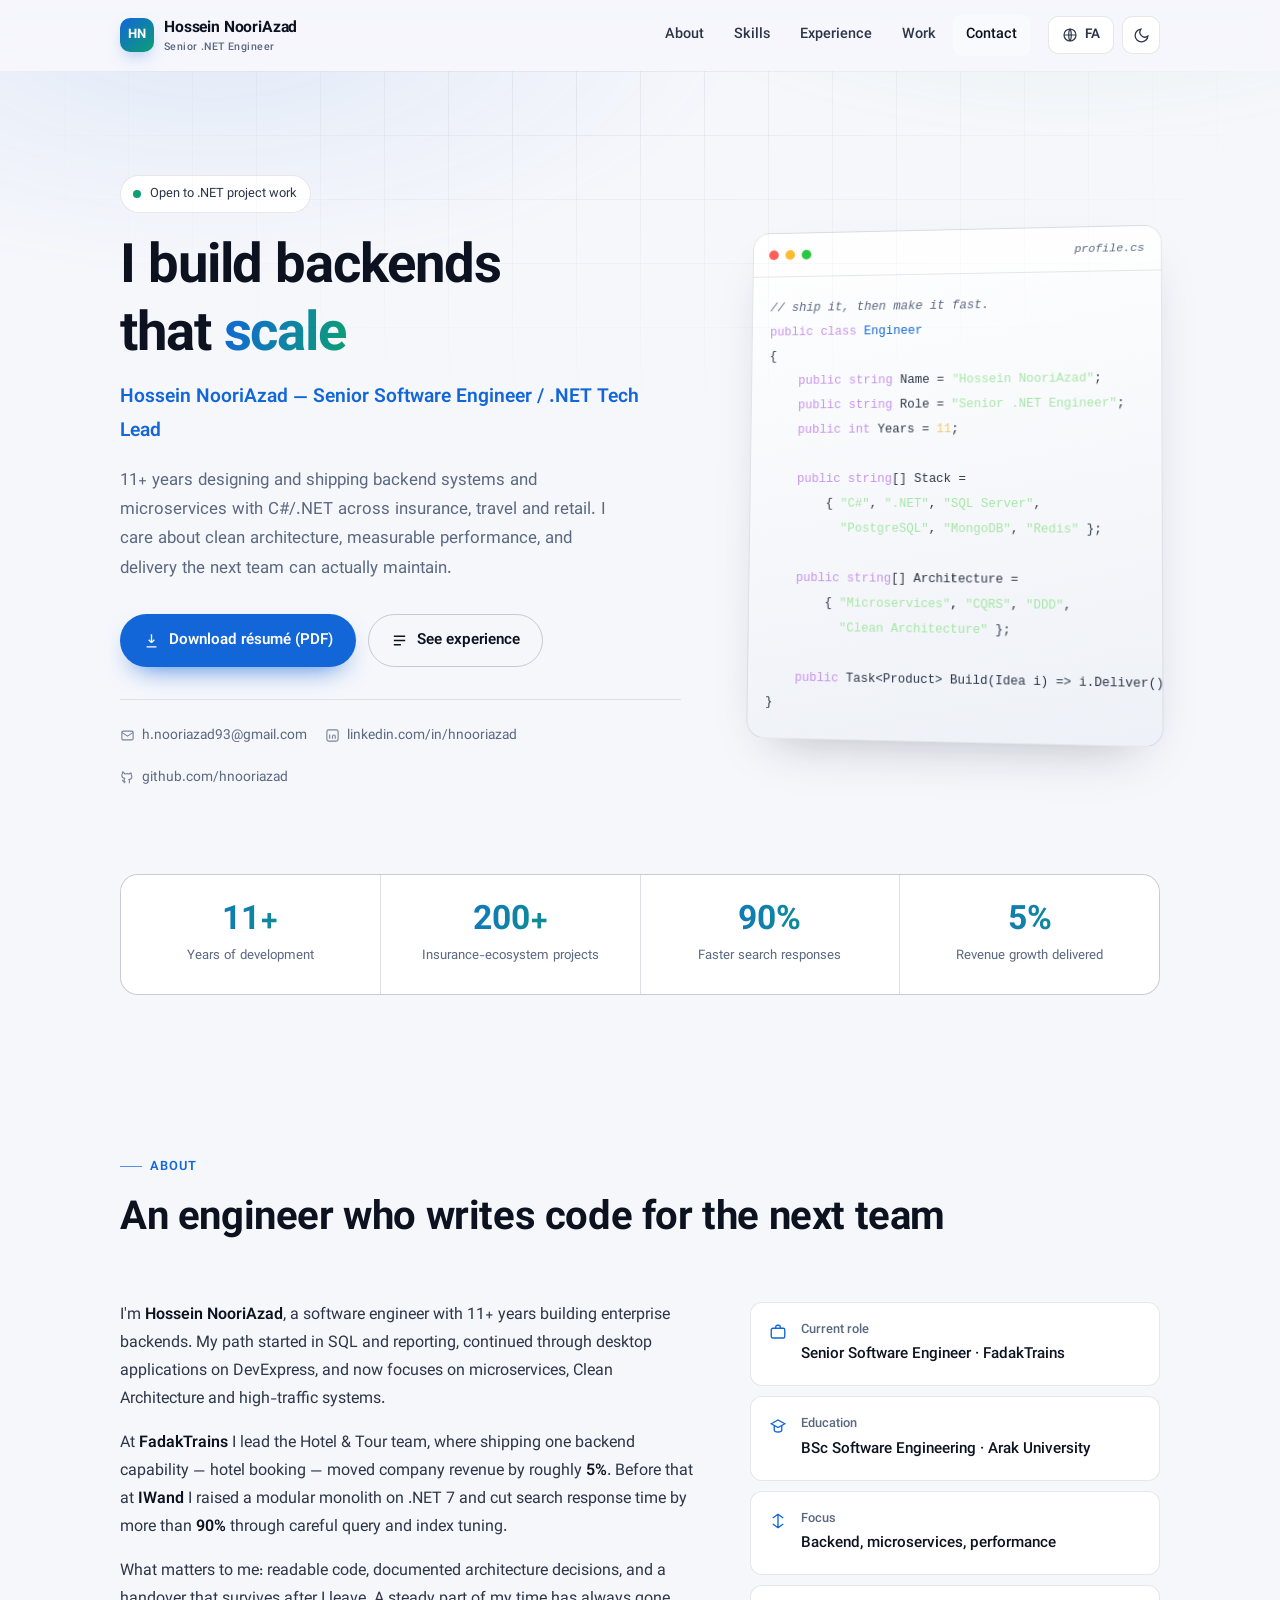
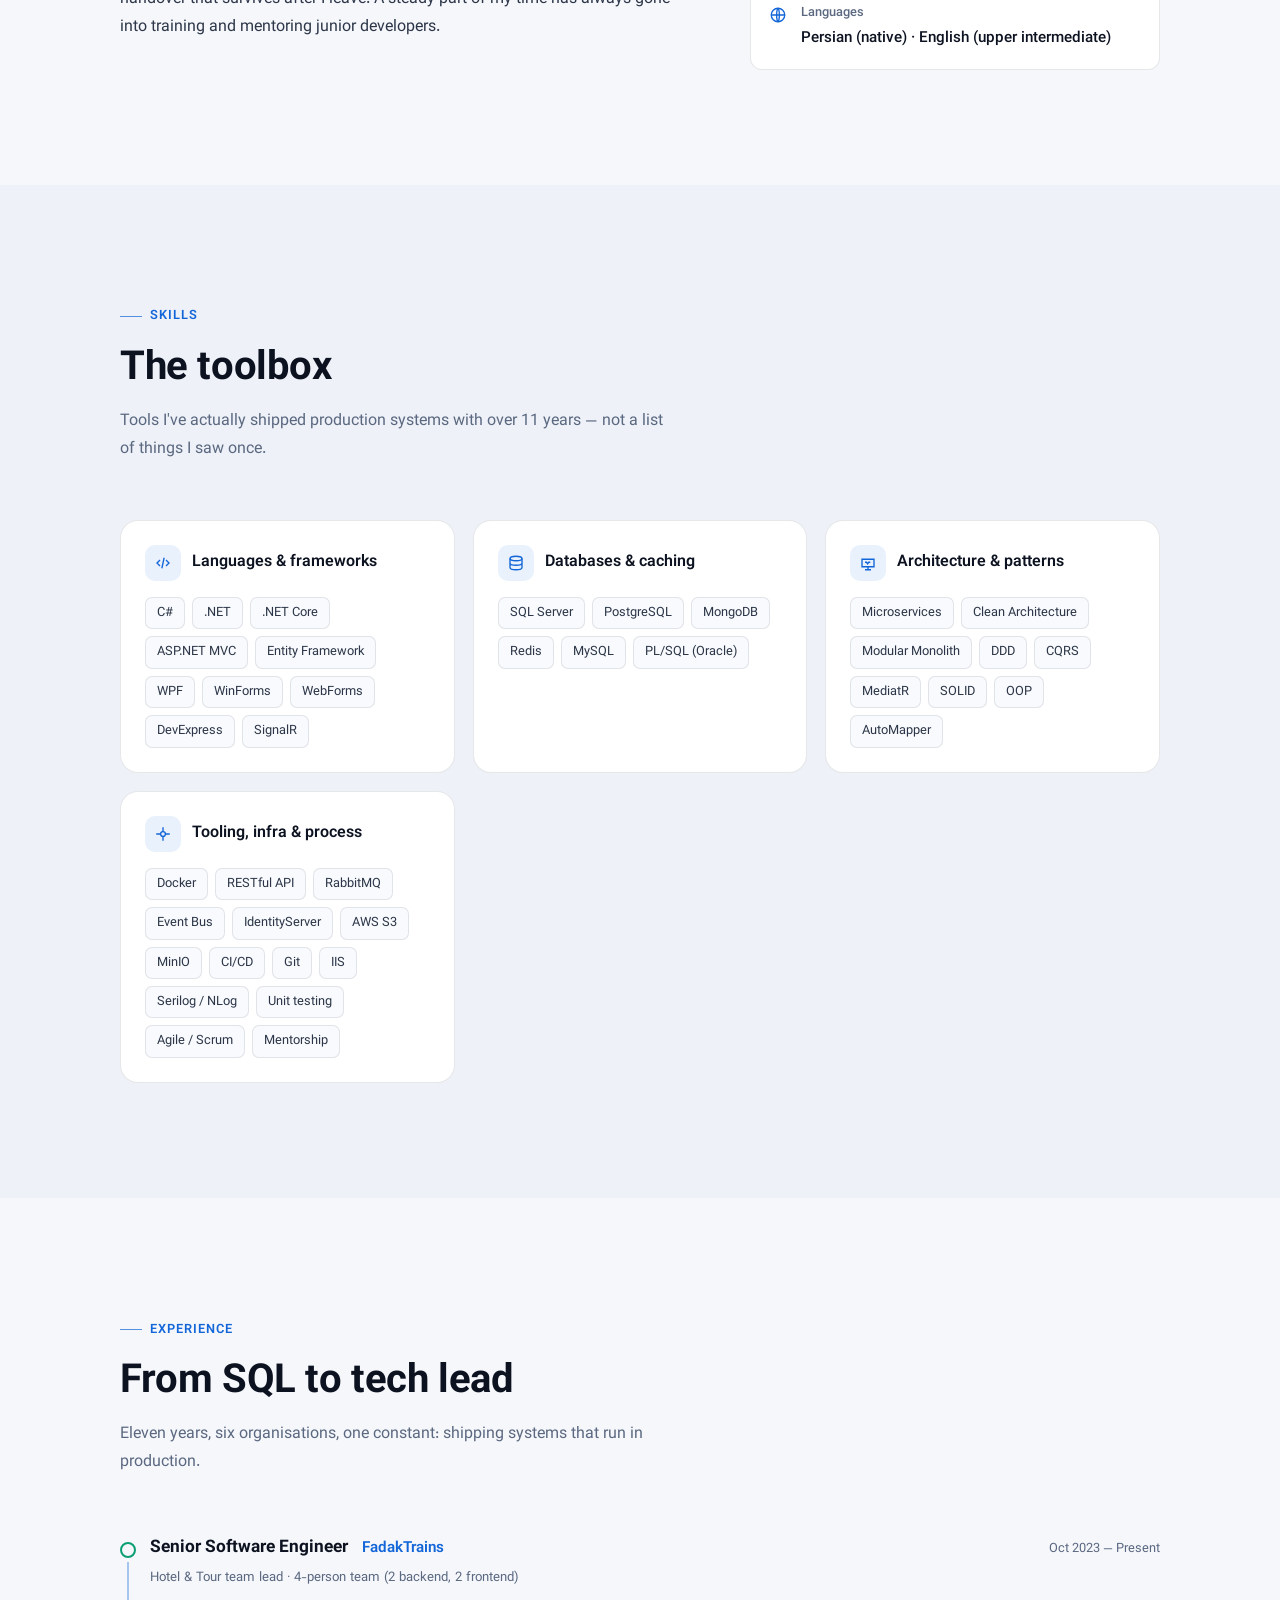
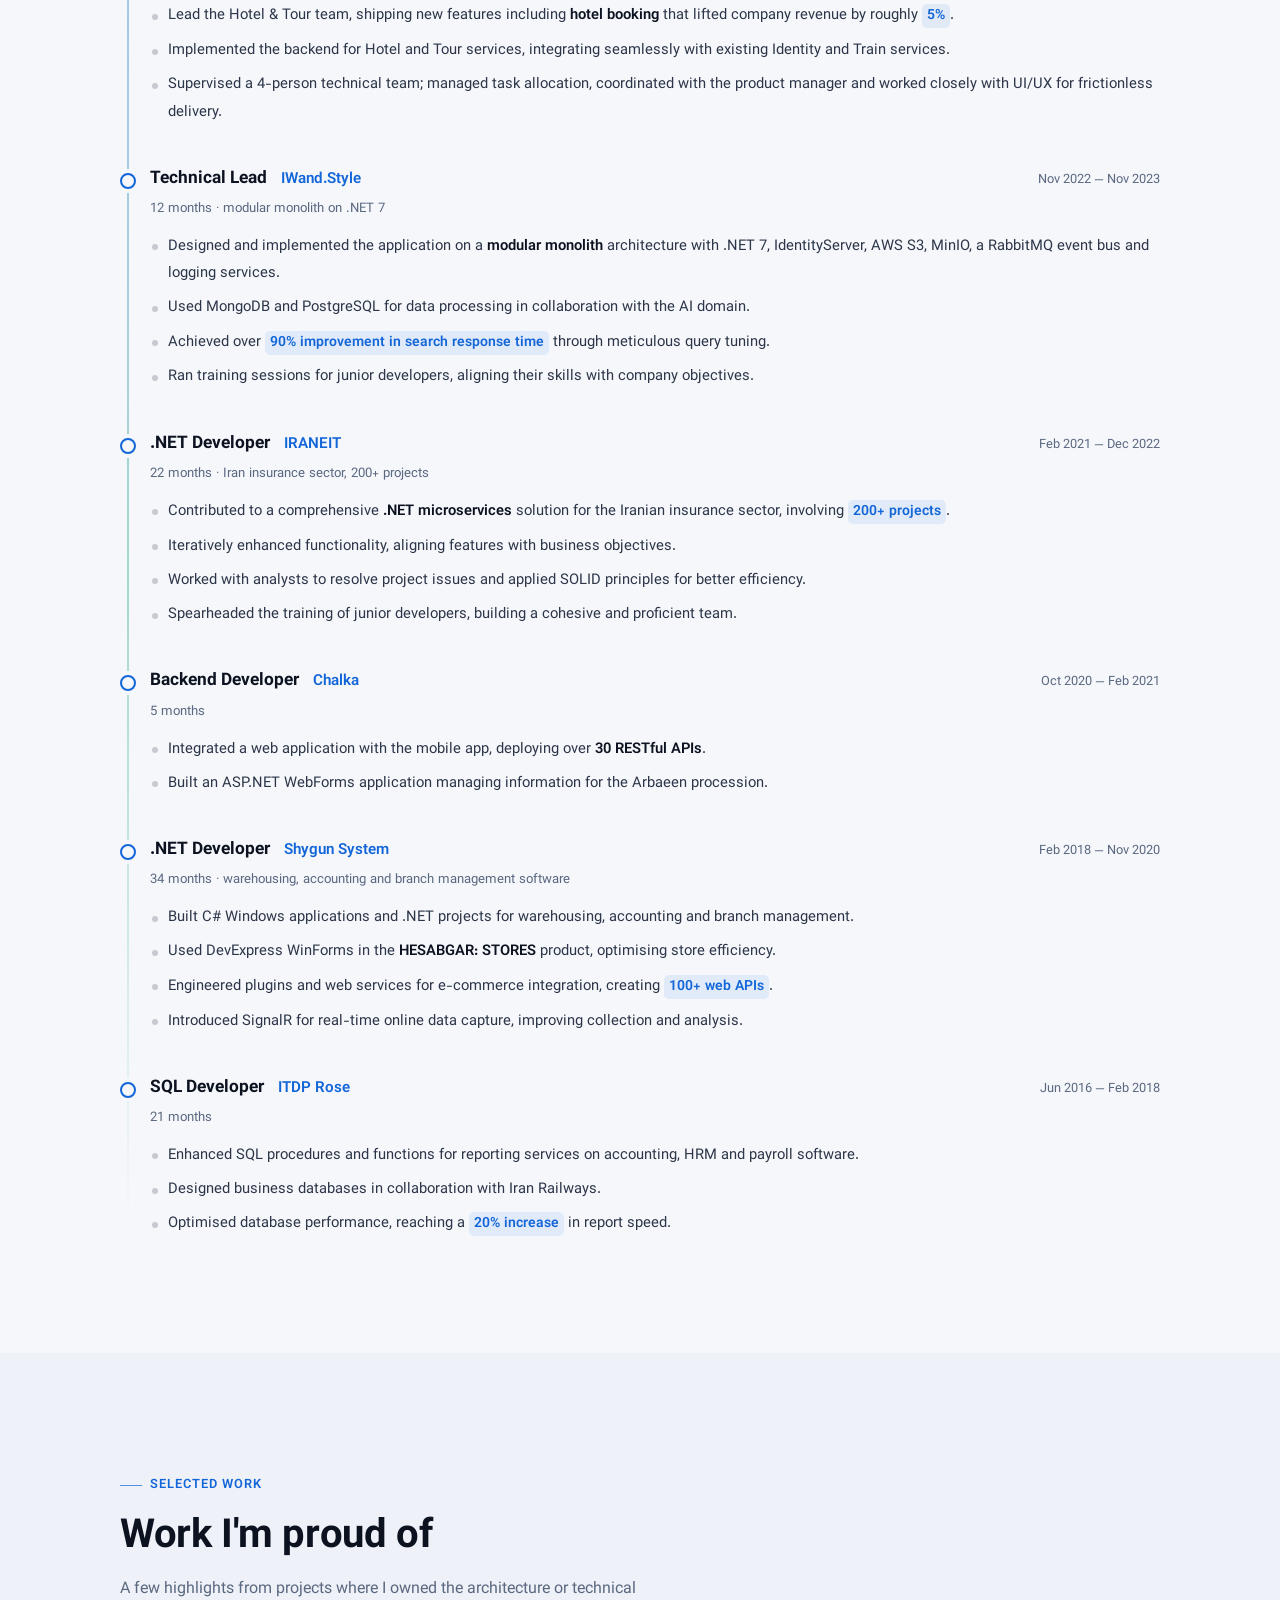
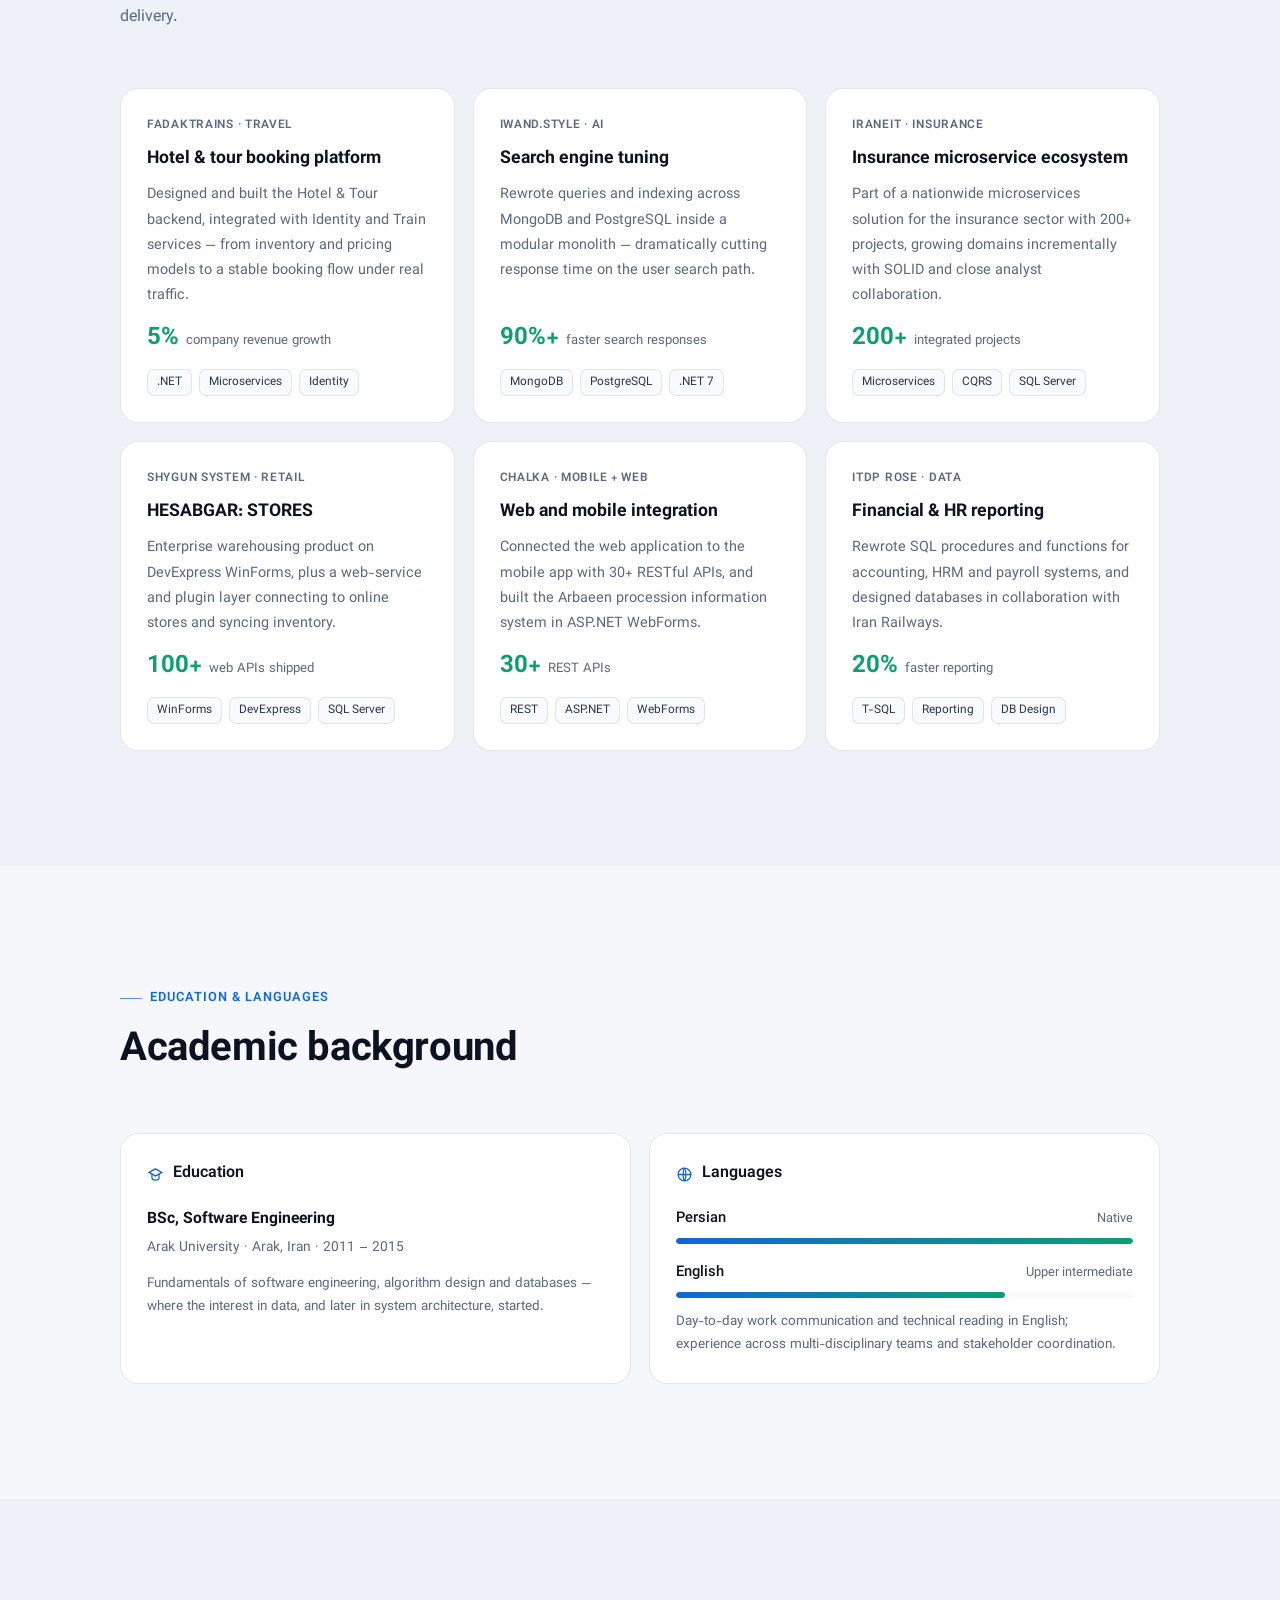
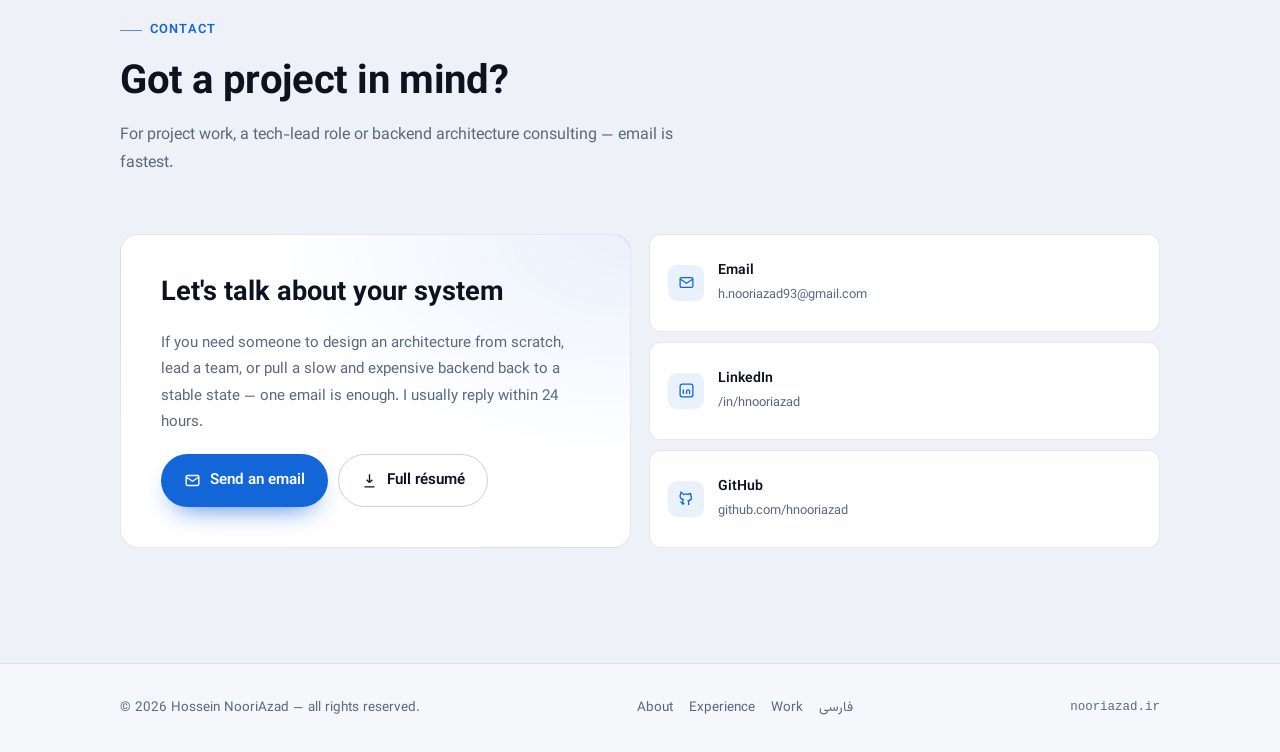
==== en/index.html @ 4d766d1a "Update data: 11+ years, 5% revenue growth, IRANEIT (was IranElT)" ====
<!DOCTYPE html>
<html lang="en" dir="ltr" data-theme="dark">
<head>
<meta charset="UTF-8">
<meta name="viewport" content="width=device-width, initial-scale=1">
<title>Hossein NooriAzad | Senior .NET Engineer &amp; Tech Lead</title>
<meta name="description" content="Portfolio of Hossein NooriAzad — senior software engineer and tech lead with 11+ years building scalable backends and microservices with C#/.NET, SQL Server, PostgreSQL, MongoDB and Redis.">
<meta name="author" content="Hossein NooriAzad">
<meta name="theme-color" content="#07090e">
<link rel="canonical" href="https://nooriazad.ir/en/">
<link rel="alternate" hreflang="fa" href="https://nooriazad.ir/">
<link rel="alternate" hreflang="en" href="https://nooriazad.ir/en/">
<link rel="alternate" hreflang="x-default" href="https://nooriazad.ir/">
<link rel="icon" href="../assets/img/favicon.svg" type="image/svg+xml">
<link rel="apple-touch-icon" href="../assets/img/favicon.svg">

<meta property="og:type" content="profile">
<meta property="og:locale" content="en_US">
<meta property="og:site_name" content="nooriazad.ir">
<meta property="og:title" content="Hossein NooriAzad | Senior .NET Engineer &amp; Tech Lead">
<meta property="og:description" content="11+ years building scalable backends and microservices with .NET. Clean architecture, real performance, dependable delivery.">
<meta property="og:url" content="https://nooriazad.ir/en/">
<meta property="og:image" content="https://nooriazad.ir/assets/img/og.png">
<meta name="twitter:card" content="summary_large_image">
<meta name="twitter:image" content="https://nooriazad.ir/assets/img/og.png">

<link rel="preload" href="../assets/fonts/Vazirmatn-Regular.woff2" as="font" type="font/woff2" crossorigin>
<link rel="preload" href="../assets/fonts/Vazirmatn-Bold.woff2" as="font" type="font/woff2" crossorigin>
<link rel="stylesheet" href="../assets/css/style.css">

<script type="application/ld+json">
{
  "@context": "https://schema.org",
  "@type": "Person",
  "name": "Hossein NooriAzad",
  "jobTitle": "Senior Software Engineer / Tech Lead",
  "url": "https://nooriazad.ir/en/",
  "email": "mailto:h.nooriazad93@gmail.com",
  "sameAs": ["https://www.linkedin.com/in/hnooriazad", "https://github.com/hnooriazad"],
  "knowsAbout": ["C#", ".NET", "ASP.NET Core", "Microservices", "SQL Server", "PostgreSQL", "MongoDB", "Redis", "RabbitMQ", "Docker", "Clean Architecture", "CQRS", "DDD"],
  "alumniOf": { "@type": "CollegeOrUniversity", "name": "Arak University" }
}
</script>
</head>
<body>

<header class="header" id="top">
  <div class="container header__inner">
    <a class="brand" href="#top" aria-label="Hossein NooriAzad — home">
      <span class="brand__mark">HN</span>
      <span class="brand__text">Hossein NooriAzad<small>Senior .NET Engineer</small></span>
    </a>

    <nav class="nav" aria-label="Main navigation">
      <a href="#about">About</a>
      <a href="#skills">Skills</a>
      <a href="#experience">Experience</a>
      <a href="#work">Work</a>
      <a href="#contact">Contact</a>
    </nav>

    <div class="header__actions">
      <a class="lang-btn" href="../" hreflang="fa" lang="fa" title="نسخهٔ فارسی">
        <svg viewBox="0 0 24 24" width="16" height="16" fill="none" stroke="currentColor" stroke-width="1.8"><circle cx="12" cy="12" r="9"/><path d="M3 12h18M12 3c2.5 2.7 2.5 15.3 0 18M12 3c-2.5 2.7-2.5 15.3 0 18"/></svg>
        <span>FA</span>
      </a>
      <button class="icon-btn" id="themeToggle" type="button" aria-label="Toggle theme" title="Light / dark">
        <svg viewBox="0 0 24 24" width="17" height="17" fill="none" stroke="currentColor" stroke-width="1.8"><path d="M21 12.8A9 9 0 1 1 11.2 3a7 7 0 0 0 9.8 9.8Z"/></svg>
      </button>
      <button class="icon-btn menu-btn" id="menuBtn" type="button" aria-label="Menu" aria-expanded="false">
        <svg viewBox="0 0 24 24" width="18" height="18" fill="none" stroke="currentColor" stroke-width="2"><path d="M4 7h16M4 12h16M4 17h16"/></svg>
      </button>
    </div>
  </div>
</header>

<div class="drawer" id="drawer" role="dialog" aria-modal="true" aria-label="Mobile menu">
  <div class="drawer__scrim" data-close></div>
  <div class="drawer__panel">
    <button class="icon-btn drawer__close" type="button" data-close aria-label="Close">
      <svg viewBox="0 0 24 24" width="17" height="17" fill="none" stroke="currentColor" stroke-width="2"><path d="M6 6l12 12M18 6 6 18"/></svg>
    </button>
    <a href="#about" data-close>About</a>
    <a href="#skills" data-close>Skills</a>
    <a href="#experience" data-close>Experience</a>
    <a href="#work" data-close>Work</a>
    <a href="#contact" data-close>Contact</a>
    <a href="../" hreflang="fa" lang="fa">فارسی</a>
  </div>
</div>

<section class="hero">
  <div class="container hero__grid">
    <div>
      <span class="badge-live"><span class="dot-live"></span> Open to .NET project work</span>
      <h1>I build backends<br>that <span class="grad">scale</span></h1>
      <p class="hero__role">Hossein NooriAzad — Senior Software Engineer / .NET Tech Lead</p>
      <p class="hero__lead">
        11+ years designing and shipping backend systems and microservices with C#/.NET across
        insurance, travel and retail. I care about clean architecture, measurable performance,
        and delivery the next team can actually maintain.
      </p>
      <div class="hero__cta">
        <a class="btn btn--primary" href="../assets/Hossein-NooriAzad-Resume.pdf" download>
          <svg viewBox="0 0 24 24" fill="none" stroke="currentColor" stroke-width="1.9"><path d="M12 3v12m0 0 4-4m-4 4-4-4M5 21h14"/></svg>
          Download résumé (PDF)
        </a>
        <a class="btn btn--ghost" href="#experience">
          <svg viewBox="0 0 24 24" fill="none" stroke="currentColor" stroke-width="1.9"><path d="M4 6h16M4 12h16M4 18h10"/></svg>
          See experience
        </a>
      </div>
      <div class="hero__meta">
        <a href="mailto:h.nooriazad93@gmail.com">
          <svg viewBox="0 0 24 24" fill="none" stroke="currentColor" stroke-width="1.8"><rect x="3" y="5" width="18" height="14" rx="2"/><path d="m3 7 9 6 9-6"/></svg>
          h.nooriazad93@gmail.com
        </a>
        <a href="https://www.linkedin.com/in/hnooriazad" target="_blank" rel="noopener">
          <svg viewBox="0 0 24 24" fill="none" stroke="currentColor" stroke-width="1.8"><rect x="3" y="3" width="18" height="18" rx="3"/><path d="M7.5 10.5V17M7.5 7.6v.1M12 17v-3.6a2.2 2.2 0 0 1 4.4 0V17"/></svg>
          linkedin.com/in/hnooriazad
        </a>
        <a href="https://github.com/hnooriazad" target="_blank" rel="noopener">
          <svg viewBox="0 0 24 24" fill="none" stroke="currentColor" stroke-width="1.8"><path d="M9 19c-4 1.2-4-2.2-5.5-2.8M15 21v-3.6c0-1 .1-1.4-.5-2 2.3-.3 4.5-1.1 4.5-5a3.9 3.9 0 0 0-1.1-2.7 3.6 3.6 0 0 0-.1-2.7s-1.1-.3-3.6 1.3a12.4 12.4 0 0 0-6.5 0C5.2 2.7 4.1 3 4.1 3a3.6 3.6 0 0 0-.1 2.7A3.9 3.9 0 0 0 2.9 8.4c0 3.8 2.1 4.6 4.4 4.9-.5.6-.6 1.3-.5 2V21"/></svg>
          github.com/hnooriazad
        </a>
      </div>
    </div>

    <div class="codecard" aria-hidden="true">
      <div class="codecard__bar"><span></span><span></span><span></span><em class="codecard__name">profile.cs</em></div>
<pre><span class="c">// ship it, then make it fast.</span>
<span class="k">public class</span> <span class="p">Engineer</span>
{
    <span class="k">public string</span> Name = <span class="s">"Hossein NooriAzad"</span>;
    <span class="k">public string</span> Role = <span class="s">"Senior .NET Engineer"</span>;
    <span class="k">public int</span> Years = <span class="n">11</span>;

    <span class="k">public string</span>[] Stack =
        { <span class="s">"C#"</span>, <span class="s">".NET"</span>, <span class="s">"SQL Server"</span>,
          <span class="s">"PostgreSQL"</span>, <span class="s">"MongoDB"</span>, <span class="s">"Redis"</span> };

    <span class="k">public string</span>[] Architecture =
        { <span class="s">"Microservices"</span>, <span class="s">"CQRS"</span>, <span class="s">"DDD"</span>,
          <span class="s">"Clean Architecture"</span> };

    <span class="k">public</span> Task&lt;Product&gt; Build(Idea i) =&gt; i.Deliver();
}</pre>
    </div>
  </div>
</section>

<div class="container" style="padding-bottom: clamp(20px,4vw,40px)">
  <div class="stats reveal">
    <div class="stat"><div class="stat__num">11+</div><div class="stat__label">Years of development</div></div>
    <div class="stat"><div class="stat__num">200+</div><div class="stat__label">Insurance-ecosystem projects</div></div>
    <div class="stat"><div class="stat__num">90%</div><div class="stat__label">Faster search responses</div></div>
    <div class="stat"><div class="stat__num">5%</div><div class="stat__label">Revenue growth delivered</div></div>
  </div>
</div>

<section class="section" id="about">
  <div class="container">
    <div class="head reveal">
      <span class="eyebrow">About</span>
      <h2 class="section-title">An engineer who writes code for the next team</h2>
    </div>

    <div class="about">
      <div class="reveal">
        <p>
          I'm <strong>Hossein NooriAzad</strong>, a software engineer with 11+ years building
          enterprise backends. My path started in SQL and reporting, continued through desktop
          applications on DevExpress, and now focuses on microservices, Clean Architecture and
          high-traffic systems.
        </p>
        <p>
          At <strong>FadakTrains</strong> I lead the Hotel &amp; Tour team, where shipping one
          backend capability — hotel booking — moved company revenue by roughly
          <strong>5%</strong>. Before that at <strong>IWand</strong> I raised a modular monolith
          on .NET 7 and cut search response time by more than <strong>90%</strong> through careful
          query and index tuning.
        </p>
        <p>
          What matters to me: readable code, documented architecture decisions, and a handover
          that survives after I leave. A steady part of my time has always gone into training and
          mentoring junior developers.
        </p>
      </div>

      <div class="factlist reveal">
        <div class="fact">
          <svg viewBox="0 0 24 24" fill="none" stroke="currentColor" stroke-width="1.8"><rect x="3" y="7" width="18" height="13" rx="2"/><path d="M9 7V5a2 2 0 0 1 2-2h2a2 2 0 0 1 2 2v2"/></svg>
          <div><b>Current role</b><span>Senior Software Engineer · FadakTrains</span></div>
        </div>
        <div class="fact">
          <svg viewBox="0 0 24 24" fill="none" stroke="currentColor" stroke-width="1.8"><path d="M3 9l9-5 9 5-9 5-9-5Z"/><path d="M7 11.5V17c0 1.5 2.2 3 5 3s5-1.5 5-3v-5.5"/></svg>
          <div><b>Education</b><span>BSc Software Engineering · Arak University</span></div>
        </div>
        <div class="fact">
          <svg viewBox="0 0 24 24" fill="none" stroke="currentColor" stroke-width="1.8"><path d="M12 3v18M5 8l7-5 7 5M5 16l7 5 7-5"/></svg>
          <div><b>Focus</b><span>Backend, microservices, performance</span></div>
        </div>
        <div class="fact">
          <svg viewBox="0 0 24 24" fill="none" stroke="currentColor" stroke-width="1.8"><circle cx="12" cy="12" r="9"/><path d="M3 12h18M12 3c2.4 2.6 2.4 15.4 0 18M12 3c-2.4 2.6-2.4 15.4 0 18"/></svg>
          <div><b>Languages</b><span>Persian (native) · English (upper intermediate)</span></div>
        </div>
      </div>
    </div>
  </div>
</section>

<section class="section section--alt" id="skills">
  <div class="container">
    <div class="head reveal">
      <span class="eyebrow">Skills</span>
      <h2 class="section-title">The toolbox</h2>
      <p class="section-sub">Tools I've actually shipped production systems with over 11 years — not a list of things I saw once.</p>
    </div>

    <div class="skills">
      <article class="skillcard reveal">
        <div class="skillcard__head">
          <span class="skillcard__icon"><svg viewBox="0 0 24 24" fill="none" stroke="currentColor" stroke-width="1.8"><path d="m8 8-4 4 4 4M16 8l4 4-4 4M13.5 5l-3 14"/></svg></span>
          <h3>Languages &amp; frameworks</h3>
        </div>
        <div class="pills">
          <span class="pill">C#</span><span class="pill">.NET</span><span class="pill">.NET Core</span>
          <span class="pill">ASP.NET MVC</span><span class="pill">Entity Framework</span>
          <span class="pill">WPF</span><span class="pill">WinForms</span><span class="pill">WebForms</span>
          <span class="pill">DevExpress</span><span class="pill">SignalR</span>
        </div>
      </article>

      <article class="skillcard reveal">
        <div class="skillcard__head">
          <span class="skillcard__icon"><svg viewBox="0 0 24 24" fill="none" stroke="currentColor" stroke-width="1.8"><ellipse cx="12" cy="6" rx="8" ry="3"/><path d="M4 6v6c0 1.7 3.6 3 8 3s8-1.3 8-3V6M4 12v6c0 1.7 3.6 3 8 3s8-1.3 8-3v-6"/></svg></span>
          <h3>Databases &amp; caching</h3>
        </div>
        <div class="pills">
          <span class="pill">SQL Server</span><span class="pill">PostgreSQL</span><span class="pill">MongoDB</span>
          <span class="pill">Redis</span><span class="pill">MySQL</span><span class="pill">PL/SQL (Oracle)</span>
        </div>
      </article>

      <article class="skillcard reveal">
        <div class="skillcard__head">
          <span class="skillcard__icon"><svg viewBox="0 0 24 24" fill="none" stroke="currentColor" stroke-width="1.8"><path d="M4 7h16v10H4z"/><path d="M8 21h8M12 17v4"/><path d="M8 11h2l1.5 2L13 11h2"/></svg></span>
          <h3>Architecture &amp; patterns</h3>
        </div>
        <div class="pills">
          <span class="pill">Microservices</span><span class="pill">Clean Architecture</span>
          <span class="pill">Modular Monolith</span><span class="pill">DDD</span>
          <span class="pill">CQRS</span><span class="pill">MediatR</span>
          <span class="pill">SOLID</span><span class="pill">OOP</span><span class="pill">AutoMapper</span>
        </div>
      </article>

      <article class="skillcard reveal">
        <div class="skillcard__head">
          <span class="skillcard__icon"><svg viewBox="0 0 24 24" fill="none" stroke="currentColor" stroke-width="1.8"><path d="M12 3v6m0 6v6M3 12h6m6 0h6"/><circle cx="12" cy="12" r="3.2"/></svg></span>
          <h3>Tooling, infra &amp; process</h3>
        </div>
        <div class="pills">
          <span class="pill">Docker</span><span class="pill">RESTful API</span><span class="pill">RabbitMQ</span>
          <span class="pill">Event Bus</span><span class="pill">IdentityServer</span>
          <span class="pill">AWS S3</span><span class="pill">MinIO</span><span class="pill">CI/CD</span>
          <span class="pill">Git</span><span class="pill">IIS</span><span class="pill">Serilog / NLog</span>
          <span class="pill">Unit testing</span><span class="pill">Agile / Scrum</span><span class="pill">Mentorship</span>
        </div>
      </article>
    </div>
  </div>
</section>

<section class="section" id="experience">
  <div class="container">
    <div class="head reveal">
      <span class="eyebrow">Experience</span>
      <h2 class="section-title">From SQL to tech lead</h2>
      <p class="section-sub">Eleven years, six organisations, one constant: shipping systems that run in production.</p>
    </div>

    <div class="timeline">
      <article class="job reveal">
        <div class="job__top">
          <h3 class="job__role">Senior Software Engineer</h3>
          <a class="job__company" href="https://fadaktrains.com" target="_blank" rel="noopener">FadakTrains</a>
          <span class="job__when">Oct 2023 — Present</span>
        </div>
        <div class="job__where">Hotel &amp; Tour team lead · 4-person team (2 backend, 2 frontend)</div>
        <ul>
          <li>Lead the Hotel &amp; Tour team, shipping new features including <b>hotel booking</b> that lifted company revenue by roughly <mark>5%</mark>.</li>
          <li>Implemented the backend for Hotel and Tour services, integrating seamlessly with existing Identity and Train services.</li>
          <li>Supervised a 4-person technical team; managed task allocation, coordinated with the product manager and worked closely with UI/UX for frictionless delivery.</li>
        </ul>
      </article>

      <article class="job reveal">
        <div class="job__top">
          <h3 class="job__role">Technical Lead</h3>
          <span class="job__company">IWand.Style</span>
          <span class="job__when">Nov 2022 — Nov 2023</span>
        </div>
        <div class="job__where">12 months · modular monolith on .NET 7</div>
        <ul>
          <li>Designed and implemented the application on a <b>modular monolith</b> architecture with .NET 7, IdentityServer, AWS S3, MinIO, a RabbitMQ event bus and logging services.</li>
          <li>Used MongoDB and PostgreSQL for data processing in collaboration with the AI domain.</li>
          <li>Achieved over <mark>90% improvement in search response time</mark> through meticulous query tuning.</li>
          <li>Ran training sessions for junior developers, aligning their skills with company objectives.</li>
        </ul>
      </article>

      <article class="job reveal">
        <div class="job__top">
          <h3 class="job__role">.NET Developer</h3>
          <span class="job__company">IRANEIT</span>
          <span class="job__when">Feb 2021 — Dec 2022</span>
        </div>
        <div class="job__where">22 months · Iran insurance sector, 200+ projects</div>
        <ul>
          <li>Contributed to a comprehensive <b>.NET microservices</b> solution for the Iranian insurance sector, involving <mark>200+ projects</mark>.</li>
          <li>Iteratively enhanced functionality, aligning features with business objectives.</li>
          <li>Worked with analysts to resolve project issues and applied SOLID principles for better efficiency.</li>
          <li>Spearheaded the training of junior developers, building a cohesive and proficient team.</li>
        </ul>
      </article>

      <article class="job reveal">
        <div class="job__top">
          <h3 class="job__role">Backend Developer</h3>
          <span class="job__company">Chalka</span>
          <span class="job__when">Oct 2020 — Feb 2021</span>
        </div>
        <div class="job__where">5 months</div>
        <ul>
          <li>Integrated a web application with the mobile app, deploying over <b>30 RESTful APIs</b>.</li>
          <li>Built an ASP.NET WebForms application managing information for the Arbaeen procession.</li>
        </ul>
      </article>

      <article class="job reveal">
        <div class="job__top">
          <h3 class="job__role">.NET Developer</h3>
          <span class="job__company">Shygun System</span>
          <span class="job__when">Feb 2018 — Nov 2020</span>
        </div>
        <div class="job__where">34 months · warehousing, accounting and branch management software</div>
        <ul>
          <li>Built C# Windows applications and .NET projects for warehousing, accounting and branch management.</li>
          <li>Used DevExpress WinForms in the <b>HESABGAR: STORES</b> product, optimising store efficiency.</li>
          <li>Engineered plugins and web services for e-commerce integration, creating <mark>100+ web APIs</mark>.</li>
          <li>Introduced SignalR for real-time online data capture, improving collection and analysis.</li>
        </ul>
      </article>

      <article class="job reveal">
        <div class="job__top">
          <h3 class="job__role">SQL Developer</h3>
          <span class="job__company">ITDP Rose</span>
          <span class="job__when">Jun 2016 — Feb 2018</span>
        </div>
        <div class="job__where">21 months</div>
        <ul>
          <li>Enhanced SQL procedures and functions for reporting services on accounting, HRM and payroll software.</li>
          <li>Designed business databases in collaboration with Iran Railways.</li>
          <li>Optimised database performance, reaching a <mark>20% increase</mark> in report speed.</li>
        </ul>
      </article>
    </div>
  </div>
</section>

<section class="section section--alt" id="work">
  <div class="container">
    <div class="head reveal">
      <span class="eyebrow">Selected work</span>
      <h2 class="section-title">Work I'm proud of</h2>
      <p class="section-sub">A few highlights from projects where I owned the architecture or technical delivery.</p>
    </div>

    <div class="projects">
      <article class="project reveal">
        <div class="project__kicker">FadakTrains · Travel</div>
        <h3>Hotel &amp; tour booking platform</h3>
        <p>Designed and built the Hotel &amp; Tour backend, integrated with Identity and Train services — from inventory and pricing models to a stable booking flow under real traffic.</p>
        <div class="project__metric"><b>5%</b><span>company revenue growth</span></div>
        <div class="pills"><span class="pill">.NET</span><span class="pill">Microservices</span><span class="pill">Identity</span></div>
      </article>

      <article class="project reveal">
        <div class="project__kicker">IWand.Style · AI</div>
        <h3>Search engine tuning</h3>
        <p>Rewrote queries and indexing across MongoDB and PostgreSQL inside a modular monolith — dramatically cutting response time on the user search path.</p>
        <div class="project__metric"><b>90%+</b><span>faster search responses</span></div>
        <div class="pills"><span class="pill">MongoDB</span><span class="pill">PostgreSQL</span><span class="pill">.NET 7</span></div>
      </article>

      <article class="project reveal">
        <div class="project__kicker">IRANEIT · Insurance</div>
        <h3>Insurance microservice ecosystem</h3>
        <p>Part of a nationwide microservices solution for the insurance sector with 200+ projects, growing domains incrementally with SOLID and close analyst collaboration.</p>
        <div class="project__metric"><b>200+</b><span>integrated projects</span></div>
        <div class="pills"><span class="pill">Microservices</span><span class="pill">CQRS</span><span class="pill">SQL Server</span></div>
      </article>

      <article class="project reveal">
        <div class="project__kicker">Shygun System · Retail</div>
        <h3>HESABGAR: STORES</h3>
        <p>Enterprise warehousing product on DevExpress WinForms, plus a web-service and plugin layer connecting to online stores and syncing inventory.</p>
        <div class="project__metric"><b>100+</b><span>web APIs shipped</span></div>
        <div class="pills"><span class="pill">WinForms</span><span class="pill">DevExpress</span><span class="pill">SQL Server</span></div>
      </article>

      <article class="project reveal">
        <div class="project__kicker">Chalka · Mobile + web</div>
        <h3>Web and mobile integration</h3>
        <p>Connected the web application to the mobile app with 30+ RESTful APIs, and built the Arbaeen procession information system in ASP.NET WebForms.</p>
        <div class="project__metric"><b>30+</b><span>REST APIs</span></div>
        <div class="pills"><span class="pill">REST</span><span class="pill">ASP.NET</span><span class="pill">WebForms</span></div>
      </article>

      <article class="project reveal">
        <div class="project__kicker">ITDP Rose · Data</div>
        <h3>Financial &amp; HR reporting</h3>
        <p>Rewrote SQL procedures and functions for accounting, HRM and payroll systems, and designed databases in collaboration with Iran Railways.</p>
        <div class="project__metric"><b>20%</b><span>faster reporting</span></div>
        <div class="pills"><span class="pill">T-SQL</span><span class="pill">Reporting</span><span class="pill">DB Design</span></div>
      </article>
    </div>
  </div>
</section>

<section class="section" id="education">
  <div class="container">
    <div class="head reveal">
      <span class="eyebrow">Education &amp; languages</span>
      <h2 class="section-title">Academic background</h2>
    </div>

    <div class="split">
      <div class="panel reveal">
        <h3><svg viewBox="0 0 24 24" fill="none" stroke="currentColor" stroke-width="1.8"><path d="M3 9l9-5 9 5-9 5-9-5Z"/><path d="M7 11.5V17c0 1.5 2.2 3 5 3s5-1.5 5-3v-5.5"/></svg> Education</h3>
        <div class="edu__title">BSc, Software Engineering</div>
        <div class="edu__meta">Arak University · Arak, Iran · 2011 – 2015</div>
        <p class="edu__note">Fundamentals of software engineering, algorithm design and databases — where the interest in data, and later in system architecture, started.</p>
      </div>

      <div class="panel reveal">
        <h3><svg viewBox="0 0 24 24" fill="none" stroke="currentColor" stroke-width="1.8"><circle cx="12" cy="12" r="9"/><path d="M3 12h18M12 3c2.4 2.6 2.4 15.4 0 18M12 3c-2.4 2.6-2.4 15.4 0 18"/></svg> Languages</h3>
        <div class="lang-row">
          <div class="lang-item">
            <span>Persian</span><em>Native</em>
            <div class="bar"><i style="width:100%"></i></div>
          </div>
          <div class="lang-item">
            <span>English</span><em>Upper intermediate</em>
            <div class="bar"><i style="width:72%"></i></div>
          </div>
        </div>
        <p class="edu__note">Day-to-day work communication and technical reading in English; experience across multi-disciplinary teams and stakeholder coordination.</p>
      </div>
    </div>
  </div>
</section>

<section class="section section--alt" id="contact">
  <div class="container">
    <div class="head reveal">
      <span class="eyebrow">Contact</span>
      <h2 class="section-title">Got a project in mind?</h2>
      <p class="section-sub">For project work, a tech-lead role or backend architecture consulting — email is fastest.</p>
    </div>

    <div class="contact">
      <div class="contact__card reveal">
        <h3>Let's talk about your system</h3>
        <p>
          If you need someone to design an architecture from scratch, lead a team, or pull a slow
          and expensive backend back to a stable state — one email is enough. I usually reply
          within 24 hours.
        </p>
        <div style="display:flex;flex-wrap:wrap;gap:10px">
          <a class="btn btn--primary" href="mailto:h.nooriazad93@gmail.com?subject=Project%20collaboration">
            <svg viewBox="0 0 24 24" fill="none" stroke="currentColor" stroke-width="1.9"><rect x="3" y="5" width="18" height="14" rx="2"/><path d="m3 7 9 6 9-6"/></svg>
            Send an email
          </a>
          <a class="btn btn--ghost" href="../assets/Hossein-NooriAzad-Resume.pdf" download>
            <svg viewBox="0 0 24 24" fill="none" stroke="currentColor" stroke-width="1.9"><path d="M12 3v12m0 0 4-4m-4 4-4-4M5 21h14"/></svg>
            Full résumé
          </a>
        </div>
      </div>

      <div class="contactlinks reveal">
        <a class="clink" href="mailto:h.nooriazad93@gmail.com">
          <span class="clink__icon"><svg viewBox="0 0 24 24" fill="none" stroke="currentColor" stroke-width="1.8"><rect x="3" y="5" width="18" height="14" rx="2"/><path d="m3 7 9 6 9-6"/></svg></span>
          <span><b>Email</b><small>h.nooriazad93@gmail.com</small></span>
        </a>
        <a class="clink" href="https://www.linkedin.com/in/hnooriazad" target="_blank" rel="noopener">
          <span class="clink__icon"><svg viewBox="0 0 24 24" fill="none" stroke="currentColor" stroke-width="1.8"><rect x="3" y="3" width="18" height="18" rx="3"/><path d="M7.5 10.5V17M7.5 7.6v.1M12 17v-3.6a2.2 2.2 0 0 1 4.4 0V17"/></svg></span>
          <span><b>LinkedIn</b><small>/in/hnooriazad</small></span>
        </a>
        <a class="clink" href="https://github.com/hnooriazad" target="_blank" rel="noopener">
          <span class="clink__icon"><svg viewBox="0 0 24 24" fill="none" stroke="currentColor" stroke-width="1.8"><path d="M9 19c-4 1.2-4-2.2-5.5-2.8M15 21v-3.6c0-1 .1-1.4-.5-2 2.3-.3 4.5-1.1 4.5-5a3.9 3.9 0 0 0-1.1-2.7 3.6 3.6 0 0 0-.1-2.7s-1.1-.3-3.6 1.3a12.4 12.4 0 0 0-6.5 0C5.2 2.7 4.1 3 4.1 3a3.6 3.6 0 0 0-.1 2.7A3.9 3.9 0 0 0 2.9 8.4c0 3.8 2.1 4.6 4.4 4.9-.5.6-.6 1.3-.5 2V21"/></svg></span>
          <span><b>GitHub</b><small>github.com/hnooriazad</small></span>
        </a>
      </div>
    </div>
  </div>
</section>

<footer class="footer">
  <div class="container footer__inner">
    <div>© <span id="year">2026</span> Hossein NooriAzad — all rights reserved.</div>
    <div class="footer__links">
      <a href="#about">About</a>
      <a href="#experience">Experience</a>
      <a href="#work">Work</a>
      <a href="../" hreflang="fa" lang="fa">فارسی</a>
    </div>
    <div class="mono">nooriazad.ir</div>
  </div>
</footer>

<script src="../assets/js/main.js" defer></script>
</body>
</html>
---- assets/css/style.css ----
/* ==========================================================================
   nooriazad.ir — Hossein NooriAzad portfolio
   Author: Hermes  ·  RTL-first, bilingual (fa / en)
   ========================================================================== */

/* ---------- Fonts ---------- */
@font-face {
  font-family: 'Vazirmatn';
  src: url('../fonts/Vazirmatn-Regular.woff2') format('woff2');
  font-weight: 400; font-style: normal; font-display: swap;
}
@font-face {
  font-family: 'Vazirmatn';
  src: url('../fonts/Vazirmatn-Medium.woff2') format('woff2');
  font-weight: 500; font-style: normal; font-display: swap;
}
@font-face {
  font-family: 'Vazirmatn';
  src: url('../fonts/Vazirmatn-SemiBold.woff2') format('woff2');
  font-weight: 600; font-style: normal; font-display: swap;
}
@font-face {
  font-family: 'Vazirmatn';
  src: url('../fonts/Vazirmatn-Bold.woff2') format('woff2');
  font-weight: 700; font-style: normal; font-display: swap;
}

/* ---------- Tokens ---------- */
:root {
  --bg: #07090e;
  --bg-soft: #0b0f16;
  --card: #0f141d;
  --card-hi: #141a25;
  --border: rgba(255, 255, 255, .08);
  --border-hi: rgba(255, 255, 255, .16);
  --fg: #e9eef8;
  --fg-dim: #b9c3d4;
  --muted: #8b96ab;
  --accent: #5aa7ff;
  --accent-soft: rgba(90, 167, 255, .12);
  --accent-2: #57e2b0;
  --accent-2-soft: rgba(87, 226, 176, .12);
  --shadow: 0 24px 60px -30px rgba(0, 0, 0, .9);
  --radius: 18px;
  --radius-sm: 12px;
  --max: 1120px;
  --font: 'Vazirmatn', ui-sans-serif, system-ui, -apple-system, 'Segoe UI', Roboto, sans-serif;
  --mono: ui-monospace, 'Cascadia Code', 'SF Mono', Menlo, Consolas, monospace;
  color-scheme: dark;
}

html[data-theme='light'] {
  --bg: #f6f7fb;
  --bg-soft: #eef1f7;
  --card: #ffffff;
  --card-hi: #f8fafd;
  --border: rgba(13, 22, 40, .10);
  --border-hi: rgba(13, 22, 40, .20);
  --fg: #0c1220;
  --fg-dim: #2c3648;
  --muted: #5a6880;
  --accent: #1266d8;
  --accent-soft: rgba(18, 102, 216, .09);
  --accent-2: #0d9f74;
  --accent-2-soft: rgba(13, 159, 116, .10);
  --shadow: 0 22px 50px -28px rgba(16, 28, 51, .35);
  color-scheme: light;
}

/* ---------- Reset ---------- */
*, *::before, *::after { box-sizing: border-box; }
* { margin: 0; }

html { scroll-behavior: smooth; -webkit-text-size-adjust: 100%; }

body {
  font-family: var(--font);
  background: var(--bg);
  color: var(--fg);
  line-height: 1.75;
  font-size: 16px;
  overflow-x: hidden;
  -webkit-font-smoothing: antialiased;
}

img, svg { display: block; max-width: 100%; }
a { color: inherit; text-decoration: none; }
button { font: inherit; color: inherit; background: none; border: 0; cursor: pointer; }
ul, ol { list-style: none; padding: 0; }
::selection { background: var(--accent); color: #fff; }

:focus-visible {
  outline: 2px solid var(--accent);
  outline-offset: 3px;
  border-radius: 6px;
}

/* ---------- Layout helpers ---------- */
.container {
  width: 100%;
  max-width: var(--max);
  margin-inline: auto;
  padding-inline: clamp(20px, 5vw, 40px);
}

section[id] { scroll-margin-top: 90px; }

.section {
  padding-block: clamp(64px, 9vw, 116px);
  position: relative;
}
.section--alt { background: var(--bg-soft); }

.eyebrow {
  display: inline-flex;
  align-items: center;
  gap: 8px;
  font-size: .8rem;
  font-weight: 600;
  letter-spacing: .08em;
  color: var(--accent);
  text-transform: uppercase;
  margin-bottom: 14px;
}
.eyebrow::before {
  content: '';
  width: 22px; height: 1px;
  background: currentColor;
  opacity: .7;
}

.section-title {
  font-size: clamp(1.65rem, 3.4vw, 2.5rem);
  font-weight: 700;
  line-height: 1.35;
  letter-spacing: -.01em;
}

.section-sub {
  color: var(--muted);
  max-width: 62ch;
  margin-top: 12px;
  font-size: 1rem;
}

.head { margin-bottom: clamp(32px, 5vw, 56px); }

/* ---------- Buttons ---------- */
.btn {
  display: inline-flex;
  align-items: center;
  justify-content: center;
  gap: 9px;
  padding: 12px 22px;
  border-radius: 999px;
  font-size: .95rem;
  font-weight: 600;
  border: 1px solid transparent;
  transition: transform .18s ease, background .18s ease, border-color .18s ease, color .18s ease;
  white-space: nowrap;
}
.btn:hover { transform: translateY(-2px); }
.btn--primary {
  background: var(--accent);
  color: #fff;
  box-shadow: 0 12px 28px -14px var(--accent);
}
.btn--primary:hover { background: color-mix(in srgb, var(--accent) 88%, #fff); }
.btn--ghost {
  border-color: var(--border-hi);
  color: var(--fg);
  background: transparent;
}
.btn--ghost:hover { background: var(--card-hi); border-color: var(--accent); }
.btn svg { width: 17px; height: 17px; flex: none; }

/* ---------- Header ---------- */
.header {
  position: sticky;
  top: 0;
  z-index: 100;
  background: color-mix(in srgb, var(--bg) 78%, transparent);
  backdrop-filter: blur(14px) saturate(140%);
  -webkit-backdrop-filter: blur(14px) saturate(140%);
  border-bottom: 1px solid transparent;
  transition: border-color .25s ease, background .25s ease;
}
.header.is-stuck { border-bottom-color: var(--border); }

.header__inner {
  display: flex;
  align-items: center;
  gap: 18px;
  height: 70px;
}

.brand {
  display: inline-flex;
  align-items: center;
  gap: 10px;
  font-weight: 700;
  letter-spacing: -.01em;
  flex: none;
}
.brand__mark {
  width: 34px; height: 34px;
  border-radius: 10px;
  display: grid; place-items: center;
  font-size: .82rem;
  font-weight: 700;
  color: #fff;
  background: linear-gradient(140deg, var(--accent), var(--accent-2));
  box-shadow: 0 8px 20px -10px var(--accent);
}
.brand__text { font-size: .98rem; }
.brand__text small {
  display: block;
  font-size: .66rem;
  font-weight: 500;
  color: var(--muted);
  letter-spacing: .04em;
  line-height: 1.2;
}

.nav {
  display: flex;
  align-items: center;
  gap: 4px;
  margin-inline-start: auto;
}
.nav a {
  padding: 8px 13px;
  border-radius: 9px;
  font-size: .9rem;
  font-weight: 500;
  color: var(--fg-dim);
  transition: color .15s ease, background .15s ease;
}
.nav a:hover, .nav a.is-active { color: var(--fg); background: var(--card-hi); }

.header__actions {
  display: flex;
  align-items: center;
  gap: 8px;
  flex: none;
}

.icon-btn {
  width: 38px; height: 38px;
  display: grid; place-items: center;
  border-radius: 10px;
  border: 1px solid var(--border);
  color: var(--fg-dim);
  background: var(--card);
  transition: color .15s ease, border-color .15s ease, background .15s ease;
}
.icon-btn:hover { color: var(--fg); border-color: var(--border-hi); }

.lang-btn {
  height: 38px;
  display: inline-flex;
  align-items: center;
  gap: 7px;
  padding-inline: 13px;
  border-radius: 10px;
  border: 1px solid var(--border);
  background: var(--card);
  font-size: .84rem;
  font-weight: 600;
  color: var(--fg-dim);
  transition: color .15s ease, border-color .15s ease;
}
.lang-btn:hover { color: var(--fg); border-color: var(--accent); }

.menu-btn { display: none; }

/* Mobile drawer */
.drawer {
  position: fixed;
  inset: 0;
  z-index: 200;
  display: none;
}
.drawer.is-open { display: block; }
.drawer__scrim {
  position: absolute; inset: 0;
  background: rgba(4, 6, 10, .65);
  backdrop-filter: blur(3px);
}
.drawer__panel {
  position: absolute;
  inset-block: 0;
  inset-inline-end: 0;
  width: min(320px, 86vw);
  background: var(--bg-soft);
  border-inline-start: 1px solid var(--border);
  padding: 22px;
  display: flex;
  flex-direction: column;
  gap: 6px;
  animation: slideIn .25s ease;
}
@keyframes slideIn {
  from { transform: translateX(20px); opacity: .4; }
  to { transform: translateX(0); opacity: 1; }
}
html[dir='rtl'] .drawer__panel { animation-name: slideInRtl; }
@keyframes slideInRtl {
  from { transform: translateX(-20px); opacity: .4; }
  to { transform: translateX(0); opacity: 1; }
}
.drawer__panel a {
  padding: 13px 12px;
  border-radius: 10px;
  font-weight: 500;
  color: var(--fg-dim);
  border-bottom: 1px solid var(--border);
}
.drawer__panel a:hover { background: var(--card); color: var(--fg); }
.drawer__close { align-self: flex-end; margin-bottom: 12px; }

/* ---------- Hero ---------- */
.hero {
  position: relative;
  padding-block: clamp(56px, 9vw, 104px) clamp(48px, 7vw, 84px);
  overflow: hidden;
}
.hero::before {
  content: '';
  position: absolute;
  inset: -30% -10% auto -10%;
  height: 620px;
  background:
    radial-gradient(50% 60% at 22% 30%, var(--accent-soft), transparent 70%),
    radial-gradient(45% 55% at 78% 10%, var(--accent-2-soft), transparent 72%);
  pointer-events: none;
  filter: blur(10px);
}
.hero::after {
  content: '';
  position: absolute;
  inset: 0;
  background-image:
    linear-gradient(var(--border) 1px, transparent 1px),
    linear-gradient(90deg, var(--border) 1px, transparent 1px);
  background-size: 64px 64px;
  mask-image: radial-gradient(ellipse 70% 60% at 50% 0%, #000 10%, transparent 75%);
  -webkit-mask-image: radial-gradient(ellipse 70% 60% at 50% 0%, #000 10%, transparent 75%);
  opacity: .55;
  pointer-events: none;
}

.hero__grid {
  position: relative;
  display: grid;
  grid-template-columns: 1.15fr .85fr;
  gap: clamp(32px, 5vw, 64px);
  align-items: center;
}

.badge-live {
  display: inline-flex;
  align-items: center;
  gap: 9px;
  padding: 7px 14px 7px 12px;
  border-radius: 999px;
  border: 1px solid var(--border);
  background: var(--card);
  font-size: .8rem;
  color: var(--fg-dim);
  margin-bottom: 22px;
}
.dot-live {
  width: 8px; height: 8px;
  border-radius: 50%;
  background: var(--accent-2);
  box-shadow: 0 0 0 0 var(--accent-2);
  animation: pulse 2.2s infinite;
}
@keyframes pulse {
  0% { box-shadow: 0 0 0 0 rgba(87, 226, 176, .5); }
  70% { box-shadow: 0 0 0 9px rgba(87, 226, 176, 0); }
  100% { box-shadow: 0 0 0 0 rgba(87, 226, 176, 0); }
}

.hero h1 {
  font-size: clamp(2rem, 5.2vw, 3.4rem);
  line-height: 1.25;
  font-weight: 700;
  letter-spacing: -.02em;
}
.hero h1 .grad {
  background: linear-gradient(100deg, var(--accent), var(--accent-2));
  -webkit-background-clip: text;
  background-clip: text;
  color: transparent;
}
.hero__role {
  margin-top: 10px;
  font-size: clamp(1rem, 2vw, 1.2rem);
  font-weight: 600;
  color: var(--accent);
}
.hero__lead {
  margin-top: 18px;
  color: var(--muted);
  font-size: clamp(.95rem, 1.4vw, 1.05rem);
  max-width: 56ch;
}
.hero__cta {
  display: flex;
  flex-wrap: wrap;
  gap: 12px;
  margin-top: 30px;
}
.hero__meta {
  display: flex;
  flex-wrap: wrap;
  gap: 18px;
  margin-top: 32px;
  padding-top: 24px;
  border-top: 1px solid var(--border);
  font-size: .86rem;
  color: var(--muted);
}
.hero__meta a { display: inline-flex; align-items: center; gap: 7px; transition: color .15s; }
.hero__meta a:hover { color: var(--accent); }
.hero__meta svg { width: 15px; height: 15px; opacity: .8; }

/* Code card */
.codecard {
  border-radius: var(--radius);
  border: 1px solid var(--border);
  background: linear-gradient(170deg, var(--card), var(--bg-soft));
  box-shadow: var(--shadow);
  overflow: hidden;
  transform: perspective(1200px) rotateY(-6deg) rotateX(3deg);
  transition: transform .5s ease;
}
html[dir='rtl'] .codecard { transform: perspective(1200px) rotateY(6deg) rotateX(3deg); }
.codecard:hover { transform: perspective(1200px) rotateY(0) rotateX(0); }
.codecard__bar {
  display: flex;
  align-items: center;
  gap: 7px;
  padding: 12px 16px;
  border-bottom: 1px solid var(--border);
  background: color-mix(in srgb, var(--card) 60%, transparent);
}
.codecard__bar span { width: 10px; height: 10px; border-radius: 50%; background: var(--border-hi); }
.codecard__bar span:nth-child(1) { background: #ff5f57; }
.codecard__bar span:nth-child(2) { background: #febc2e; }
.codecard__bar span:nth-child(3) { background: #28c840; }
.codecard__name {
  margin-inline-start: auto;
  font-family: var(--mono);
  font-size: .72rem;
  color: var(--muted);
  direction: ltr;
}
.codecard pre {
  margin: 0;
  padding: 20px 18px 22px;
  max-width: 100%;
  font-family: var(--mono);
  font-size: .78rem;
  line-height: 2;
  color: var(--fg-dim);
  direction: ltr;
  text-align: left;
  overflow-x: auto;
}
.codecard .k { color: #c792ea; }
.codecard .s { color: #a5e6a5; }
.codecard .p { color: var(--accent); }
.codecard .c { color: var(--muted); font-style: italic; }
.codecard .n { color: #f8c96a; }

/* ---------- Stats ---------- */
.stats {
  display: grid;
  grid-template-columns: repeat(4, 1fr);
  gap: 1px;
  background: var(--border);
  border: 1px solid var(--border);
  border-radius: var(--radius);
  overflow: hidden;
}
.stat {
  background: var(--card);
  padding: 26px 20px;
  text-align: center;
}
.stat__num {
  font-size: clamp(1.5rem, 3vw, 2.1rem);
  font-weight: 700;
  line-height: 1.2;
  background: linear-gradient(100deg, var(--accent), var(--accent-2));
  -webkit-background-clip: text;
  background-clip: text;
  color: transparent;
}
.stat__label { font-size: .82rem; color: var(--muted); margin-top: 4px; }

/* ---------- About ---------- */
.about {
  display: grid;
  grid-template-columns: 1.4fr 1fr;
  gap: clamp(28px, 5vw, 56px);
  align-items: start;
}
.about p { color: var(--fg-dim); margin-bottom: 16px; }
.about p:last-child { margin-bottom: 0; }
.about strong { color: var(--fg); font-weight: 600; }

.factlist {
  display: grid;
  gap: 10px;
}
.fact {
  display: flex;
  gap: 14px;
  align-items: flex-start;
  padding: 16px 18px;
  border: 1px solid var(--border);
  border-radius: var(--radius-sm);
  background: var(--card);
}
.fact svg { width: 18px; height: 18px; color: var(--accent); flex: none; margin-top: 4px; }
.fact b { display: block; font-size: .8rem; color: var(--muted); font-weight: 500; }
.fact span { font-size: .95rem; font-weight: 500; }

/* ---------- Skills ---------- */
.skills {
  display: grid;
  grid-template-columns: repeat(auto-fit, minmax(min(280px, 100%), 1fr));
  gap: 18px;
}
.skillcard {
  padding: 24px;
  border: 1px solid var(--border);
  border-radius: var(--radius);
  background: var(--card);
  transition: border-color .2s ease, transform .2s ease, background .2s ease;
}
.skillcard:hover {
  border-color: var(--border-hi);
  transform: translateY(-3px);
  background: var(--card-hi);
}
.skillcard__head {
  display: flex;
  align-items: center;
  gap: 11px;
  margin-bottom: 16px;
}
.skillcard__icon {
  width: 36px; height: 36px;
  border-radius: 10px;
  display: grid; place-items: center;
  background: var(--accent-soft);
  color: var(--accent);
  flex: none;
}
.skillcard__icon svg { width: 18px; height: 18px; }
.skillcard h3 { font-size: 1rem; font-weight: 600; }

.pills { display: flex; flex-wrap: wrap; gap: 7px; }
.pill {
  font-size: .8rem;
  padding: 5px 11px;
  border-radius: 7px;
  background: var(--bg-soft);
  border: 1px solid var(--border);
  color: var(--fg-dim);
  line-height: 1.6;
}
html[data-theme='light'] .pill { background: var(--card-hi); }

/* ---------- Timeline ---------- */
.timeline {
  position: relative;
  padding-inline-start: 30px;
}
.timeline::before {
  content: '';
  position: absolute;
  inset-block: 8px;
  inset-inline-start: 7px;
  width: 2px;
  background: linear-gradient(to bottom, var(--accent), var(--accent-2), transparent);
  opacity: .35;
  border-radius: 2px;
}
.job {
  position: relative;
  padding-bottom: 38px;
}
.job:last-child { padding-bottom: 0; }
.job::before {
  content: '';
  position: absolute;
  inset-inline-start: -30px;
  top: 9px;
  width: 16px; height: 16px;
  border-radius: 50%;
  background: var(--bg);
  border: 2px solid var(--accent);
  box-shadow: 0 0 0 4px var(--bg);
}
.section--alt .job::before { background: var(--bg-soft); box-shadow: 0 0 0 4px var(--bg-soft); }
.job:first-child::before { border-color: var(--accent-2); }

.job__top {
  display: flex;
  flex-wrap: wrap;
  align-items: baseline;
  gap: 10px 14px;
  margin-bottom: 4px;
}
.job__role { font-size: 1.08rem; font-weight: 700; }
.job__company { color: var(--accent); font-weight: 600; font-size: .95rem; }
.job__company:hover { text-decoration: underline; }
.job__when {
  margin-inline-start: auto;
  font-size: .8rem;
  color: var(--muted);
  font-variant-numeric: tabular-nums;
  white-space: nowrap;
}
.job__where { font-size: .82rem; color: var(--muted); margin-bottom: 12px; }
.job ul { display: grid; gap: 7px; }
.job li {
  position: relative;
  padding-inline-start: 18px;
  font-size: .92rem;
  color: var(--fg-dim);
  line-height: 1.85;
}
.job li::before {
  content: '';
  position: absolute;
  inset-inline-start: 2px;
  top: .78em;
  width: 6px; height: 6px;
  border-radius: 50%;
  background: var(--border-hi);
}
.job li b { color: var(--fg); font-weight: 600; }
mark {
  background: var(--accent-soft);
  color: var(--accent);
  font-weight: 600;
  padding: 1px 5px;
  border-radius: 5px;
  font-size: .95em;
}

/* ---------- Projects ---------- */
.projects {
  display: grid;
  grid-template-columns: repeat(auto-fit, minmax(min(300px, 100%), 1fr));
  gap: 18px;
}
.project {
  position: relative;
  display: flex;
  flex-direction: column;
  padding: 26px;
  border: 1px solid var(--border);
  border-radius: var(--radius);
  background: var(--card);
  overflow: hidden;
  transition: transform .25s ease, border-color .25s ease;
}
.project::after {
  content: '';
  position: absolute;
  inset-inline: 0;
  top: 0;
  height: 2px;
  background: linear-gradient(90deg, var(--accent), var(--accent-2));
  opacity: 0;
  transition: opacity .25s ease;
}
.project:hover { transform: translateY(-4px); border-color: var(--border-hi); }
.project:hover::after { opacity: 1; }
.project__kicker {
  font-size: .74rem;
  font-weight: 600;
  letter-spacing: .06em;
  text-transform: uppercase;
  color: var(--muted);
  margin-bottom: 10px;
}
.project h3 { font-size: 1.1rem; font-weight: 700; line-height: 1.5; }
.project p {
  color: var(--muted);
  font-size: .9rem;
  margin-top: 10px;
  flex: 1;
}
.project__metric {
  display: inline-flex;
  align-items: baseline;
  gap: 7px;
  margin-top: 18px;
  font-size: .82rem;
  color: var(--muted);
}
.project__metric b {
  font-size: 1.5rem;
  font-weight: 700;
  color: var(--accent-2);
  line-height: 1;
}
.project .pills { margin-top: 16px; }
.project .pill { font-size: .74rem; padding: 3px 9px; }

/* ---------- Education / languages ---------- */
.split {
  display: grid;
  grid-template-columns: 1fr 1fr;
  gap: 18px;
}
.panel {
  padding: 26px;
  border: 1px solid var(--border);
  border-radius: var(--radius);
  background: var(--card);
}
.panel h3 {
  font-size: 1rem;
  font-weight: 600;
  margin-bottom: 18px;
  display: flex;
  align-items: center;
  gap: 9px;
}
.panel h3 svg { width: 17px; height: 17px; color: var(--accent); }
.edu__title { font-weight: 700; font-size: .98rem; }
.edu__meta { font-size: .86rem; color: var(--muted); margin-top: 2px; }
.edu__note { font-size: .84rem; color: var(--muted); margin-top: 12px; }

.lang-row { display: grid; gap: 16px; }
.lang-item {
  display: grid;
  grid-template-columns: 1fr auto;
  gap: 6px 12px;
  align-items: center;
}
.lang-item span { font-size: .92rem; font-weight: 500; }
.lang-item em { font-style: normal; font-size: .8rem; color: var(--muted); }
.bar {
  grid-column: 1 / -1;
  width: 100%; height: 6px;
  border-radius: 999px;
  background: var(--bg-soft);
  overflow: hidden;
}
html[data-theme='light'] .bar { background: var(--card-hi); }
.bar i { display: block; height: 100%; border-radius: 999px; background: linear-gradient(90deg, var(--accent), var(--accent-2)); }

/* ---------- Contact ---------- */
.contact {
  display: grid;
  grid-template-columns: 1fr 1fr;
  gap: 18px;
  align-items: stretch;
}
.contact__card {
  padding: clamp(26px, 4vw, 40px);
  border-radius: var(--radius);
  border: 1px solid var(--border);
  background:
    radial-gradient(120% 120% at 100% 0%, var(--accent-soft), transparent 60%),
    var(--card);
  display: flex;
  flex-direction: column;
  justify-content: center;
  gap: 18px;
}
.contact__card h3 {
  font-size: clamp(1.25rem, 2.6vw, 1.7rem);
  font-weight: 700;
  line-height: 1.4;
}
.contact__card p { color: var(--muted); font-size: .94rem; }

.contactlinks { display: grid; gap: 10px; }
.clink {
  display: flex;
  align-items: center;
  gap: 14px;
  padding: 15px 18px;
  border-radius: var(--radius-sm);
  border: 1px solid var(--border);
  background: var(--card);
  transition: border-color .18s ease, transform .18s ease, background .18s ease;
}
.clink:hover { border-color: var(--accent); transform: translateX(-3px); background: var(--card-hi); }
html[dir='ltr'] .clink:hover { transform: translateX(3px); }
.clink__icon {
  width: 36px; height: 36px;
  border-radius: 9px;
  display: grid; place-items: center;
  background: var(--accent-soft);
  color: var(--accent);
  flex: none;
}
.clink__icon svg { width: 17px; height: 17px; }
.clink b { display: block; font-size: .88rem; font-weight: 600; }
.clink small {
  display: block;
  font-size: .8rem;
  color: var(--muted);
  direction: ltr;
  text-align: start;
}
.copy-hint { font-size: .74rem; color: var(--muted); margin-inline-start: auto; opacity: 0; transition: opacity .2s; }
.clink:hover .copy-hint { opacity: 1; }

/* ---------- Footer ---------- */
.footer {
  border-top: 1px solid var(--border);
  padding-block: 32px;
  font-size: .84rem;
  color: var(--muted);
}
.footer__inner {
  display: flex;
  flex-wrap: wrap;
  align-items: center;
  justify-content: space-between;
  gap: 14px;
}
.footer__links { display: flex; gap: 16px; }
.footer__links a:hover { color: var(--accent); }
.footer .mono { font-family: var(--mono); direction: ltr; font-size: .78rem; }

/* ---------- Reveal animation ---------- */
.reveal {
  opacity: 0;
  transform: translateY(18px);
  transition: opacity .6s cubic-bezier(.22, .61, .36, 1), transform .6s cubic-bezier(.22, .61, .36, 1);
}
.reveal.is-in { opacity: 1; transform: none; }

@media (prefers-reduced-motion: reduce) {
  html { scroll-behavior: auto; }
  .reveal { opacity: 1; transform: none; transition: none; }
  * { animation-duration: .001ms !important; animation-iteration-count: 1 !important; }
  .codecard, html[dir='rtl'] .codecard { transform: none; }
}

/* ---------- Responsive ---------- */
@media (max-width: 960px) {
  .hero__grid { grid-template-columns: 1fr; }
  .codecard { transform: none !important; max-width: 520px; }
  .about { grid-template-columns: 1fr; }
  .contact { grid-template-columns: 1fr; }
  .stats { grid-template-columns: repeat(2, 1fr); }
  .nav { display: none; }
  .menu-btn { display: grid; }
  .header__actions { margin-inline-start: auto; }
}

@media (max-width: 640px) {
  body { font-size: 15.5px; }
  .header__inner { height: 62px; }
  .brand__text { display: none; }
  .lang-btn span { display: none; }
  .lang-btn { padding-inline: 11px; }
  .split { grid-template-columns: 1fr; }
  .job__when { margin-inline-start: 0; width: 100%; }
  .timeline { padding-inline-start: 24px; }
  .job::before { inset-inline-start: -24px; width: 14px; height: 14px; }
  .hero__meta { gap: 12px; font-size: .82rem; }
  .footer__inner { flex-direction: column; text-align: center; }
}

/* ---------- Print ---------- */
@media print {
  .header, .drawer, .hero__cta, .footer__links, .contact__card, .btn { display: none !important; }
  body { background: #fff; color: #000; }
  .section { padding-block: 20px; }
  .reveal { opacity: 1; transform: none; }
}
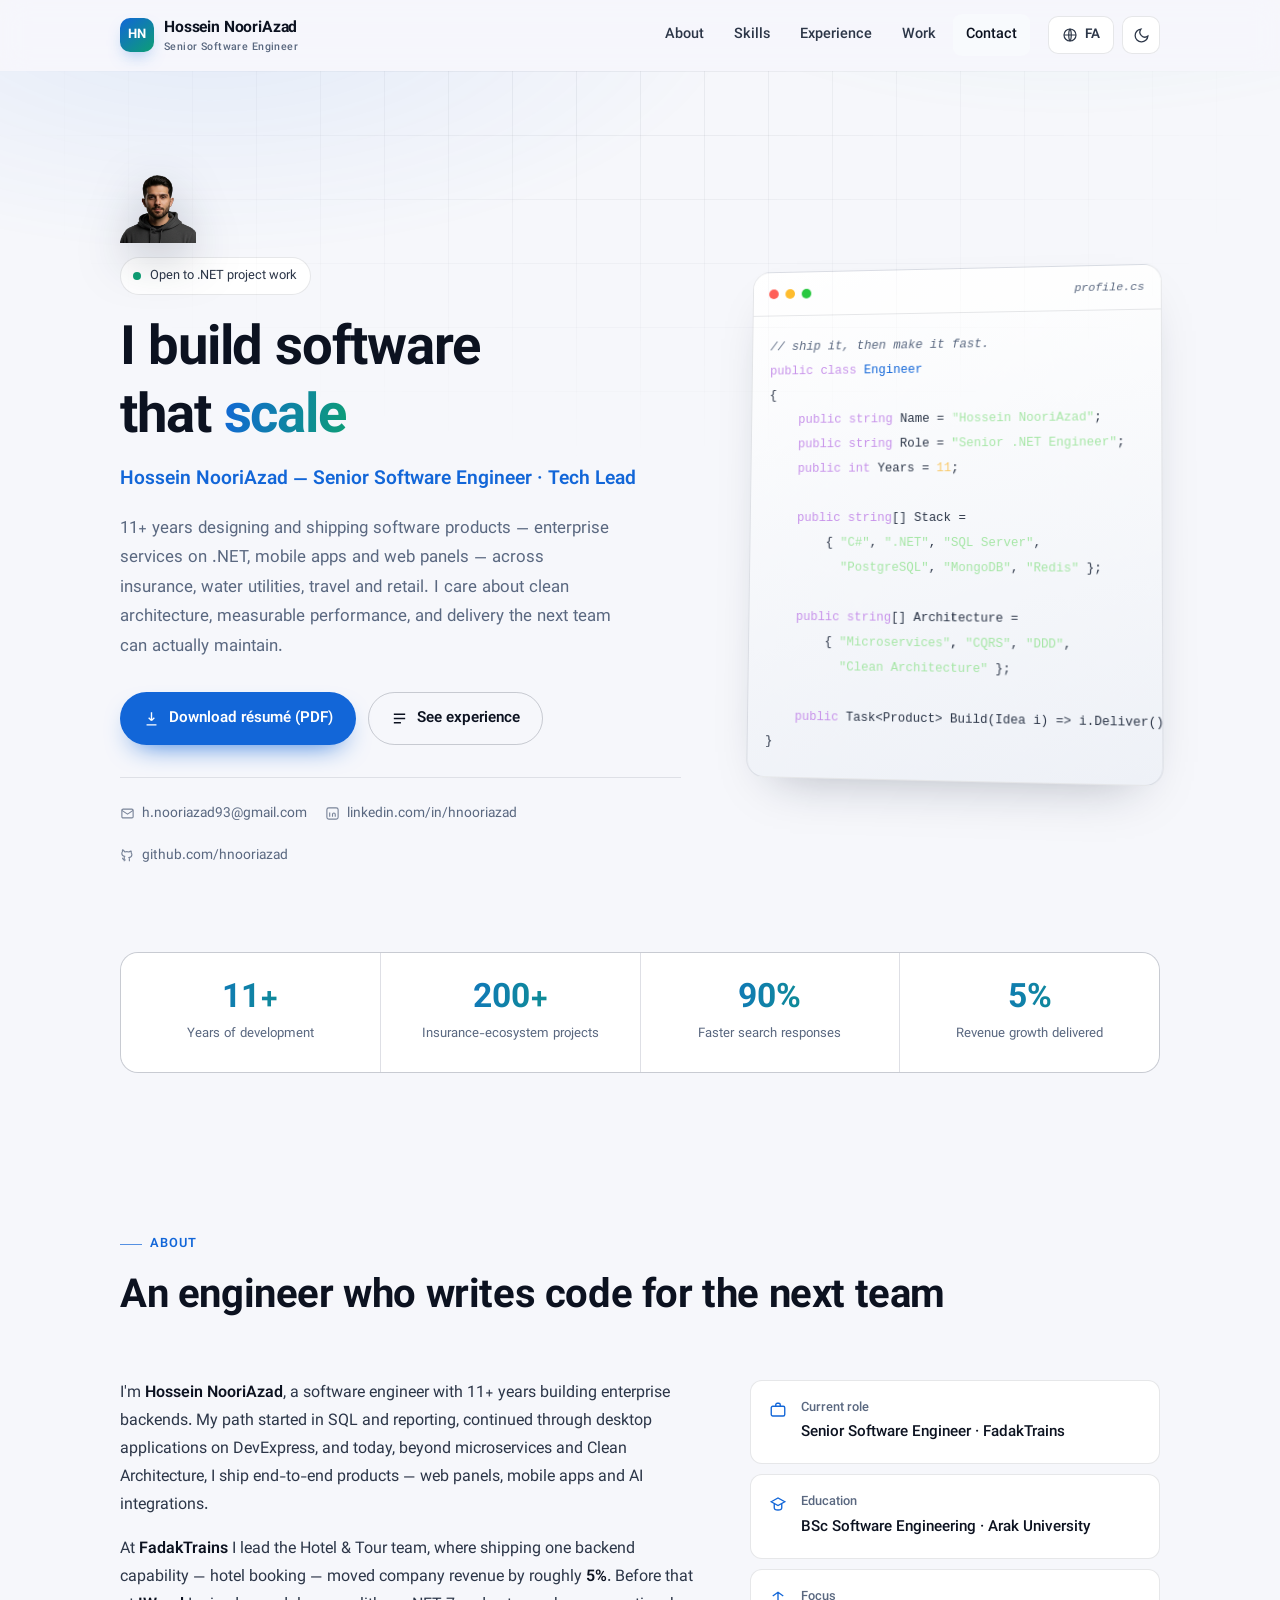
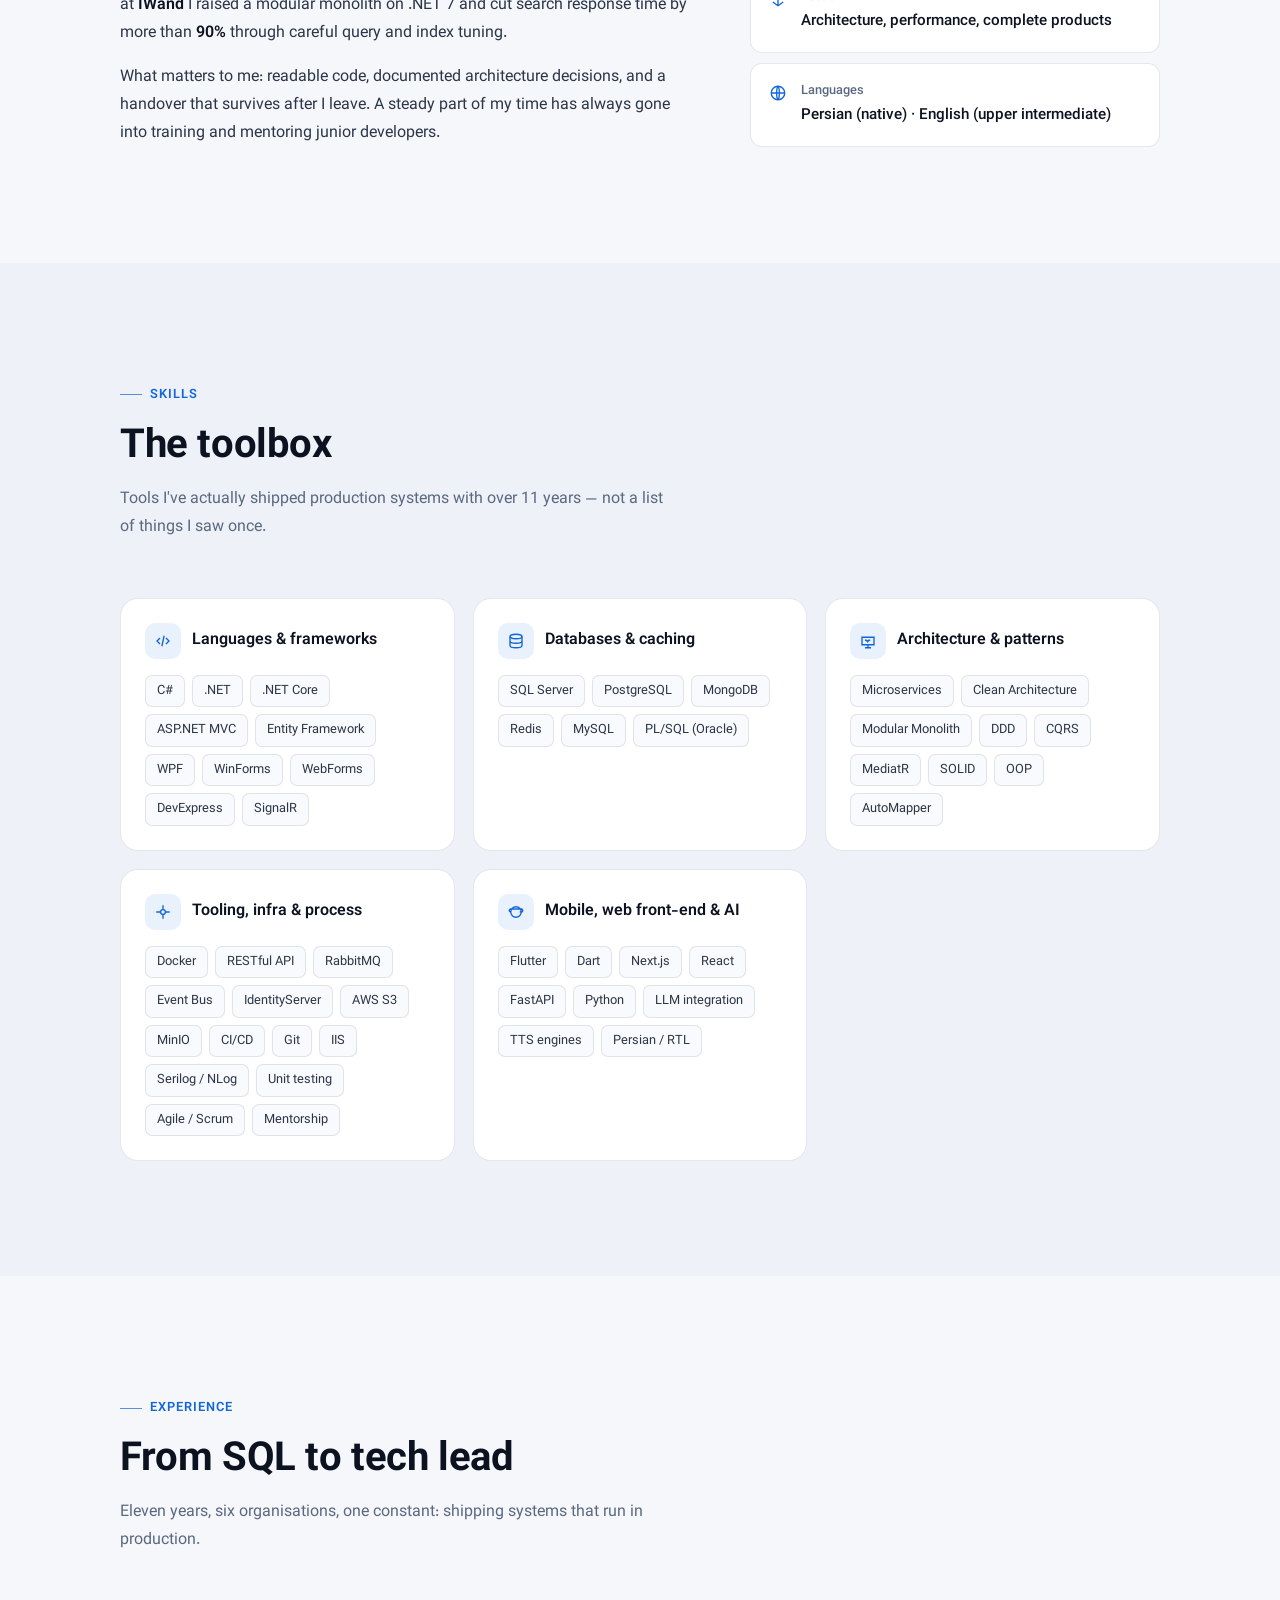
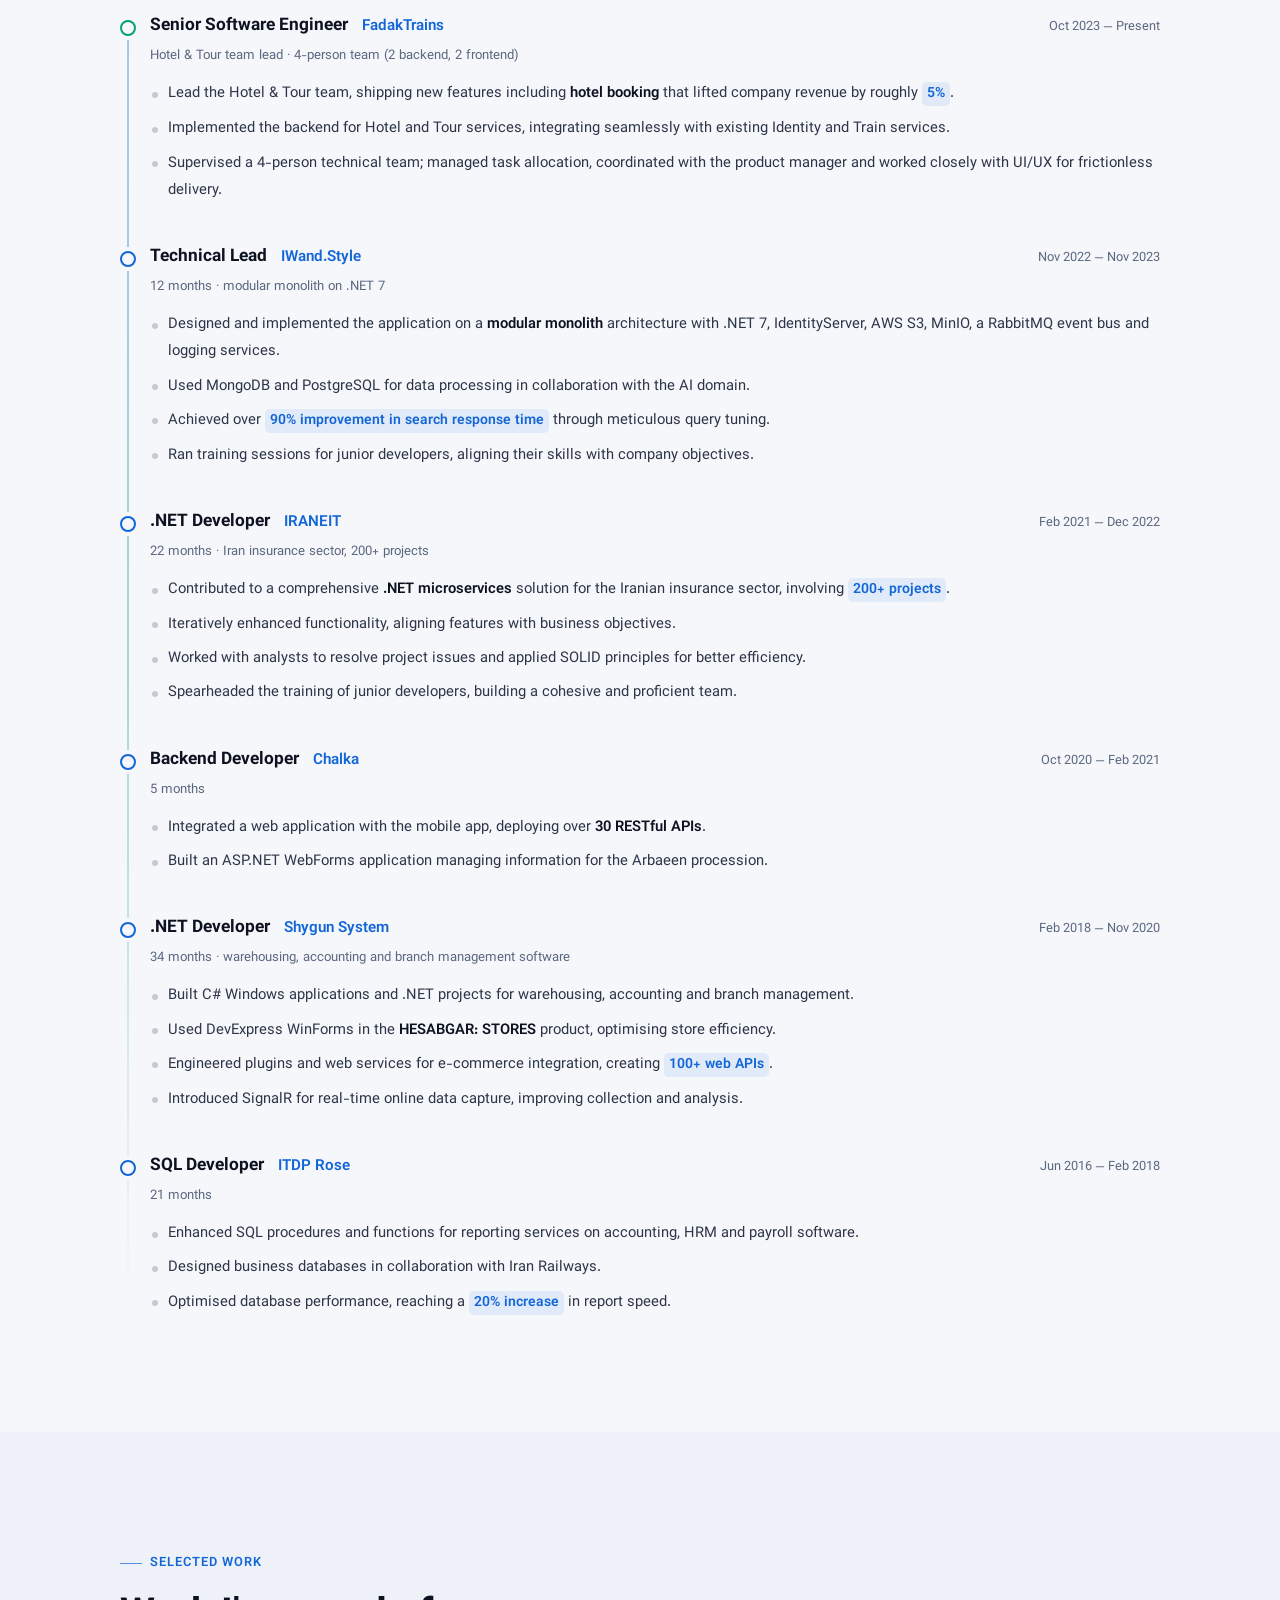
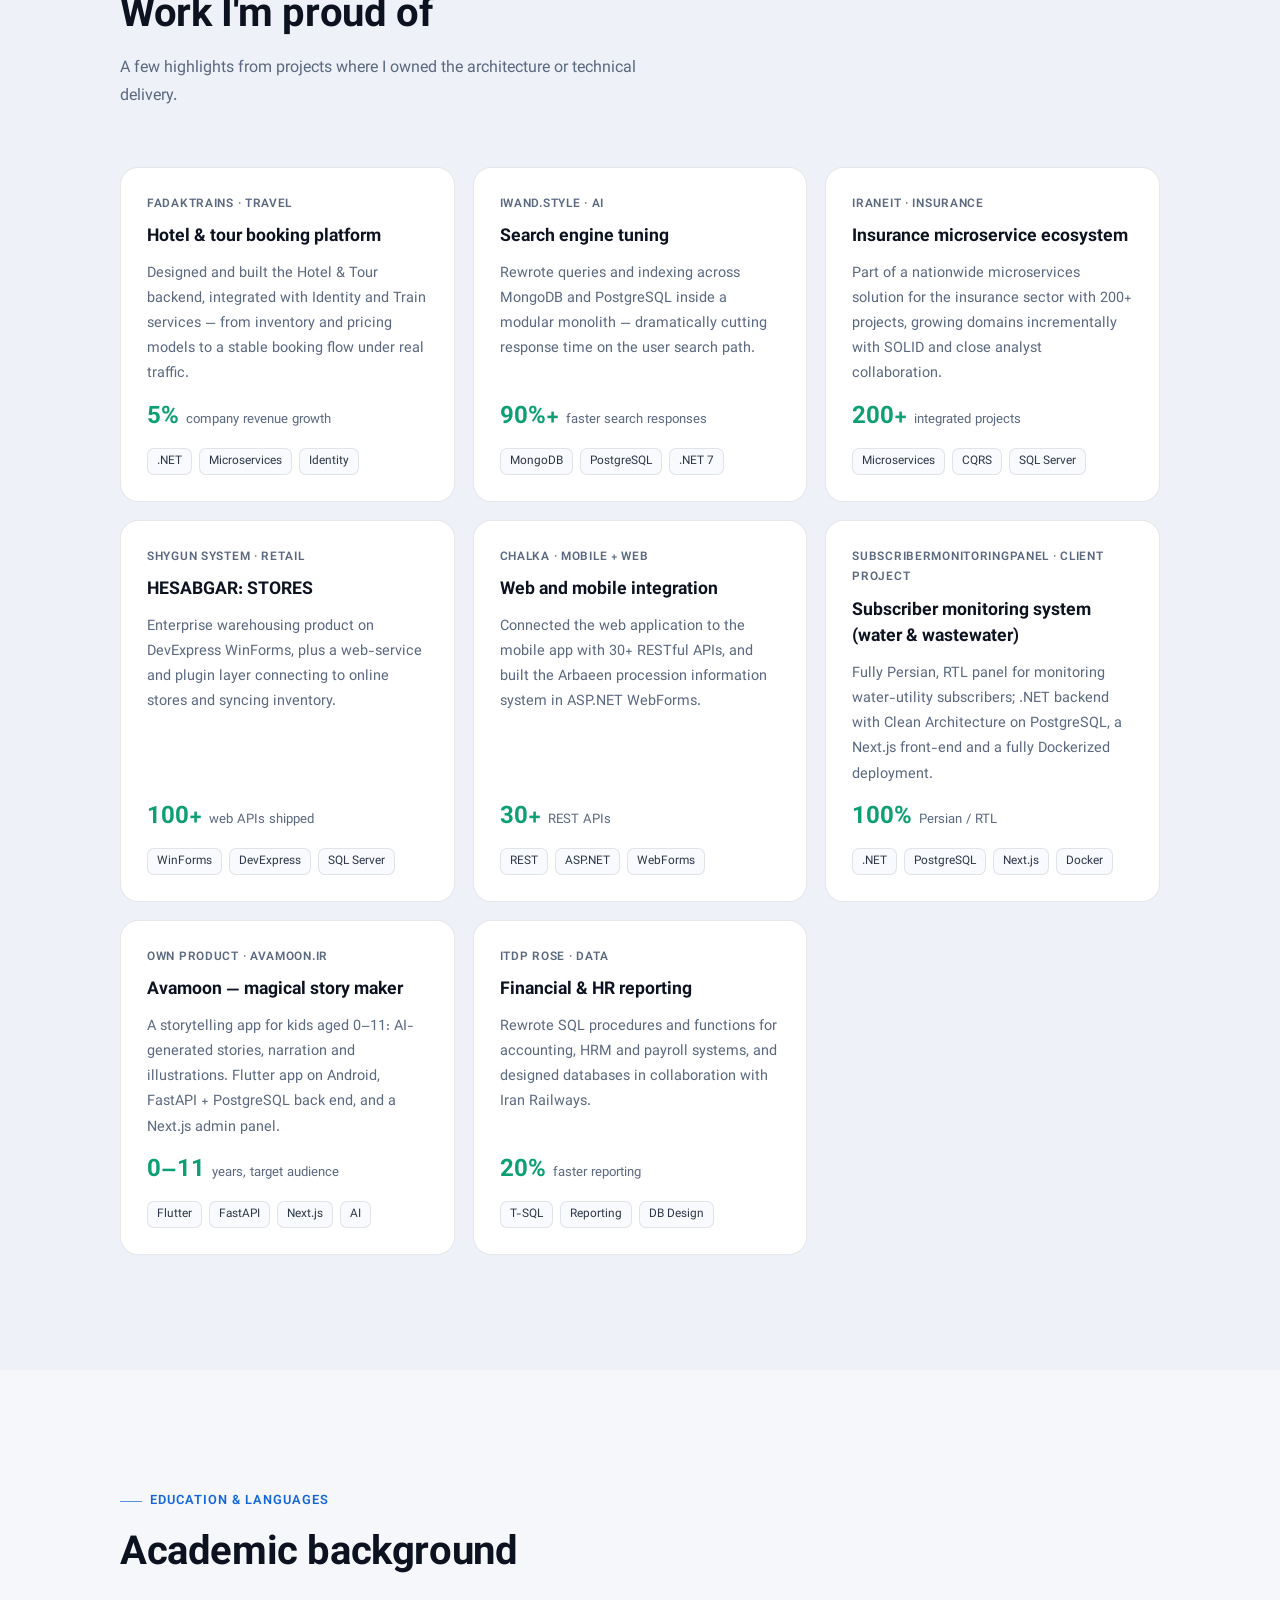
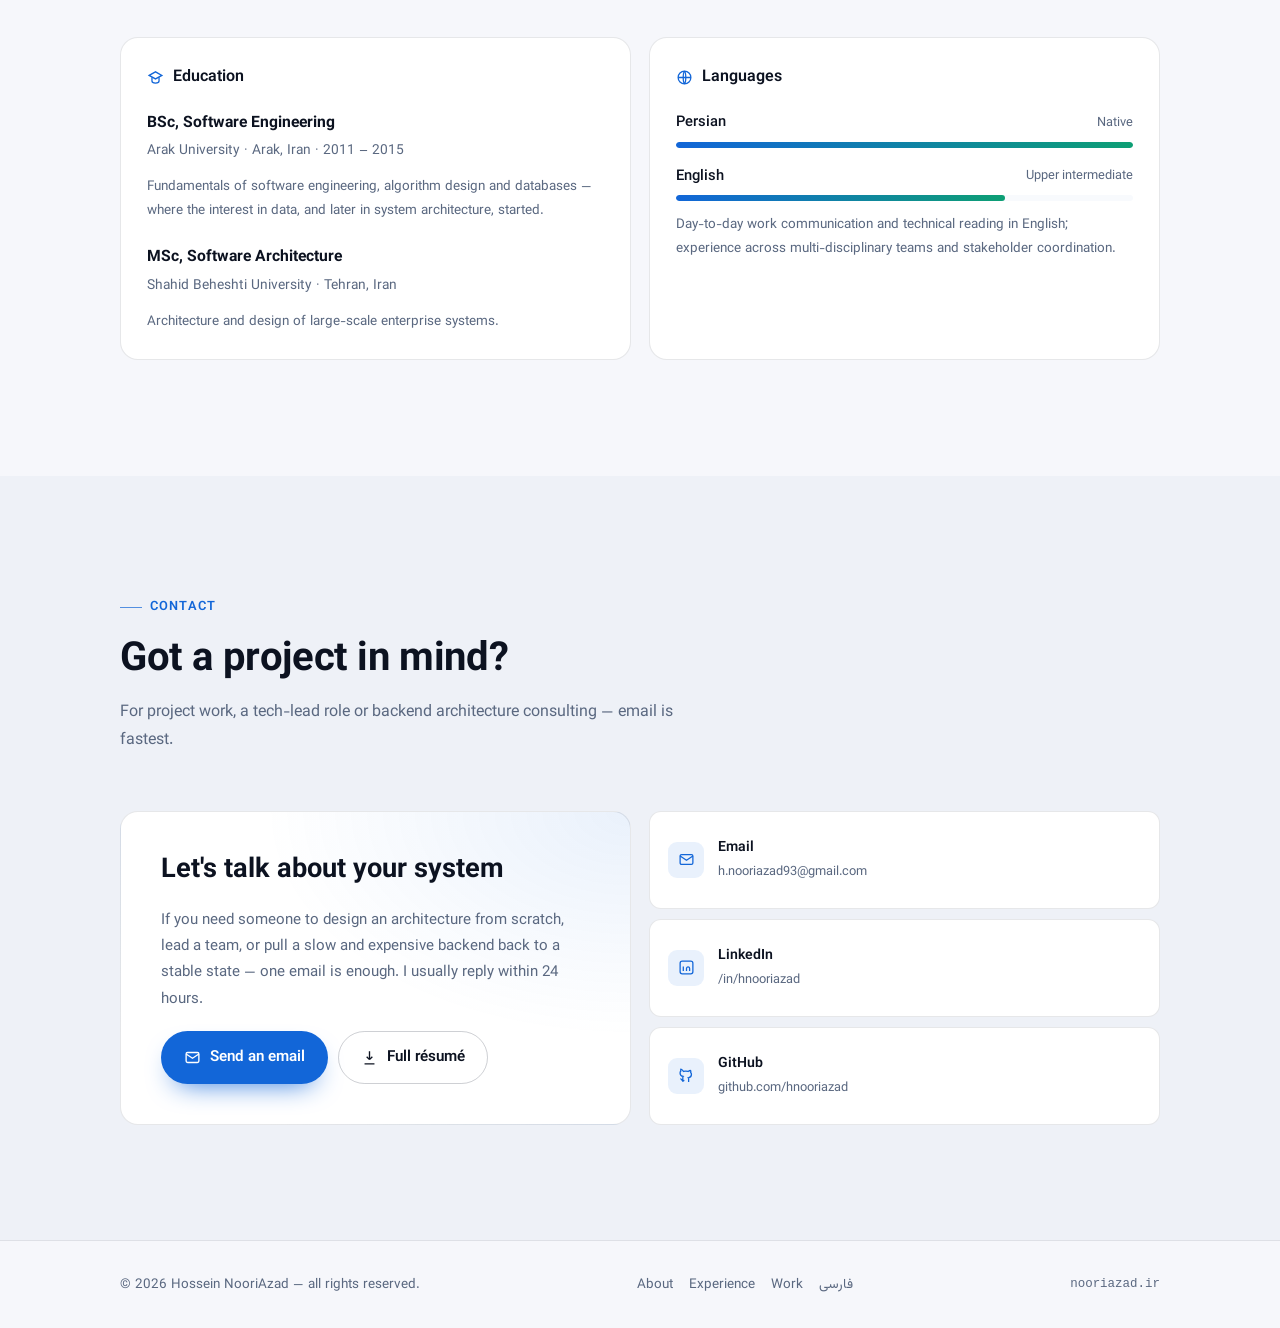
==== commit 68c1b81b: "Software-engineer positioning, IRANEIT link, MSc SBU, SMP + Avamoon projects, new skills card, hero " ====
--- a/en/index.html
+++ b/en/index.html
@@ -3,7 +3,7 @@
 <head>
 <meta charset="UTF-8">
 <meta name="viewport" content="width=device-width, initial-scale=1">
-<title>Hossein NooriAzad | Senior .NET Engineer &amp; Tech Lead</title>
+<title>Hossein NooriAzad | Senior Software Engineer &amp; Tech Lead</title>
 <meta name="description" content="Portfolio of Hossein NooriAzad — senior software engineer and tech lead with 11+ years building scalable backends and microservices with C#/.NET, SQL Server, PostgreSQL, MongoDB and Redis.">
 <meta name="author" content="Hossein NooriAzad">
 <meta name="theme-color" content="#07090e">
@@ -12,13 +12,14 @@
 <link rel="alternate" hreflang="en" href="https://nooriazad.ir/en/">
 <link rel="alternate" hreflang="x-default" href="https://nooriazad.ir/">
 <link rel="icon" href="../assets/img/favicon.svg" type="image/svg+xml">
+<link rel="apple-touch-icon" href="../assets/img/apple-touch-icon.png">
 <link rel="apple-touch-icon" href="../assets/img/favicon.svg">
 
 <meta property="og:type" content="profile">
 <meta property="og:locale" content="en_US">
 <meta property="og:site_name" content="nooriazad.ir">
 <meta property="og:title" content="Hossein NooriAzad | Senior .NET Engineer &amp; Tech Lead">
-<meta property="og:description" content="11+ years building scalable backends and microservices with .NET. Clean architecture, real performance, dependable delivery.">
+<meta property="og:description" content="11+ years shipping complete software products: enterprise services on .NET, mobile apps and web panels. Clean architecture, measurable performance, dependable delivery.">
 <meta property="og:url" content="https://nooriazad.ir/en/">
 <meta property="og:image" content="https://nooriazad.ir/assets/img/og.png">
 <meta name="twitter:card" content="summary_large_image">
@@ -38,7 +39,7 @@
   "email": "mailto:h.nooriazad93@gmail.com",
   "sameAs": ["https://www.linkedin.com/in/hnooriazad", "https://github.com/hnooriazad"],
   "knowsAbout": ["C#", ".NET", "ASP.NET Core", "Microservices", "SQL Server", "PostgreSQL", "MongoDB", "Redis", "RabbitMQ", "Docker", "Clean Architecture", "CQRS", "DDD"],
-  "alumniOf": { "@type": "CollegeOrUniversity", "name": "Arak University" }
+  "alumniOf": [ { "@type": "CollegeOrUniversity", "name": "Shahid Beheshti University" }, { "@type": "CollegeOrUniversity", "name": "Arak University" } ]
 }
 </script>
 </head>
@@ -48,7 +49,7 @@
   <div class="container header__inner">
     <a class="brand" href="#top" aria-label="Hossein NooriAzad — home">
       <span class="brand__mark">HN</span>
-      <span class="brand__text">Hossein NooriAzad<small>Senior .NET Engineer</small></span>
+      <span class="brand__text">Hossein NooriAzad<small>Senior Software Engineer</small></span>
     </a>
 
     <nav class="nav" aria-label="Main navigation">
@@ -92,12 +93,13 @@
 <section class="hero">
   <div class="container hero__grid">
     <div>
+      <img class="heroPhoto" src="../assets/img/profile.png" width="76" height="68" alt="حسین نوری‌آزاد" decoding="async">
       <span class="badge-live"><span class="dot-live"></span> Open to .NET project work</span>
-      <h1>I build backends<br>that <span class="grad">scale</span></h1>
-      <p class="hero__role">Hossein NooriAzad — Senior Software Engineer / .NET Tech Lead</p>
+      <h1>I build software<br>that <span class="grad">scale</span></h1>
+      <p class="hero__role">Hossein NooriAzad — Senior Software Engineer · Tech Lead</p>
       <p class="hero__lead">
-        11+ years designing and shipping backend systems and microservices with C#/.NET across
-        insurance, travel and retail. I care about clean architecture, measurable performance,
+        11+ years designing and shipping software products — enterprise services on .NET, mobile apps and web panels — across
+        insurance, water utilities, travel and retail. I care about clean architecture, measurable performance,
         and delivery the next team can actually maintain.
       </p>
       <div class="hero__cta">
@@ -170,8 +172,8 @@
         <p>
           I'm <strong>Hossein NooriAzad</strong>, a software engineer with 11+ years building
           enterprise backends. My path started in SQL and reporting, continued through desktop
-          applications on DevExpress, and now focuses on microservices, Clean Architecture and
-          high-traffic systems.
+          applications on DevExpress, and today, beyond microservices and Clean Architecture, I ship end-to-end products —
+          web panels, mobile apps and AI integrations.
         </p>
         <p>
           At <strong>FadakTrains</strong> I lead the Hotel &amp; Tour team, where shipping one
@@ -198,7 +200,7 @@
         </div>
         <div class="fact">
           <svg viewBox="0 0 24 24" fill="none" stroke="currentColor" stroke-width="1.8"><path d="M12 3v18M5 8l7-5 7 5M5 16l7 5 7-5"/></svg>
-          <div><b>Focus</b><span>Backend, microservices, performance</span></div>
+          <div><b>Focus</b><span>Architecture, performance, complete products</span></div>
         </div>
         <div class="fact">
           <svg viewBox="0 0 24 24" fill="none" stroke="currentColor" stroke-width="1.8"><circle cx="12" cy="12" r="9"/><path d="M3 12h18M12 3c2.4 2.6 2.4 15.4 0 18M12 3c-2.4 2.6-2.4 15.4 0 18"/></svg>
@@ -266,6 +268,20 @@
           <span class="pill">AWS S3</span><span class="pill">MinIO</span><span class="pill">CI/CD</span>
           <span class="pill">Git</span><span class="pill">IIS</span><span class="pill">Serilog / NLog</span>
           <span class="pill">Unit testing</span><span class="pill">Agile / Scrum</span><span class="pill">Mentorship</span>
+        </div>
+      </article>
+
+      <article class="skillcard reveal">
+        <div class="skillcard__head">
+          <span class="skillcard__icon"><svg viewBox="0 0 24 24" fill="none" stroke="currentColor" stroke-width="1.8"><path d="M12 19a7 7 0 0 1-7-7 7 7 0 0 1 7-7 7 7 0 0 1 7 7 7 7 0 0 1-7 7Zm-7-7H5a2 2 0 0 1-2-2 2 2 0 0 1 2-2h14a2 2 0 0 1 2 2 2 2 0 0 1-2 2h-2"/></svg></span>
+          <h3>Mobile, web front-end &amp; AI</h3>
+        </div>
+        <div class="pills">
+          <span class="pill">Flutter</span><span class="pill">Dart</span>
+          <span class="pill">Next.js</span><span class="pill">React</span>
+          <span class="pill">FastAPI</span><span class="pill">Python</span>
+          <span class="pill">LLM integration</span><span class="pill">TTS engines</span>
+          <span class="pill">Persian / RTL</span>
         </div>
       </article>
     </div>
@@ -313,7 +329,7 @@
       <article class="job reveal">
         <div class="job__top">
           <h3 class="job__role">.NET Developer</h3>
-          <span class="job__company">IRANEIT</span>
+          <a class="job__company" href="https://www.iraneit.com/" target="_blank" rel="noopener">IRANEIT</a>
           <span class="job__when">Feb 2021 — Dec 2022</span>
         </div>
         <div class="job__where">22 months · Iran insurance sector, 200+ projects</div>
@@ -420,6 +436,22 @@
       </article>
 
       <article class="project reveal">
+        <div class="project__kicker">SubscriberMonitoringPanel · client project</div>
+        <h3>Subscriber monitoring system (water &amp; wastewater)</h3>
+        <p>Fully Persian, RTL panel for monitoring water-utility subscribers; .NET backend with Clean Architecture on PostgreSQL, a Next.js front-end and a fully Dockerized deployment.</p>
+        <div class="project__metric"><b>100%</b><span>Persian / RTL</span></div>
+        <div class="pills"><span class="pill">.NET</span><span class="pill">PostgreSQL</span><span class="pill">Next.js</span><span class="pill">Docker</span></div>
+      </article>
+
+      <article class="project reveal">
+        <div class="project__kicker">Own product · avamoon.ir</div>
+        <h3>Avamoon — magical story maker</h3>
+        <p>A storytelling app for kids aged 0–11: AI-generated stories, narration and illustrations. Flutter app on Android, FastAPI + PostgreSQL back end, and a Next.js admin panel.</p>
+        <div class="project__metric"><b>0–11</b><span>years, target audience</span></div>
+        <div class="pills"><span class="pill">Flutter</span><span class="pill">FastAPI</span><span class="pill">Next.js</span><span class="pill">AI</span></div>
+      </article>
+
+      <article class="project reveal">
         <div class="project__kicker">ITDP Rose · Data</div>
         <h3>Financial &amp; HR reporting</h3>
         <p>Rewrote SQL procedures and functions for accounting, HRM and payroll systems, and designed databases in collaboration with Iran Railways.</p>
@@ -443,6 +475,9 @@
         <div class="edu__title">BSc, Software Engineering</div>
         <div class="edu__meta">Arak University · Arak, Iran · 2011 – 2015</div>
         <p class="edu__note">Fundamentals of software engineering, algorithm design and databases — where the interest in data, and later in system architecture, started.</p>
+        <div class="edu__title" style="margin-top:22px">MSc, Software Architecture</div>
+        <div class="edu__meta">Shahid Beheshti University · Tehran, Iran</div>
+        <p class="edu__note">Architecture and design of large-scale enterprise systems.</p>
       </div>
 
       <div class="panel reveal">
--- a/assets/css/style.css
+++ b/assets/css/style.css
@@ -476,6 +476,15 @@
 .codecard .c { color: var(--muted); font-style: italic; }
 .codecard .n { color: #f8c96a; }
 
+/* ---------- Hero photo ---------- */
+.heroPhoto {
+  height: 68px;
+  width: auto;
+  margin-bottom: 14px;
+  filter: drop-shadow(0 14px 30px rgba(7, 9, 14, .55));
+}
+html[data-theme='light'] .heroPhoto { filter: drop-shadow(0 14px 24px rgba(16, 28, 51, .25)); }
+
 /* ---------- Stats ---------- */
 .stats {
   display: grid;
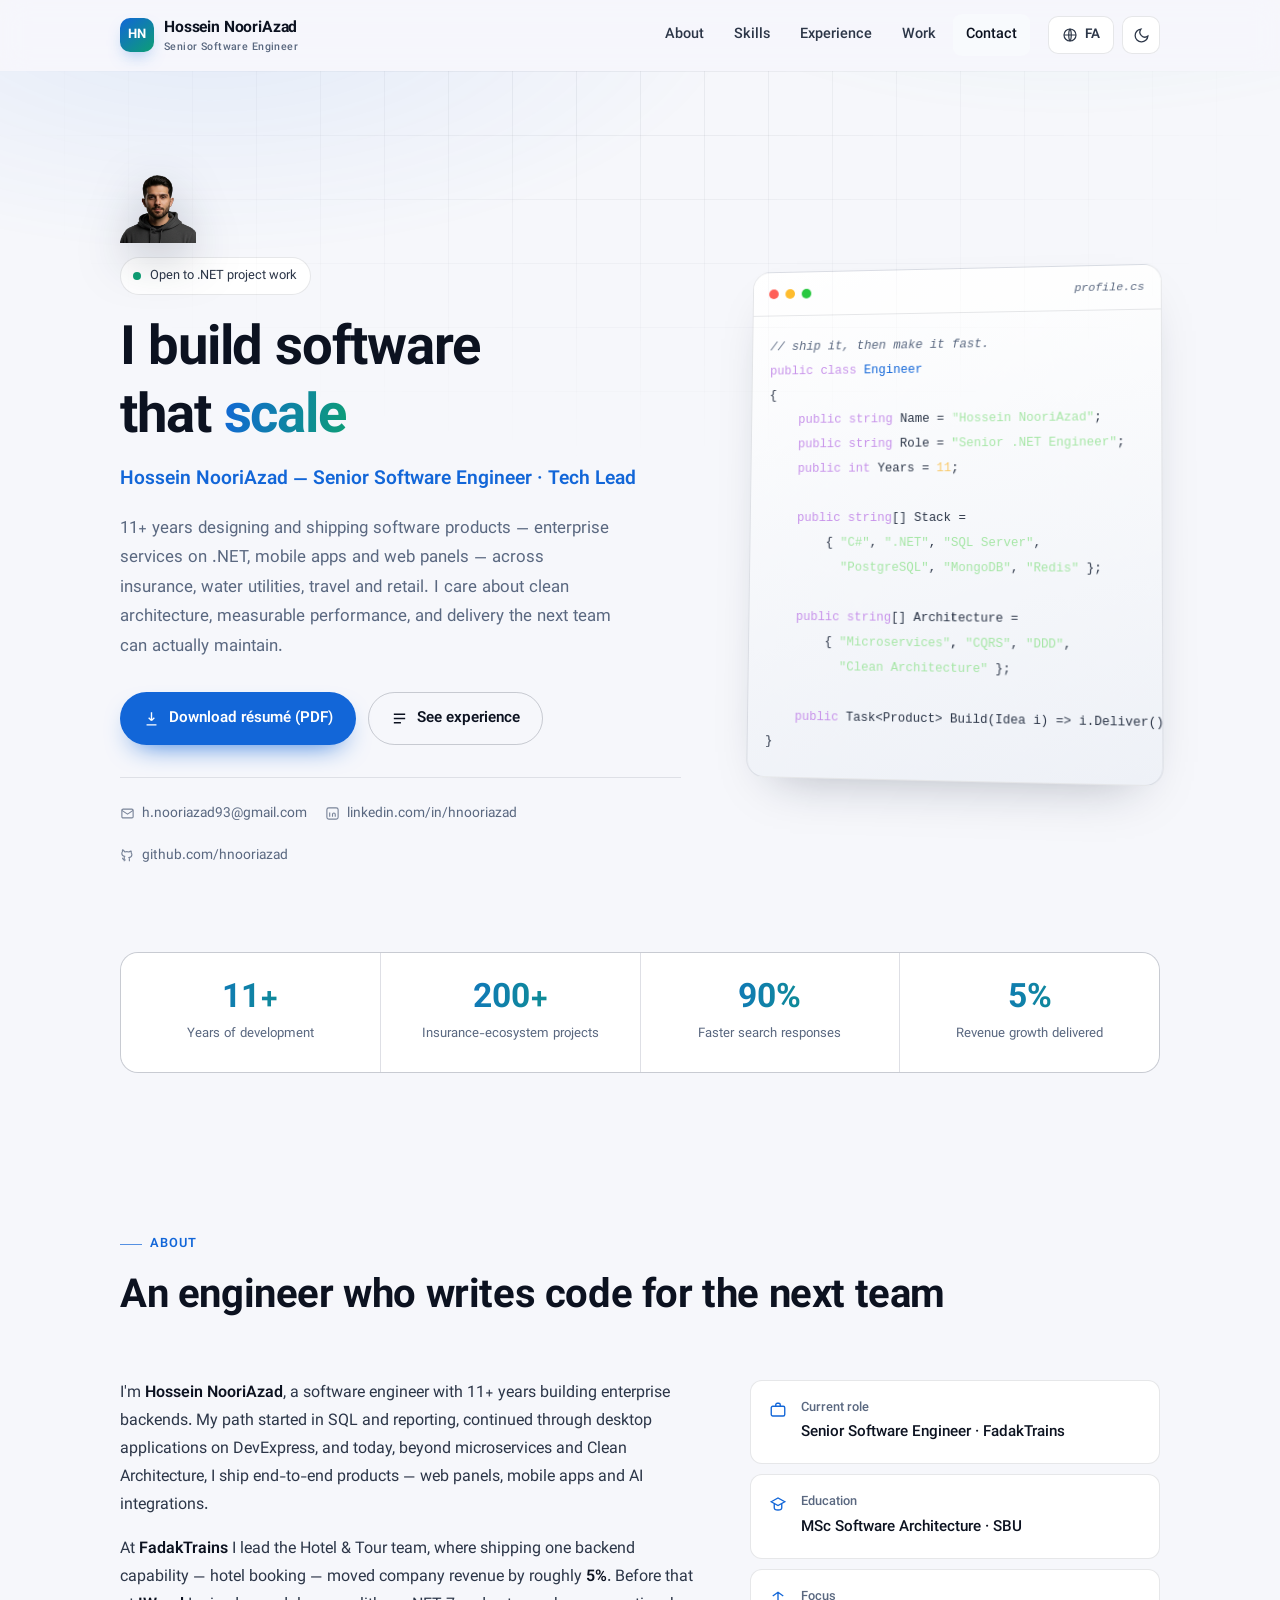
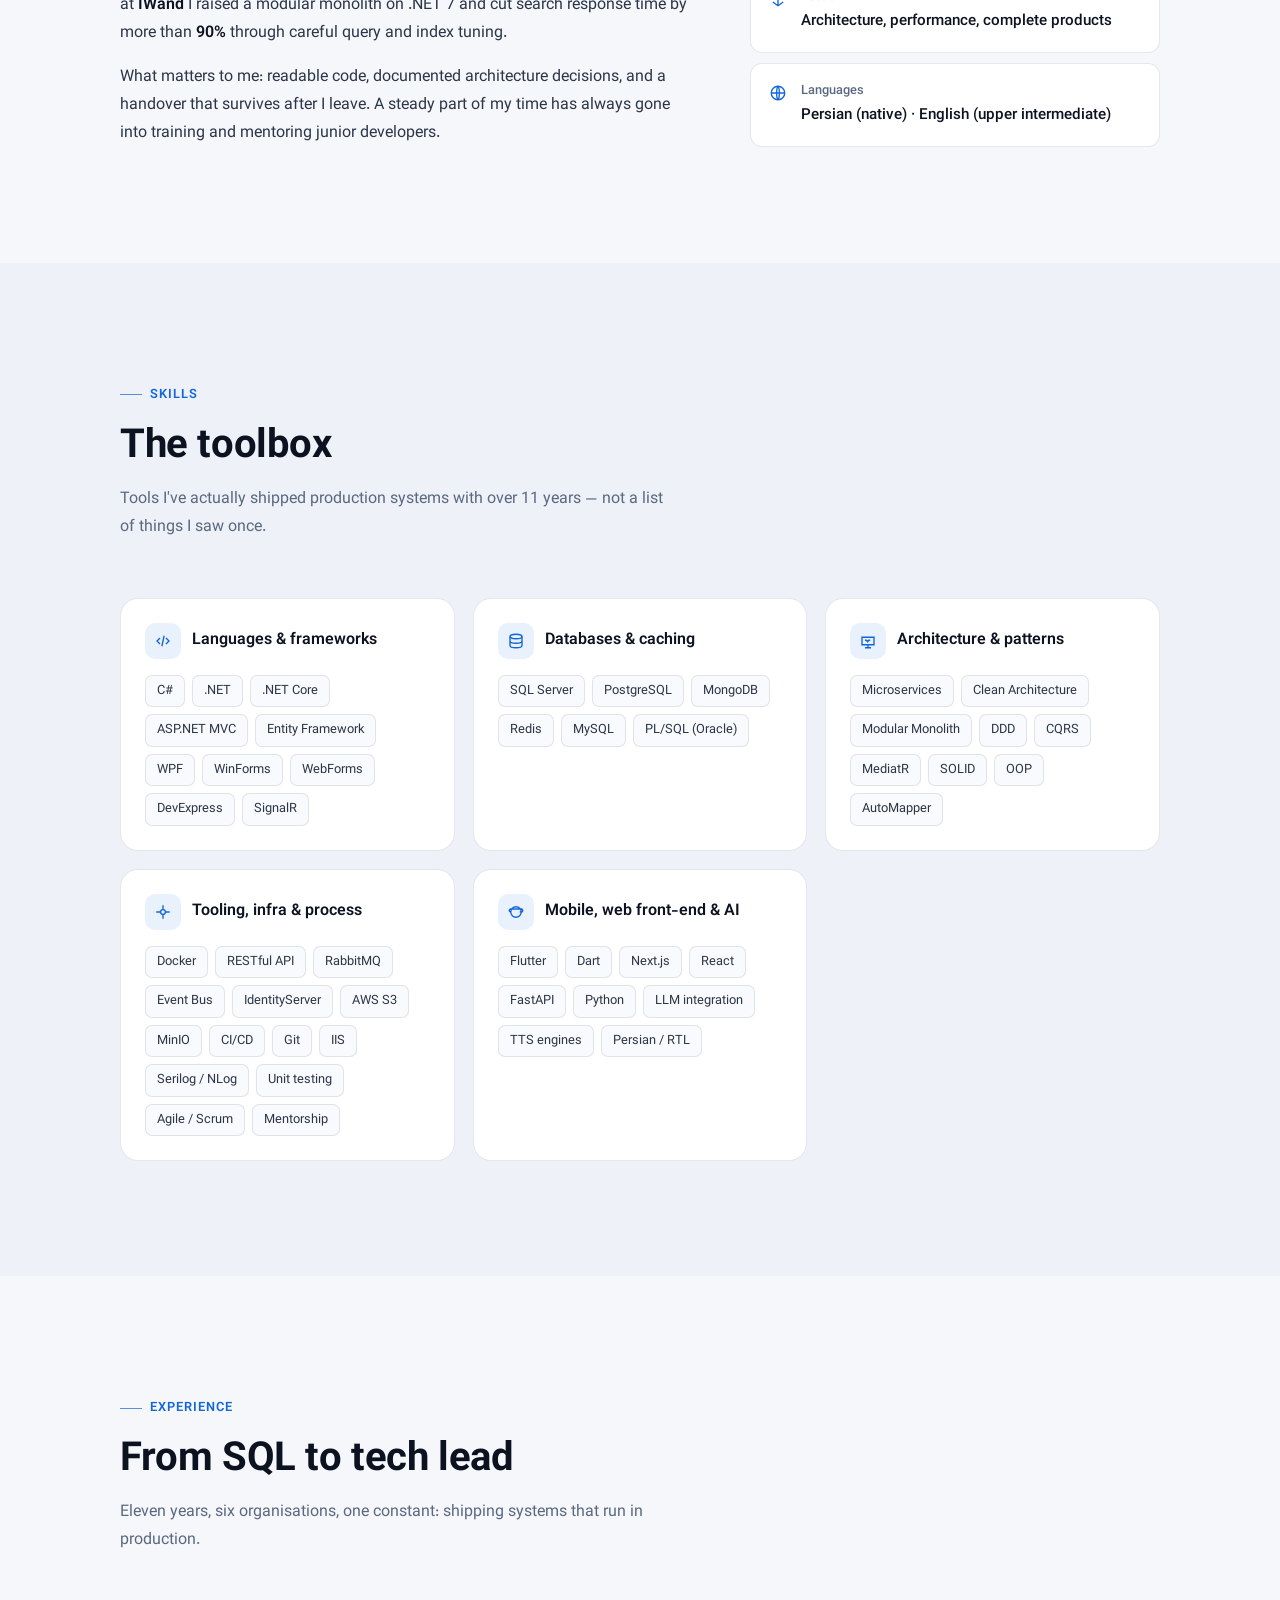
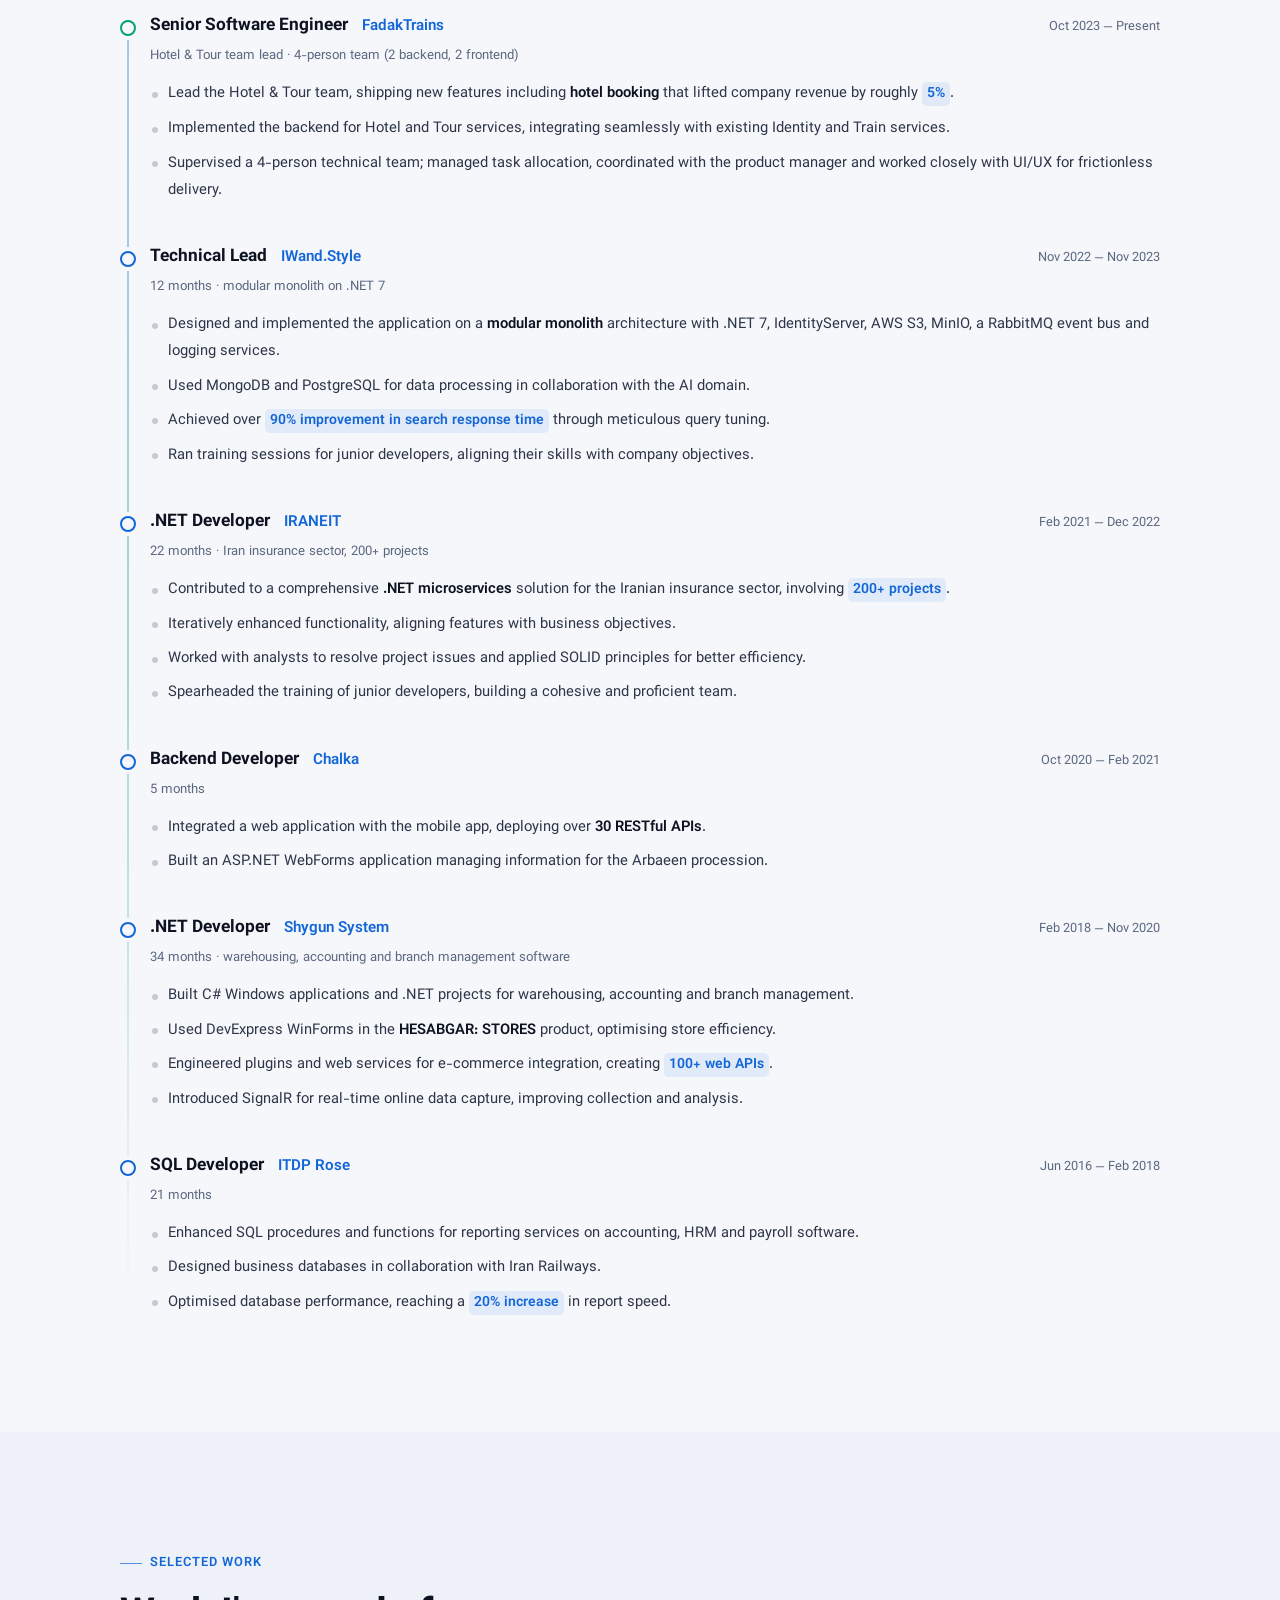
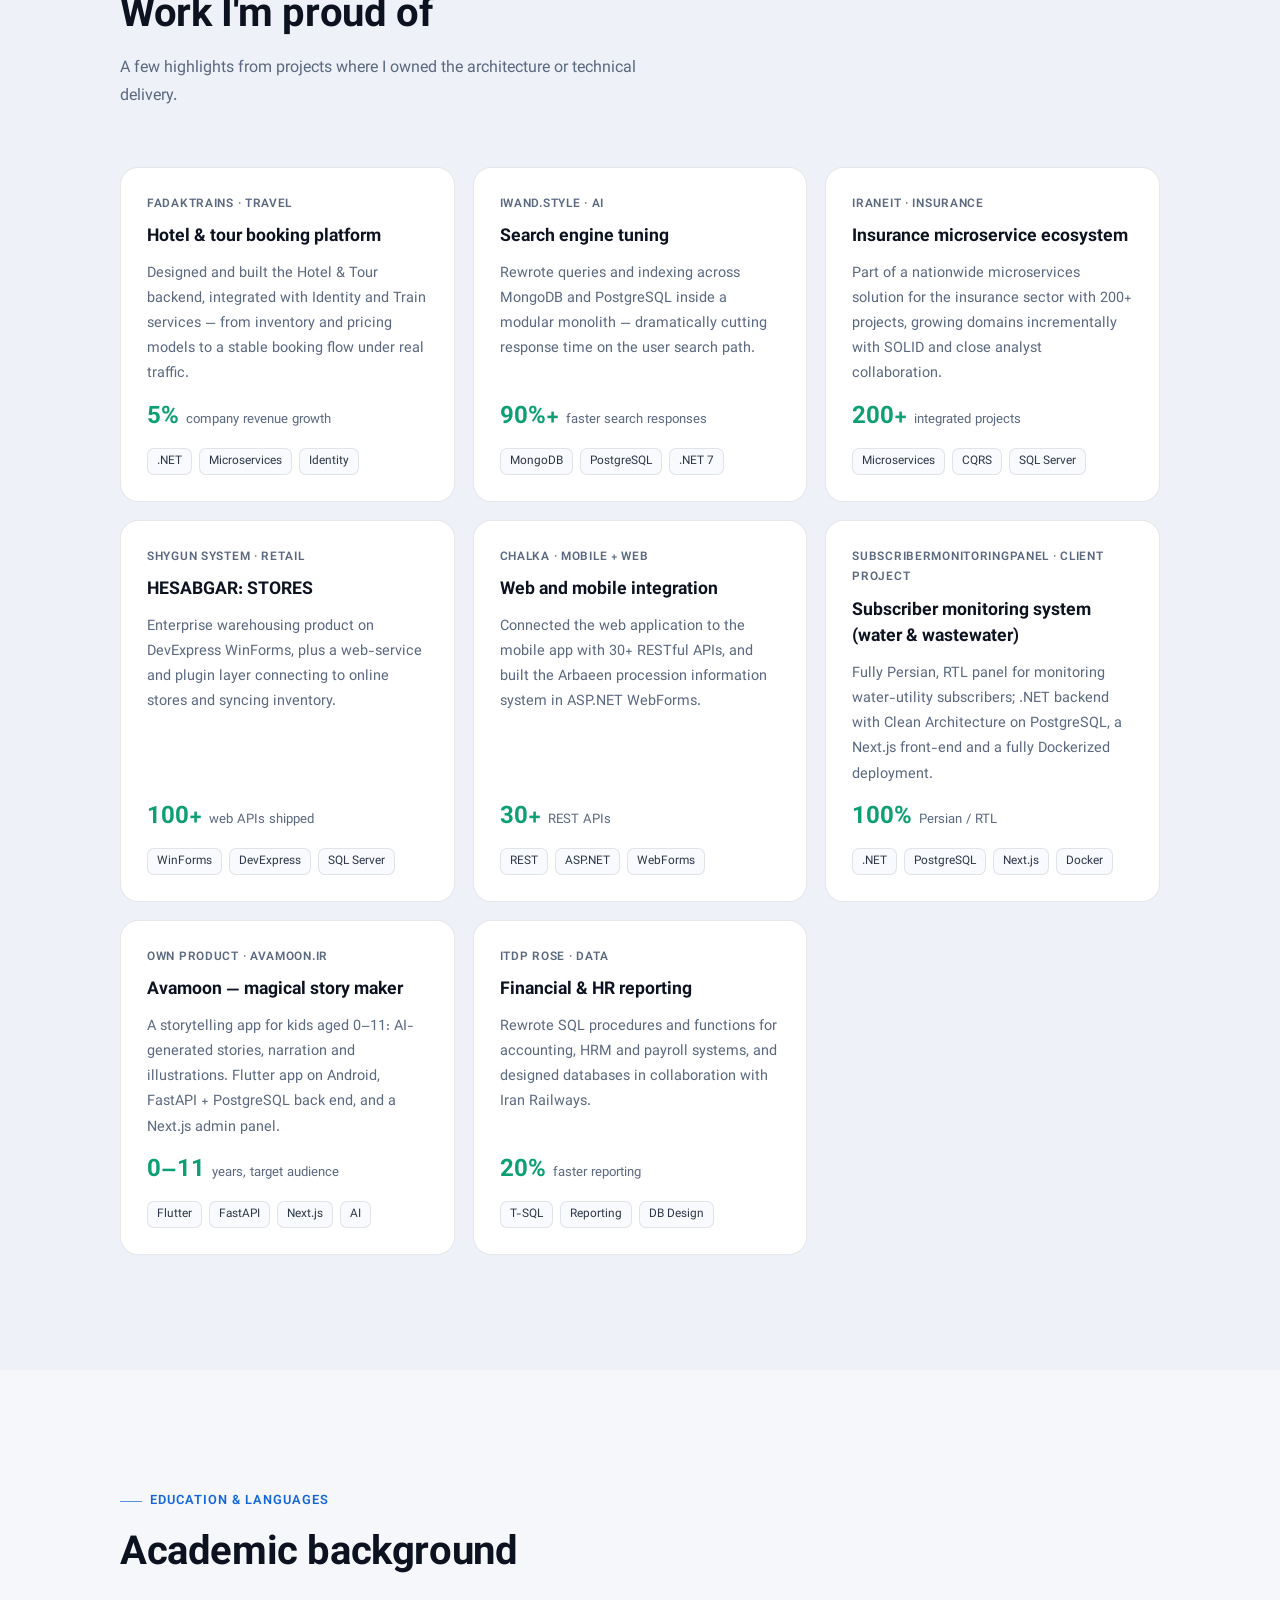
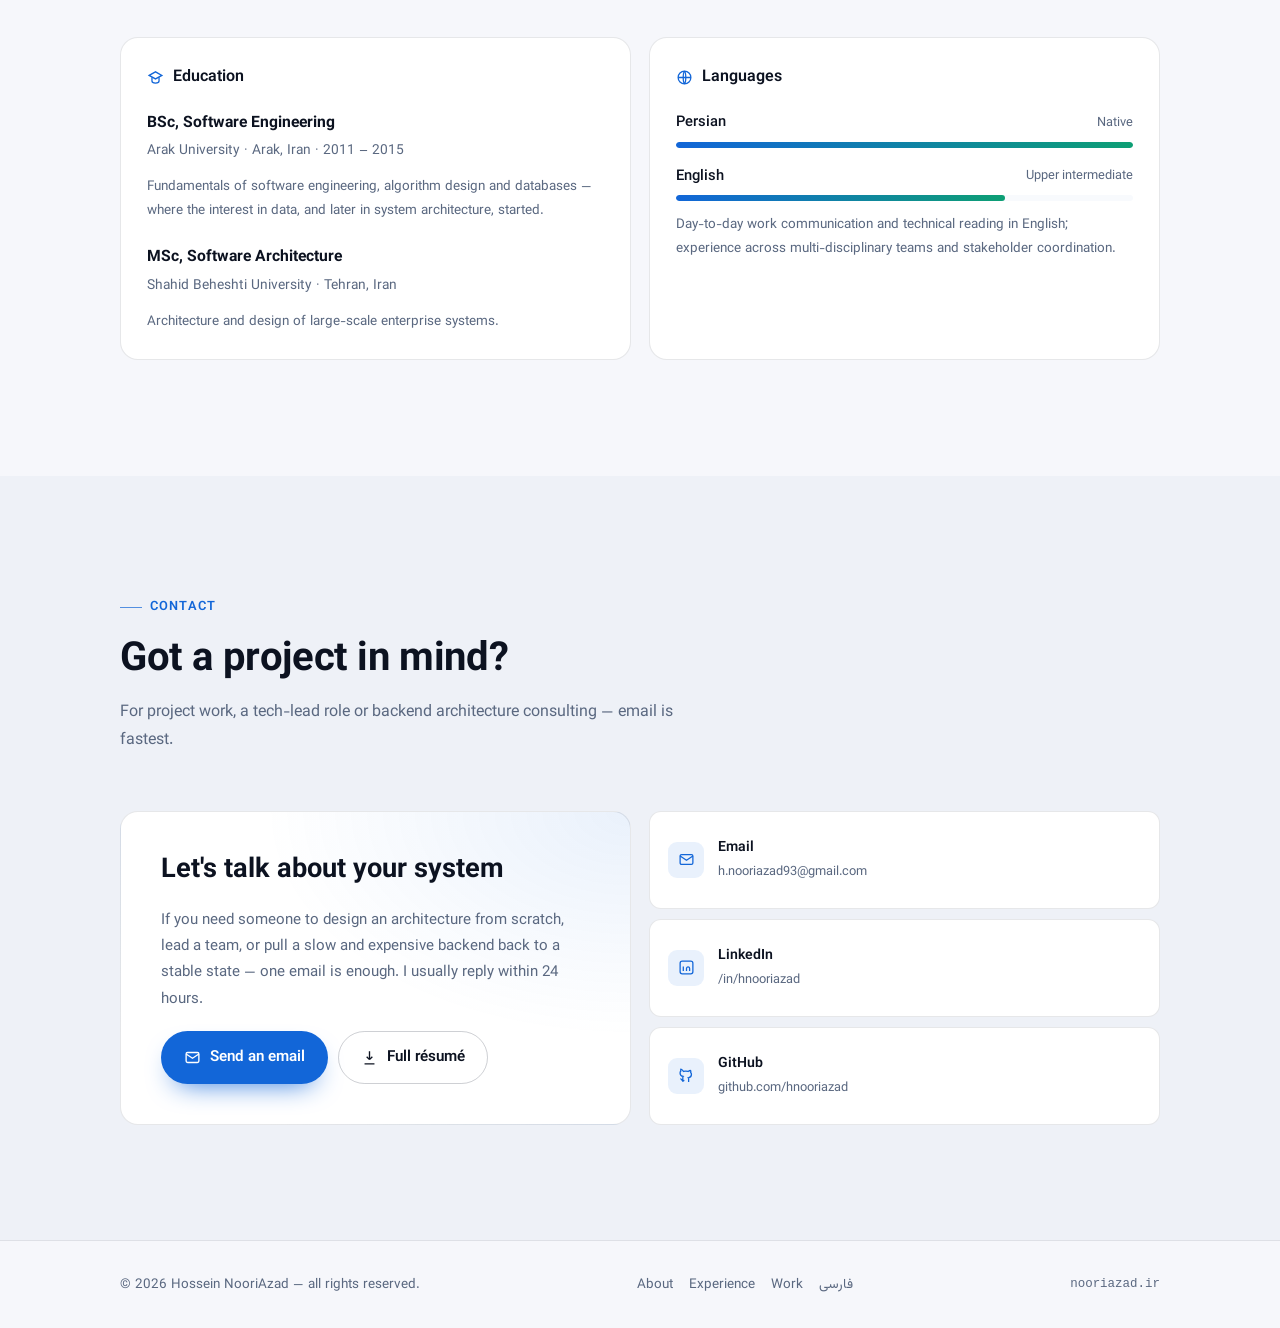
==== commit 933afcc4: "About fact card: show MSc Software Architecture (SBU) as education highlight" ====
--- a/en/index.html
+++ b/en/index.html
@@ -196,7 +196,7 @@
         </div>
         <div class="fact">
           <svg viewBox="0 0 24 24" fill="none" stroke="currentColor" stroke-width="1.8"><path d="M3 9l9-5 9 5-9 5-9-5Z"/><path d="M7 11.5V17c0 1.5 2.2 3 5 3s5-1.5 5-3v-5.5"/></svg>
-          <div><b>Education</b><span>BSc Software Engineering · Arak University</span></div>
+          <div><b>Education</b><span>MSc Software Architecture · SBU</span></div>
         </div>
         <div class="fact">
           <svg viewBox="0 0 24 24" fill="none" stroke="currentColor" stroke-width="1.8"><path d="M12 3v18M5 8l7-5 7 5M5 16l7 5 7-5"/></svg>
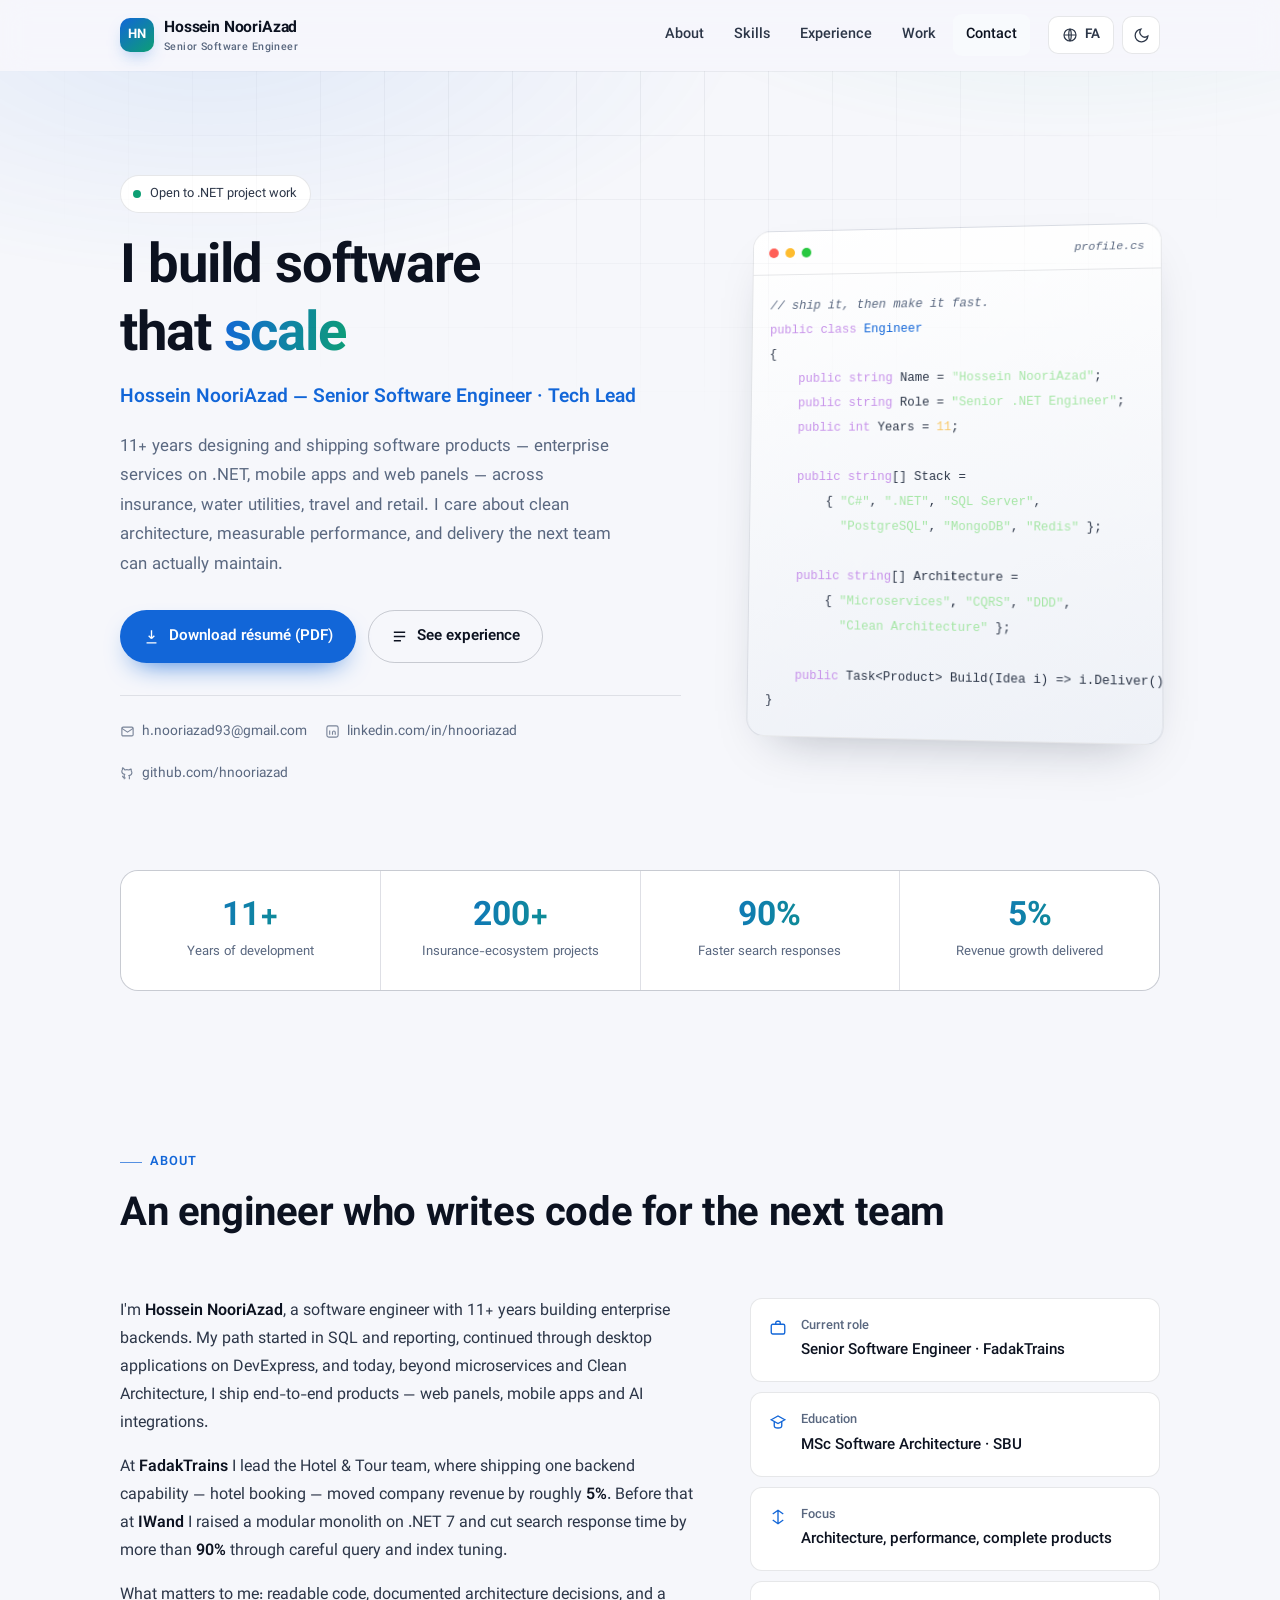
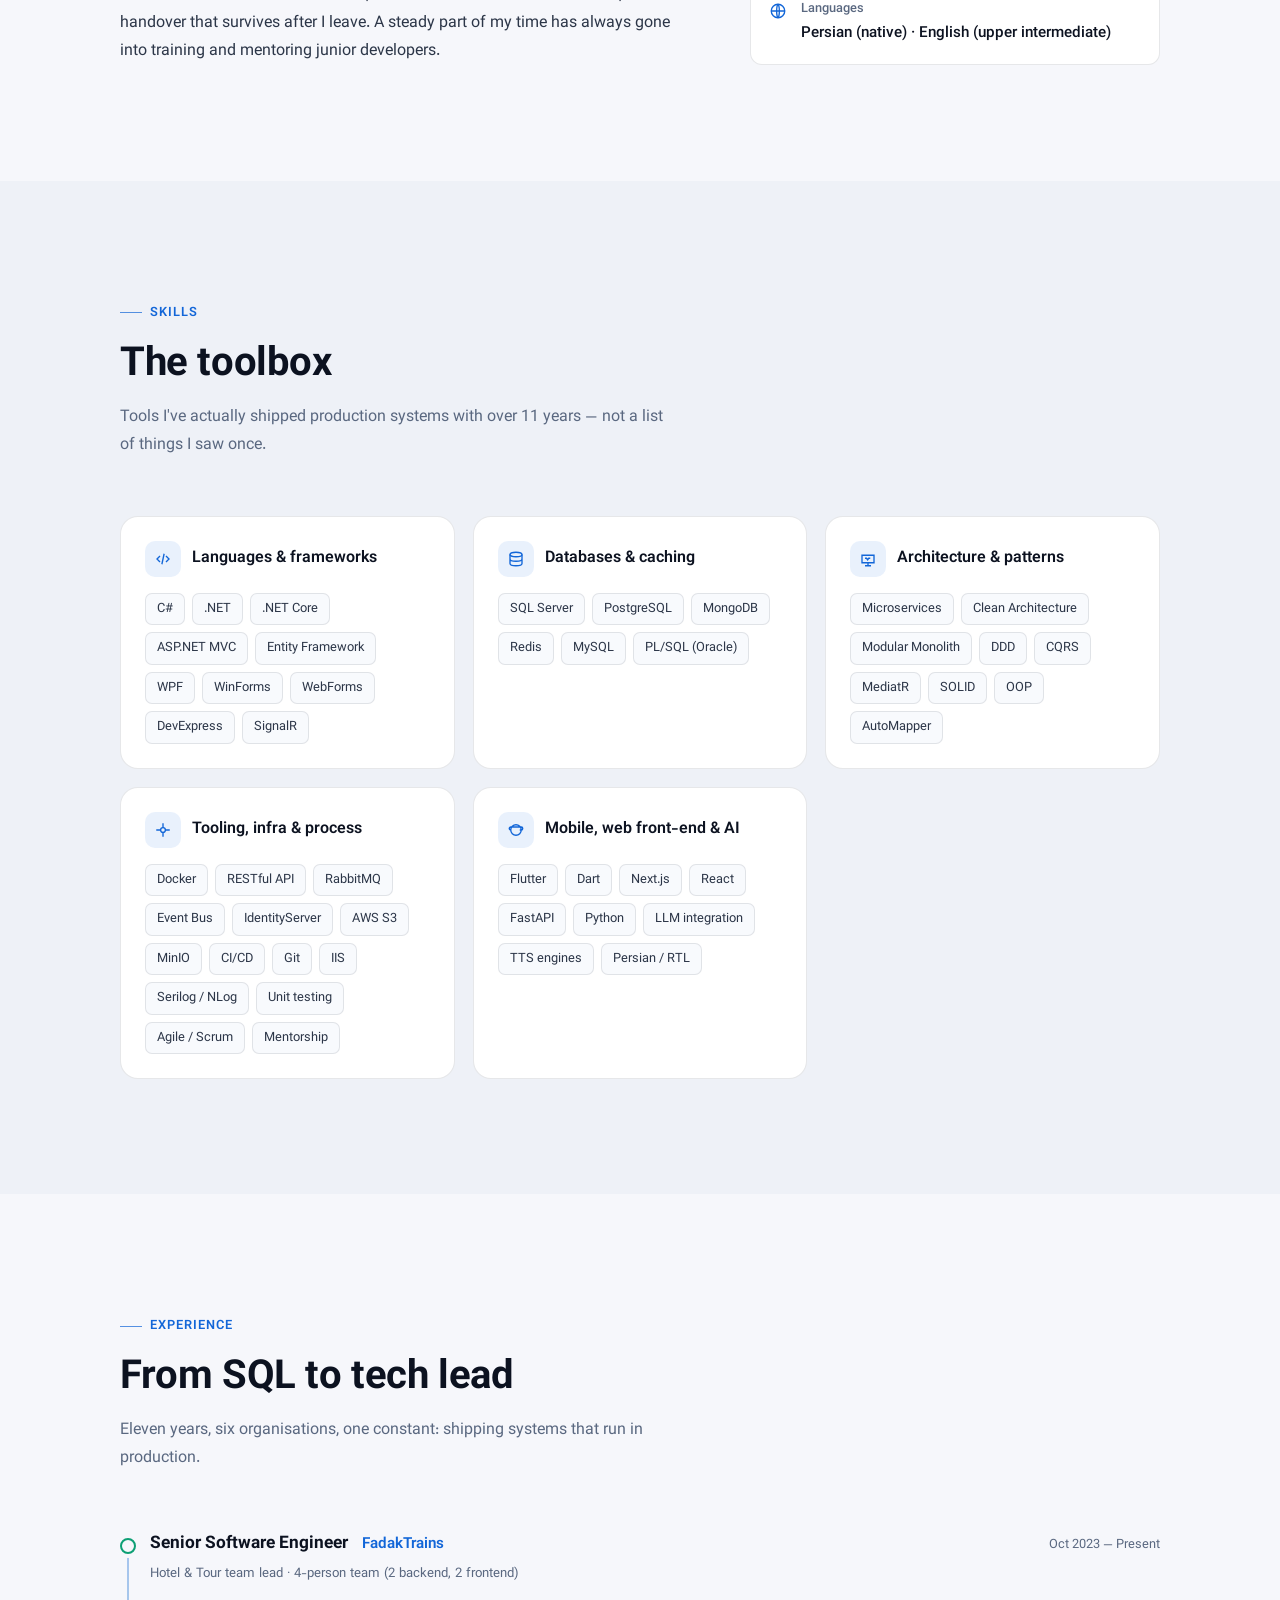
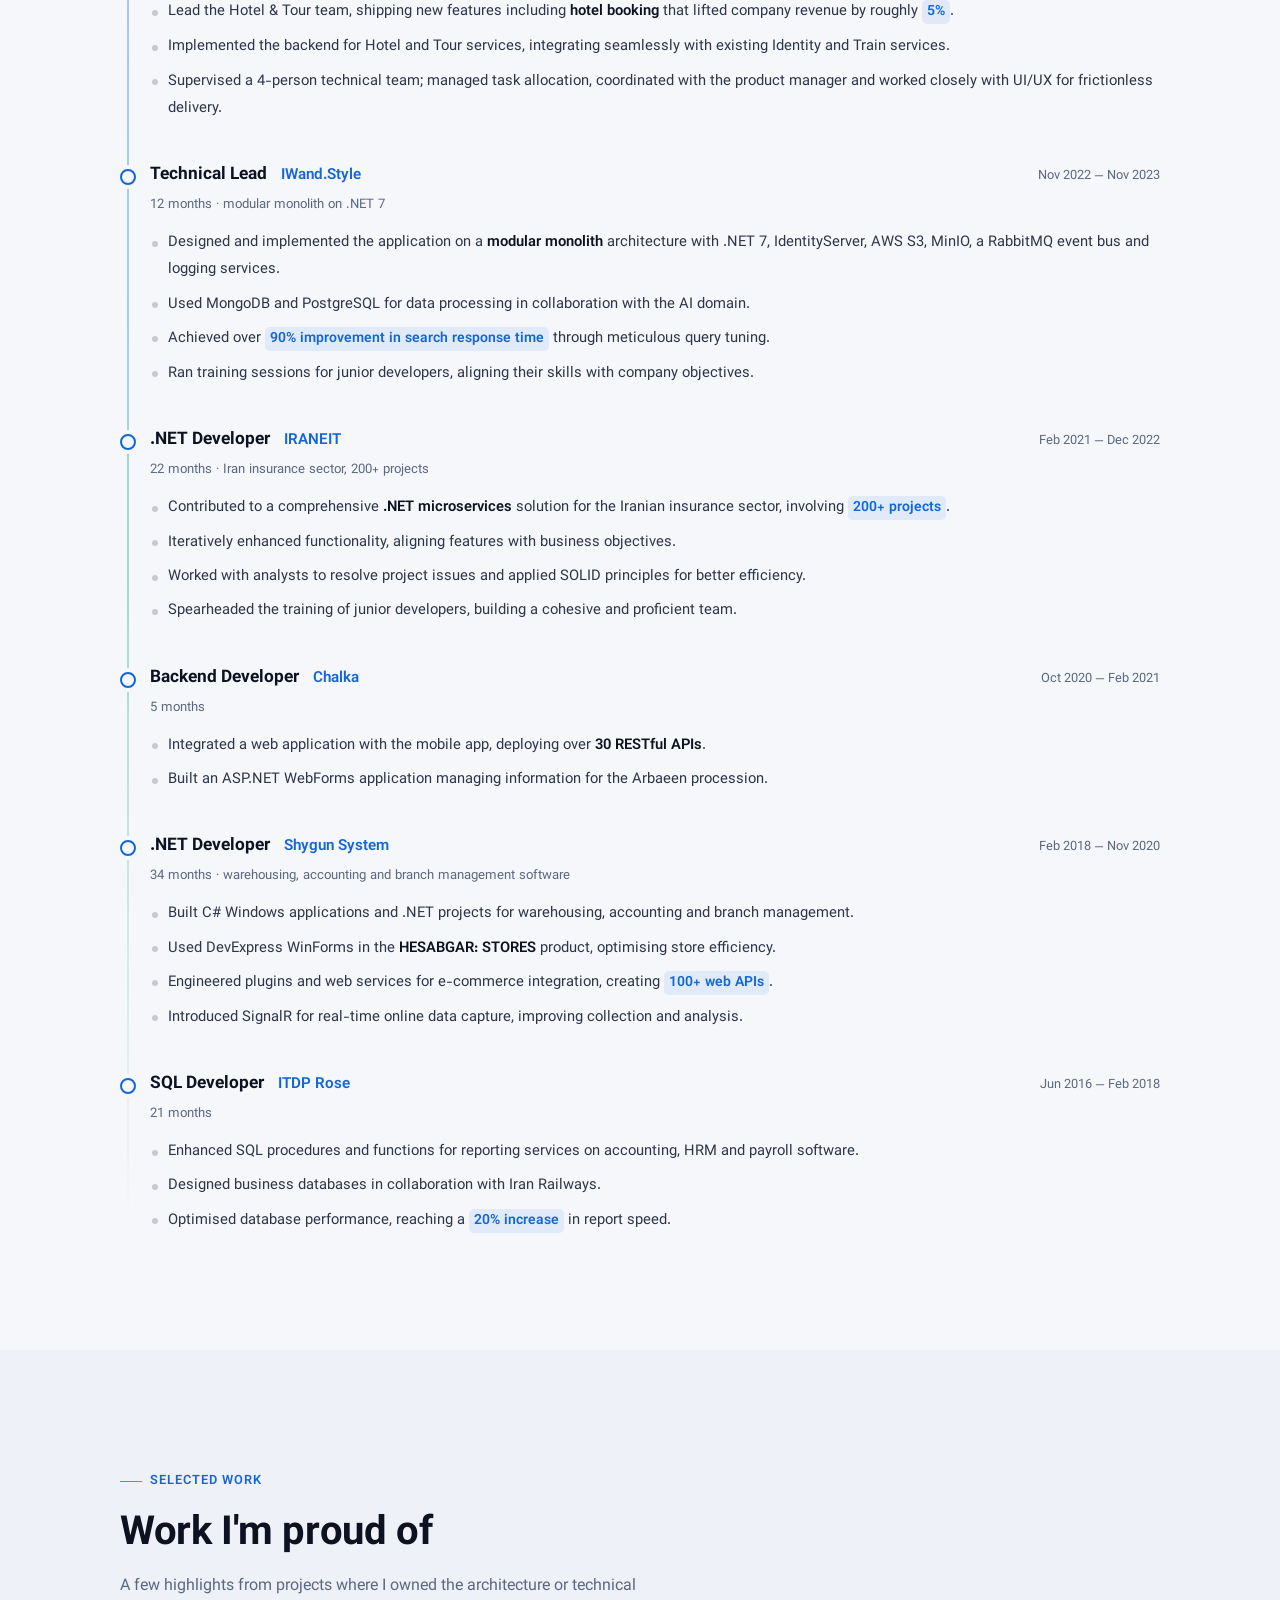
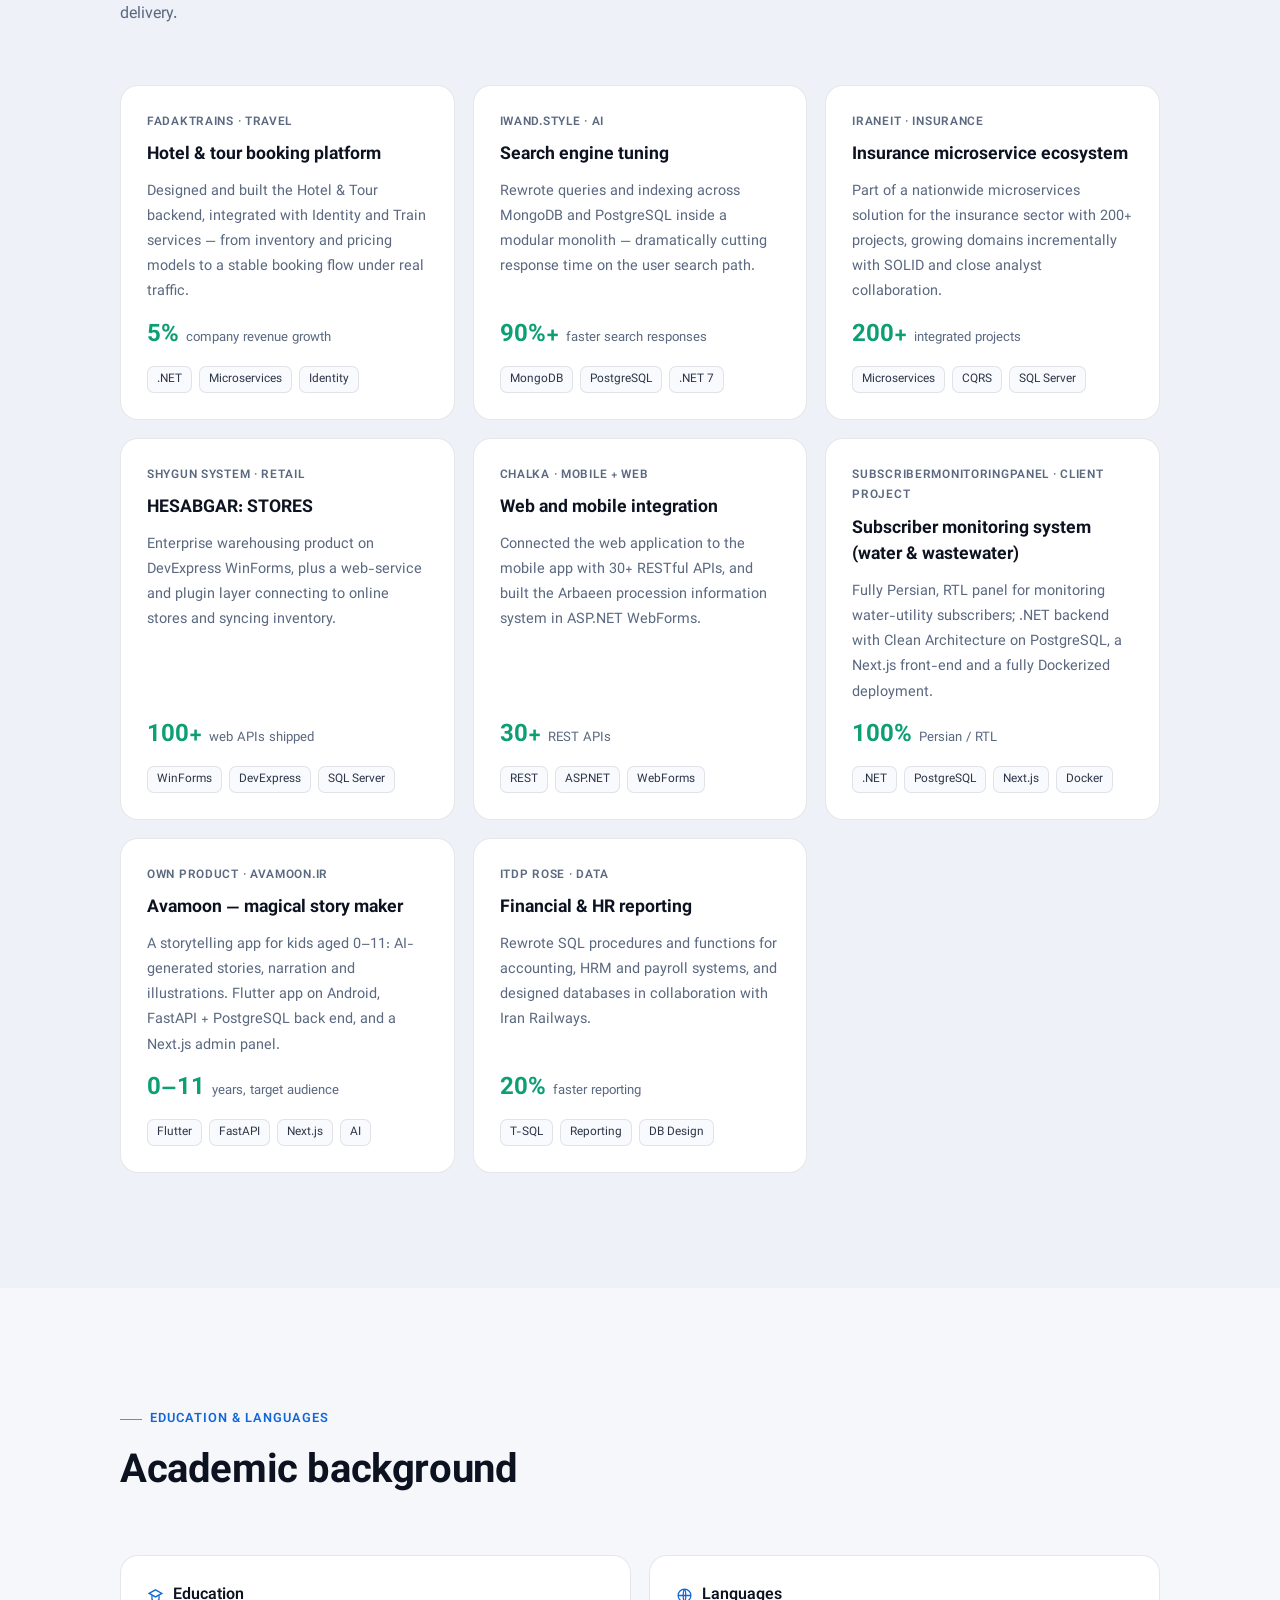
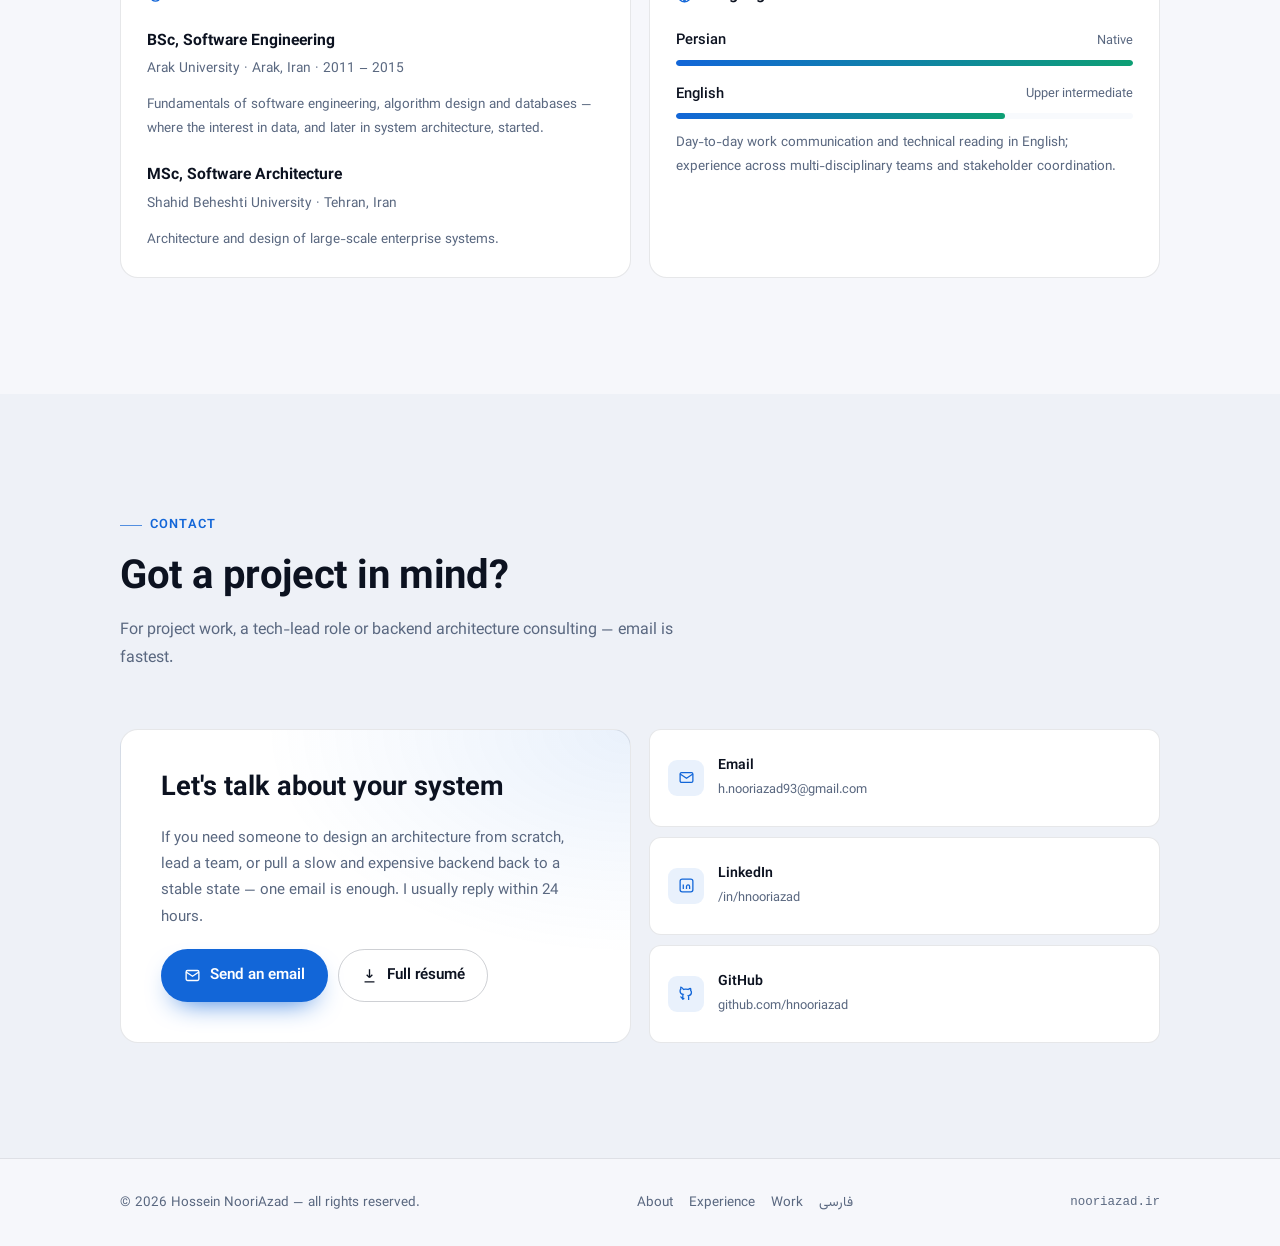
==== commit 80128299: "Remove hero profile photo (placement wasn't right); media assets kept for later use" ====
--- a/en/index.html
+++ b/en/index.html
@@ -12,7 +12,6 @@
 <link rel="alternate" hreflang="en" href="https://nooriazad.ir/en/">
 <link rel="alternate" hreflang="x-default" href="https://nooriazad.ir/">
 <link rel="icon" href="../assets/img/favicon.svg" type="image/svg+xml">
-<link rel="apple-touch-icon" href="../assets/img/apple-touch-icon.png">
 <link rel="apple-touch-icon" href="../assets/img/favicon.svg">
 
 <meta property="og:type" content="profile">
@@ -93,7 +92,6 @@
 <section class="hero">
   <div class="container hero__grid">
     <div>
-      <img class="heroPhoto" src="../assets/img/profile.png" width="76" height="68" alt="حسین نوری‌آزاد" decoding="async">
       <span class="badge-live"><span class="dot-live"></span> Open to .NET project work</span>
       <h1>I build software<br>that <span class="grad">scale</span></h1>
       <p class="hero__role">Hossein NooriAzad — Senior Software Engineer · Tech Lead</p>
--- a/assets/css/style.css
+++ b/assets/css/style.css
@@ -476,15 +476,6 @@
 .codecard .c { color: var(--muted); font-style: italic; }
 .codecard .n { color: #f8c96a; }
 
-/* ---------- Hero photo ---------- */
-.heroPhoto {
-  height: 68px;
-  width: auto;
-  margin-bottom: 14px;
-  filter: drop-shadow(0 14px 30px rgba(7, 9, 14, .55));
-}
-html[data-theme='light'] .heroPhoto { filter: drop-shadow(0 14px 24px rgba(16, 28, 51, .25)); }
-
 /* ---------- Stats ---------- */
 .stats {
   display: grid;
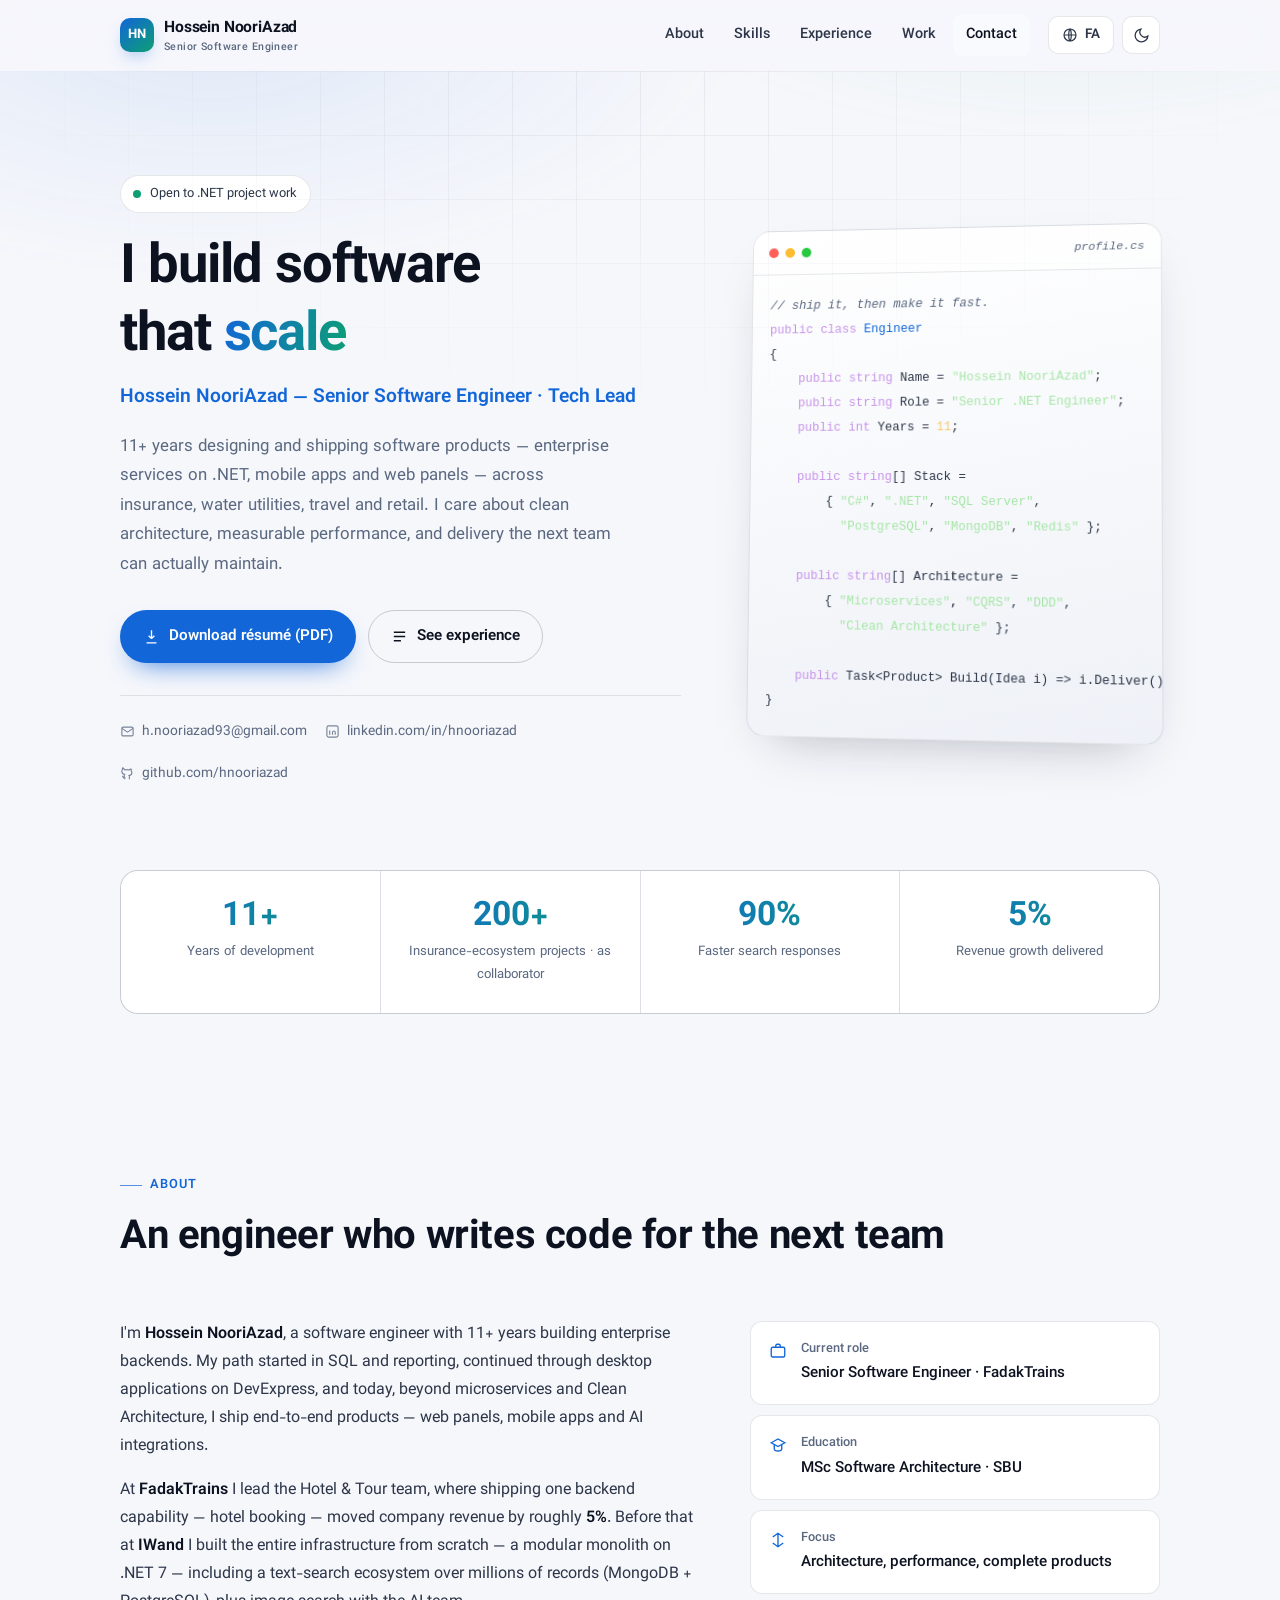
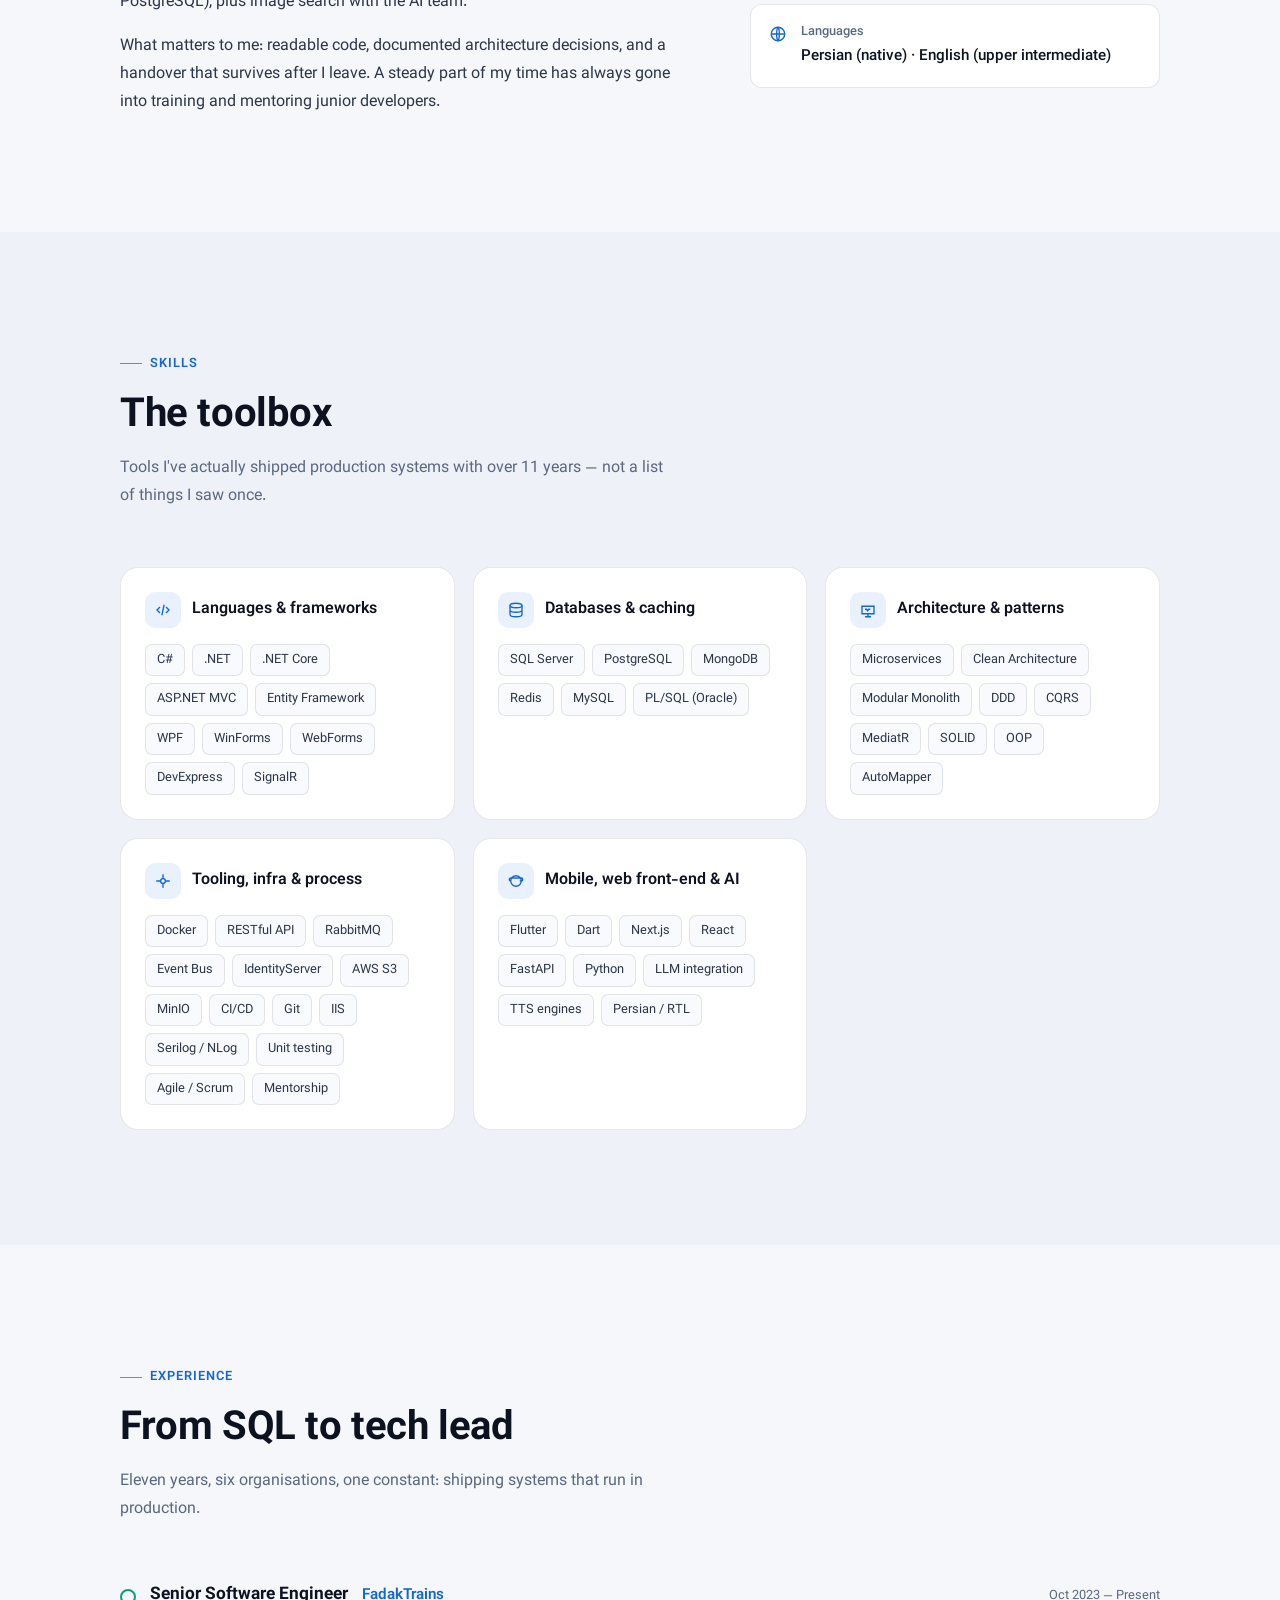
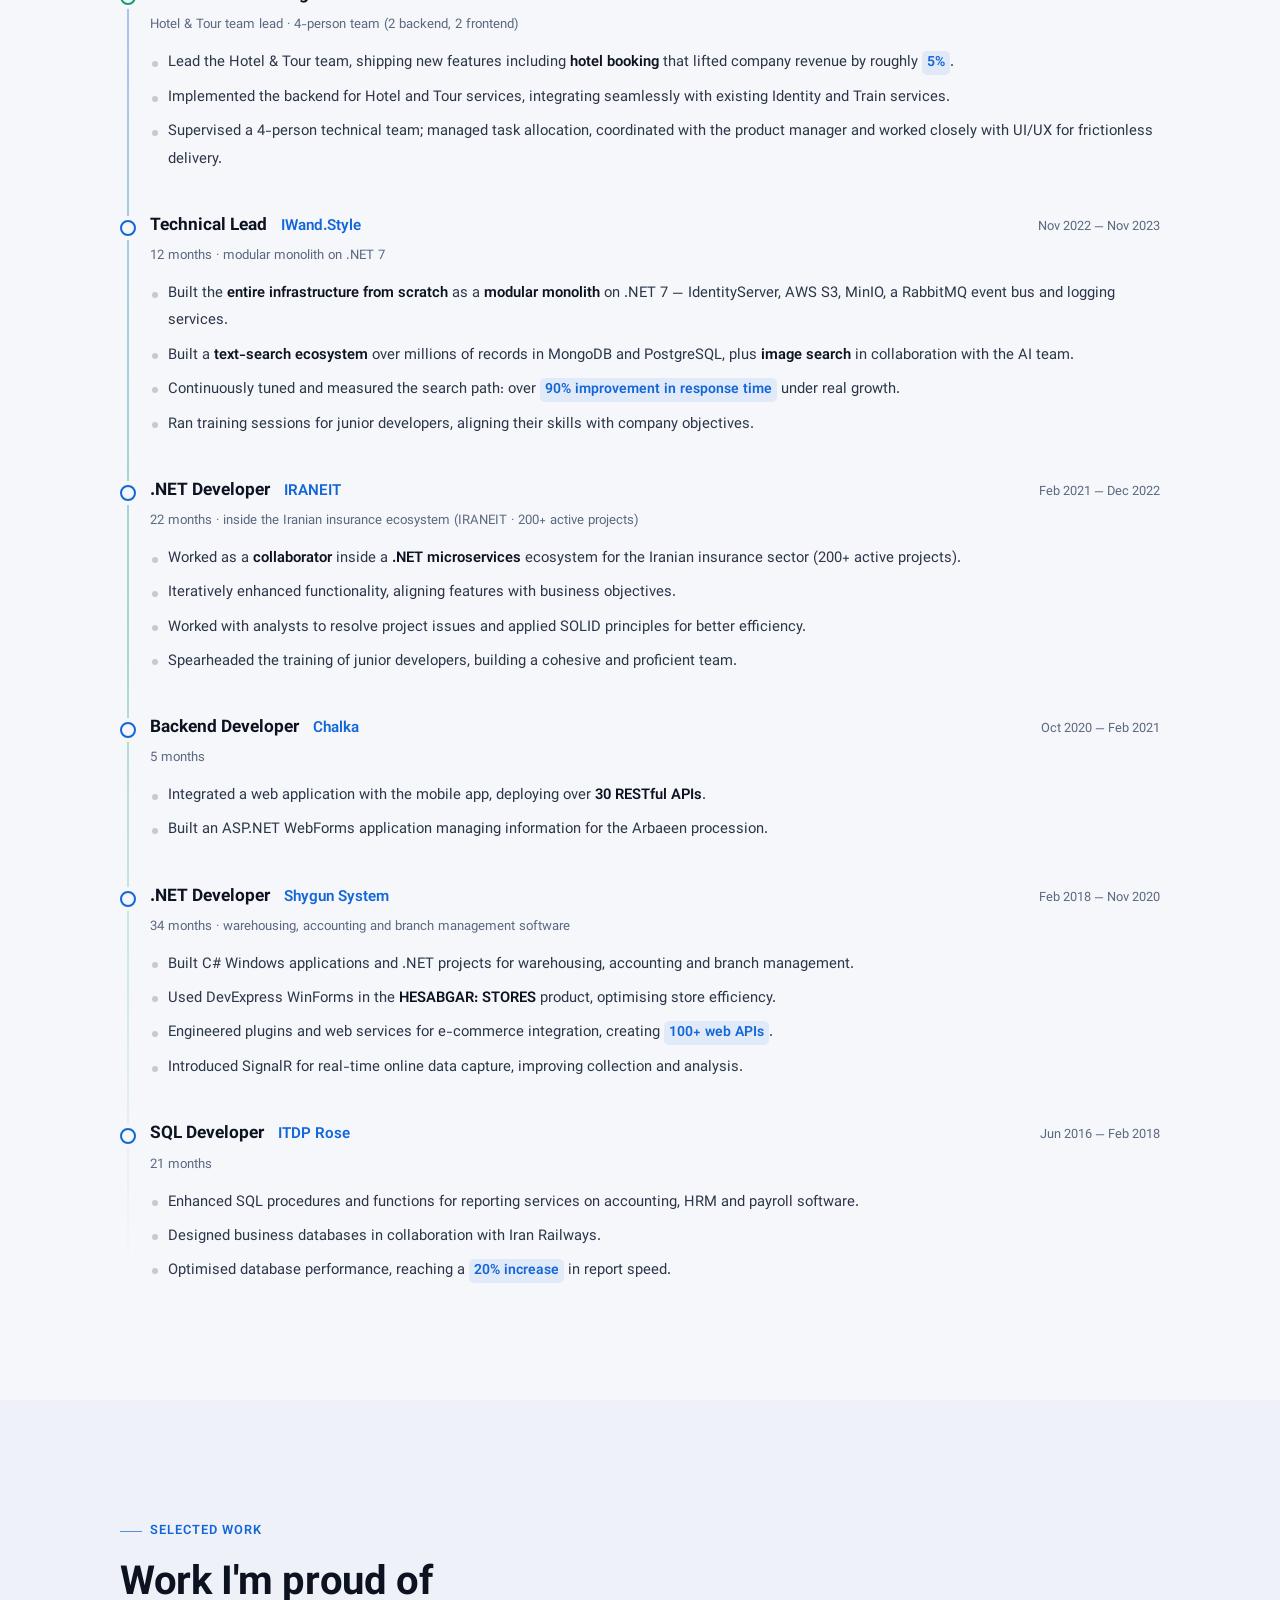
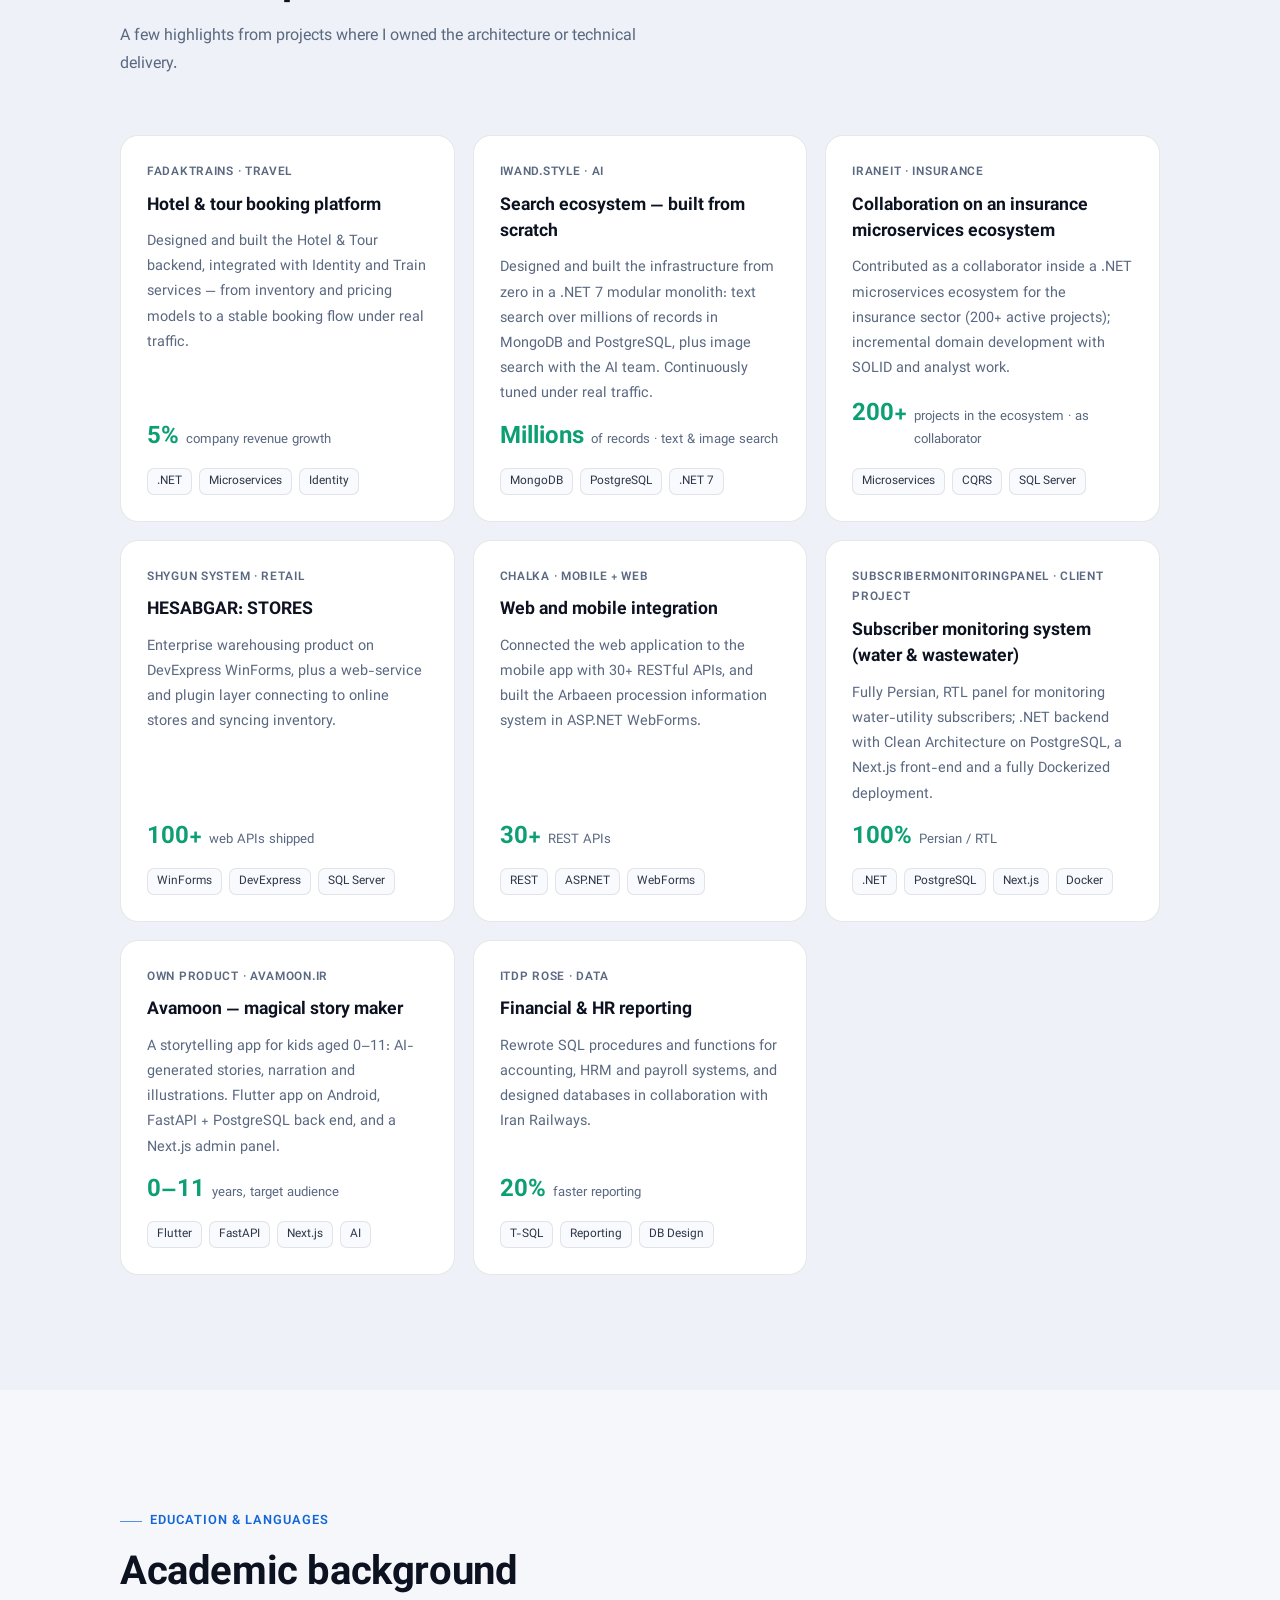
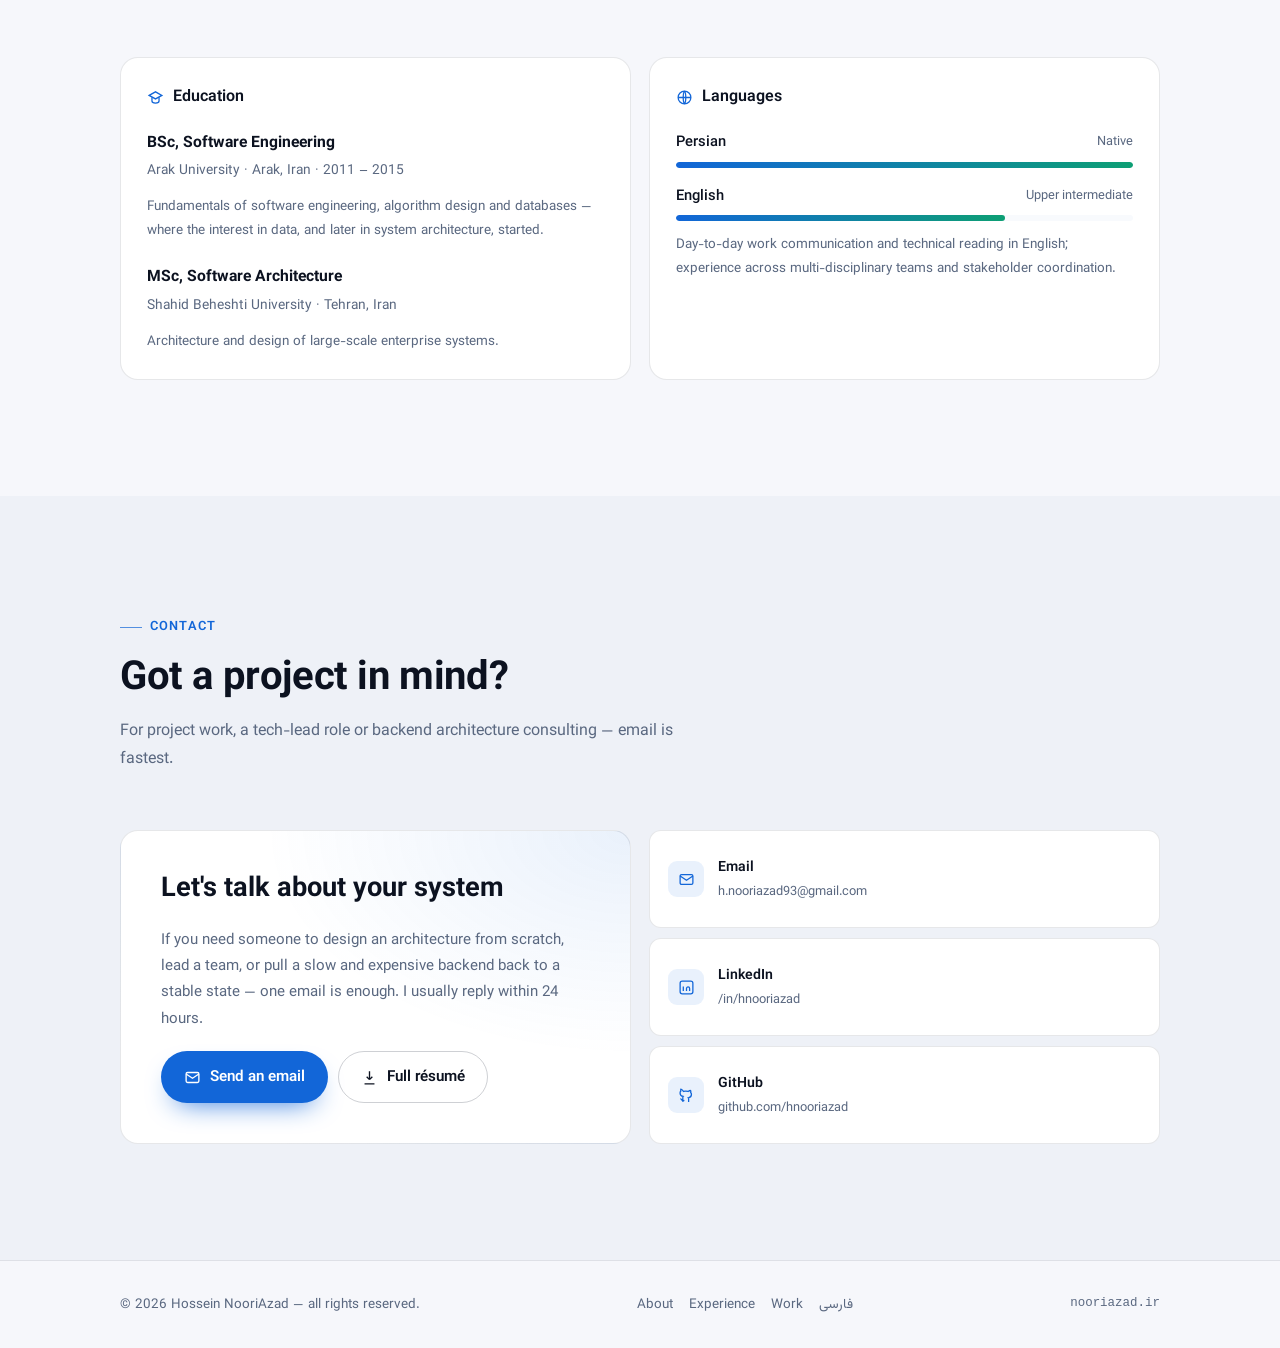
==== commit f8790358: "IWand: infrastructure built from scratch + text/image search over millions of records; IRANEIT: coll" ====
--- a/en/index.html
+++ b/en/index.html
@@ -152,7 +152,7 @@
 <div class="container" style="padding-bottom: clamp(20px,4vw,40px)">
   <div class="stats reveal">
     <div class="stat"><div class="stat__num">11+</div><div class="stat__label">Years of development</div></div>
-    <div class="stat"><div class="stat__num">200+</div><div class="stat__label">Insurance-ecosystem projects</div></div>
+    <div class="stat"><div class="stat__num">200+</div><div class="stat__label">Insurance-ecosystem projects · as collaborator</div></div>
     <div class="stat"><div class="stat__num">90%</div><div class="stat__label">Faster search responses</div></div>
     <div class="stat"><div class="stat__num">5%</div><div class="stat__label">Revenue growth delivered</div></div>
   </div>
@@ -176,9 +176,9 @@
         <p>
           At <strong>FadakTrains</strong> I lead the Hotel &amp; Tour team, where shipping one
           backend capability — hotel booking — moved company revenue by roughly
-          <strong>5%</strong>. Before that at <strong>IWand</strong> I raised a modular monolith
-          on .NET 7 and cut search response time by more than <strong>90%</strong> through careful
-          query and index tuning.
+          <strong>5%</strong>. Before that at <strong>IWand</strong> I built the entire infrastructure from
+          scratch — a modular monolith on .NET 7 — including a text-search ecosystem over
+          millions of records (MongoDB + PostgreSQL), plus image search with the AI team.
         </p>
         <p>
           What matters to me: readable code, documented architecture decisions, and a handover
@@ -317,9 +317,9 @@
         </div>
         <div class="job__where">12 months · modular monolith on .NET 7</div>
         <ul>
-          <li>Designed and implemented the application on a <b>modular monolith</b> architecture with .NET 7, IdentityServer, AWS S3, MinIO, a RabbitMQ event bus and logging services.</li>
-          <li>Used MongoDB and PostgreSQL for data processing in collaboration with the AI domain.</li>
-          <li>Achieved over <mark>90% improvement in search response time</mark> through meticulous query tuning.</li>
+          <li>Built the <b>entire infrastructure from scratch</b> as a <b>modular monolith</b> on .NET 7 — IdentityServer, AWS S3, MinIO, a RabbitMQ event bus and logging services.</li>
+          <li>Built a <b>text-search ecosystem</b> over millions of records in MongoDB and PostgreSQL, plus <b>image search</b> in collaboration with the AI team.</li>
+          <li>Continuously tuned and measured the search path: over <mark>90% improvement in response time</mark> under real growth.</li>
           <li>Ran training sessions for junior developers, aligning their skills with company objectives.</li>
         </ul>
       </article>
@@ -330,9 +330,9 @@
           <a class="job__company" href="https://www.iraneit.com/" target="_blank" rel="noopener">IRANEIT</a>
           <span class="job__when">Feb 2021 — Dec 2022</span>
         </div>
-        <div class="job__where">22 months · Iran insurance sector, 200+ projects</div>
+        <div class="job__where">22 months · inside the Iranian insurance ecosystem (IRANEIT · 200+ active projects) </div>
         <ul>
-          <li>Contributed to a comprehensive <b>.NET microservices</b> solution for the Iranian insurance sector, involving <mark>200+ projects</mark>.</li>
+          <li>Worked as a <b>collaborator</b> inside a <b>.NET microservices</b> ecosystem for the Iranian insurance sector (200+ active projects).</li>
           <li>Iteratively enhanced functionality, aligning features with business objectives.</li>
           <li>Worked with analysts to resolve project issues and applied SOLID principles for better efficiency.</li>
           <li>Spearheaded the training of junior developers, building a cohesive and proficient team.</li>
@@ -403,17 +403,17 @@
 
       <article class="project reveal">
         <div class="project__kicker">IWand.Style · AI</div>
-        <h3>Search engine tuning</h3>
-        <p>Rewrote queries and indexing across MongoDB and PostgreSQL inside a modular monolith — dramatically cutting response time on the user search path.</p>
-        <div class="project__metric"><b>90%+</b><span>faster search responses</span></div>
+        <h3>Search ecosystem — built from scratch</h3>
+        <p>Designed and built the infrastructure from zero in a .NET 7 modular monolith: text search over millions of records in MongoDB and PostgreSQL, plus image search with the AI team. Continuously tuned under real traffic.</p>
+        <div class="project__metric"><b>Millions</b><span>of records · text &amp; image search</span></div>
         <div class="pills"><span class="pill">MongoDB</span><span class="pill">PostgreSQL</span><span class="pill">.NET 7</span></div>
       </article>
 
       <article class="project reveal">
         <div class="project__kicker">IRANEIT · Insurance</div>
-        <h3>Insurance microservice ecosystem</h3>
-        <p>Part of a nationwide microservices solution for the insurance sector with 200+ projects, growing domains incrementally with SOLID and close analyst collaboration.</p>
-        <div class="project__metric"><b>200+</b><span>integrated projects</span></div>
+        <h3>Collaboration on an insurance microservices ecosystem</h3>
+        <p>Contributed as a collaborator inside a .NET microservices ecosystem for the insurance sector (200+ active projects); incremental domain development with SOLID and analyst work.</p>
+        <div class="project__metric"><b>200+</b><span>projects in the ecosystem · as collaborator</span></div>
         <div class="pills"><span class="pill">Microservices</span><span class="pill">CQRS</span><span class="pill">SQL Server</span></div>
       </article>
 
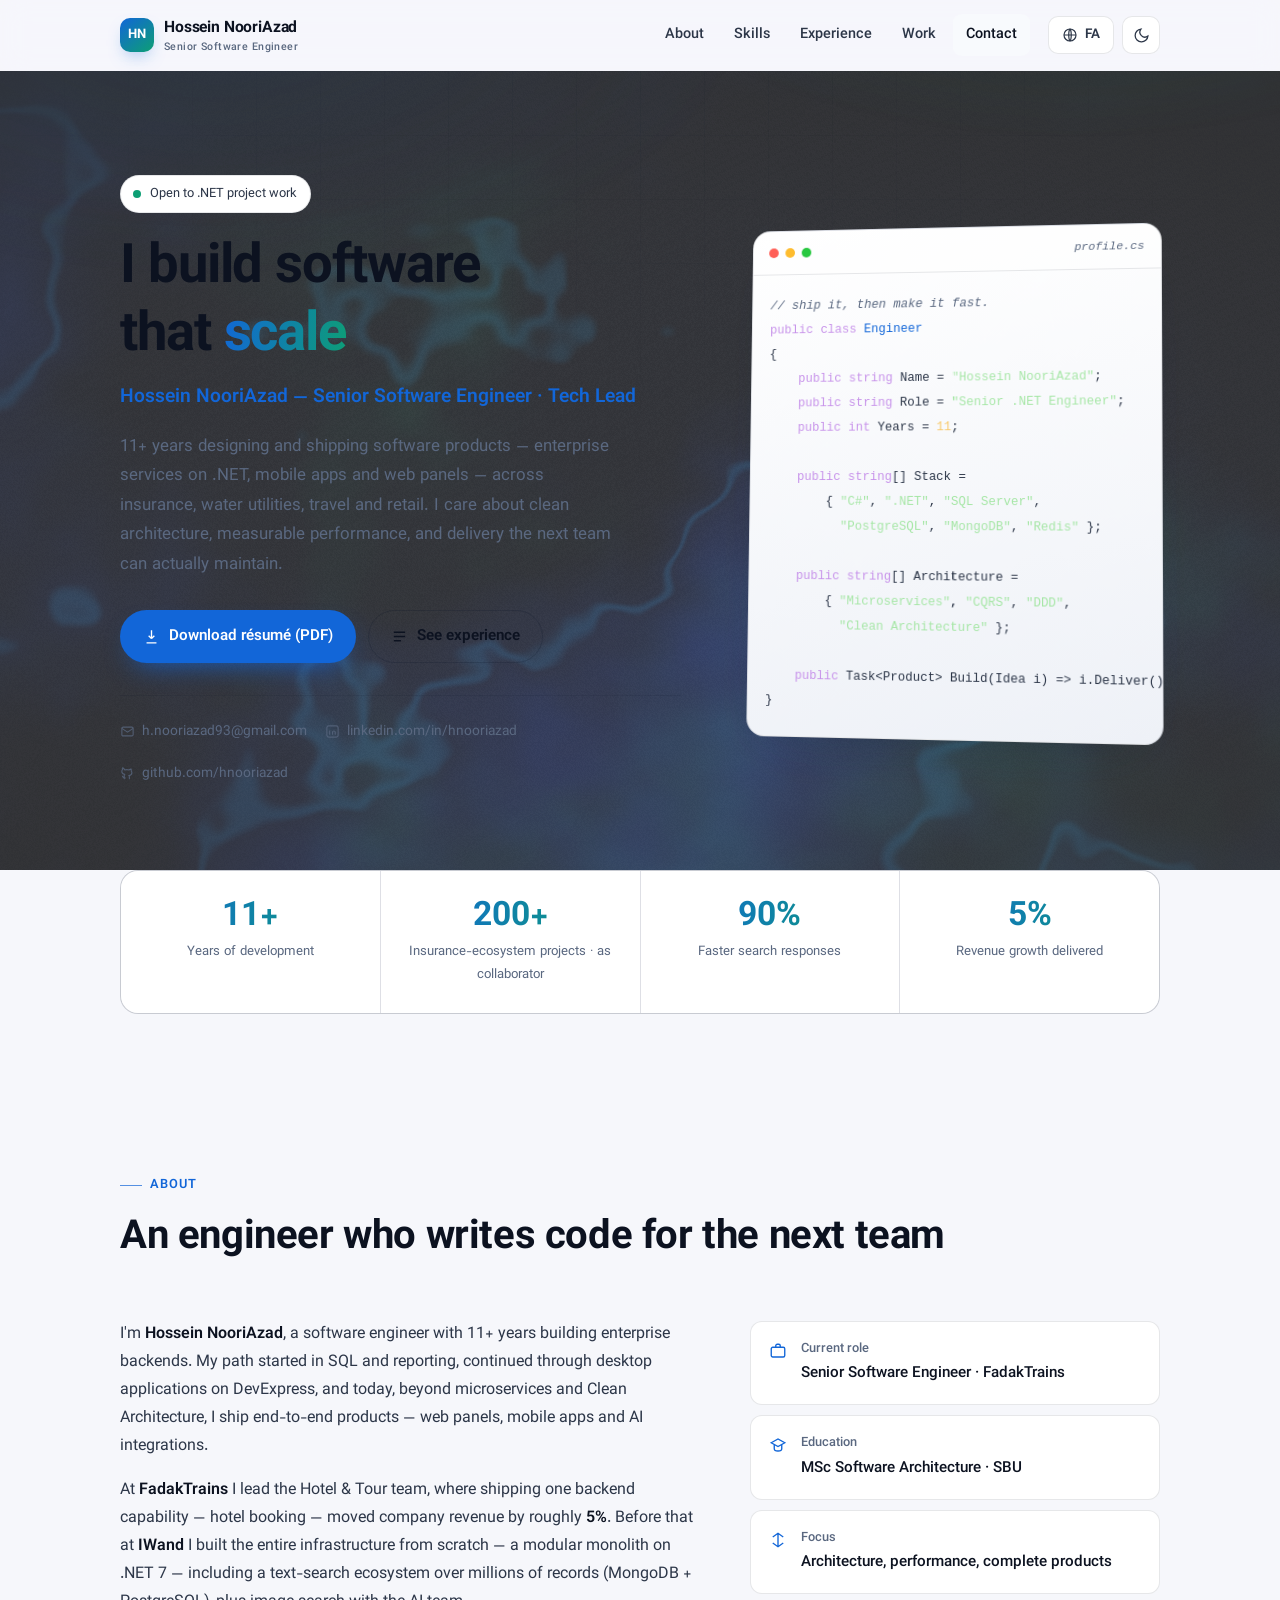
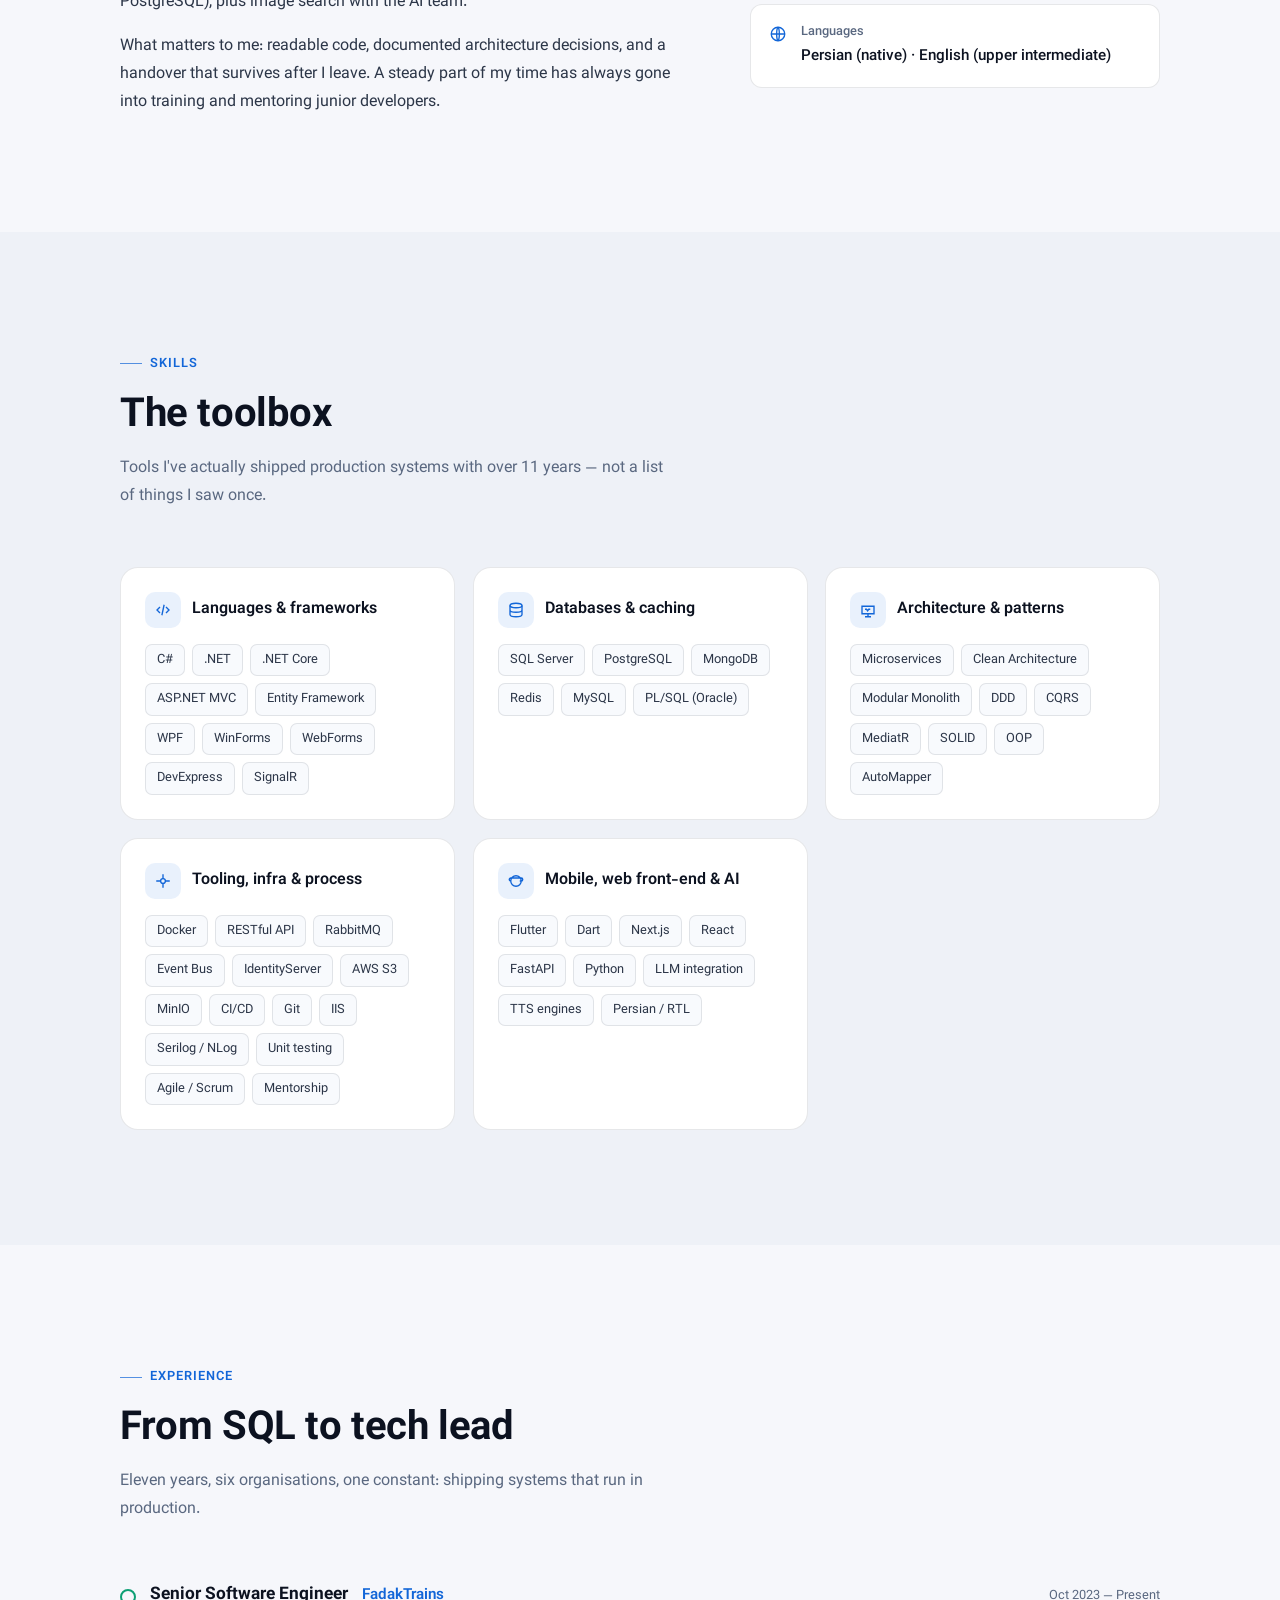
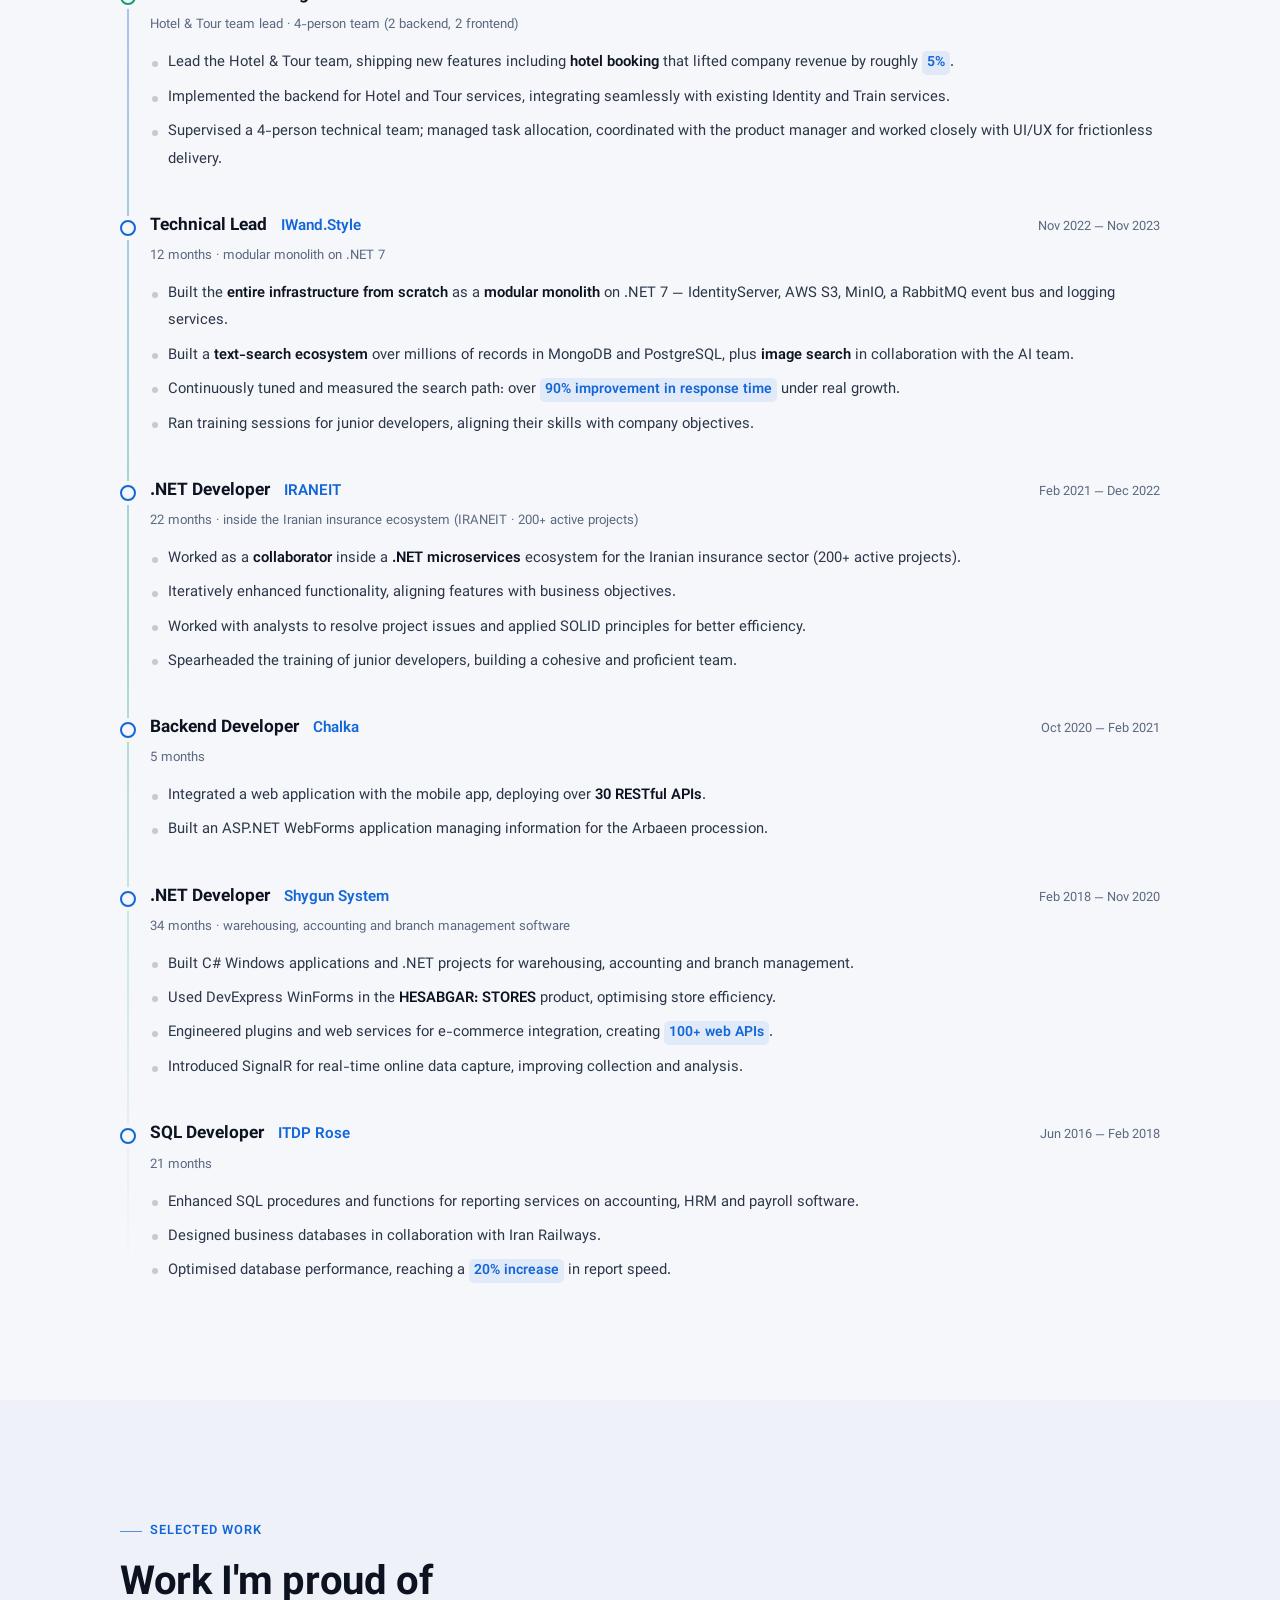
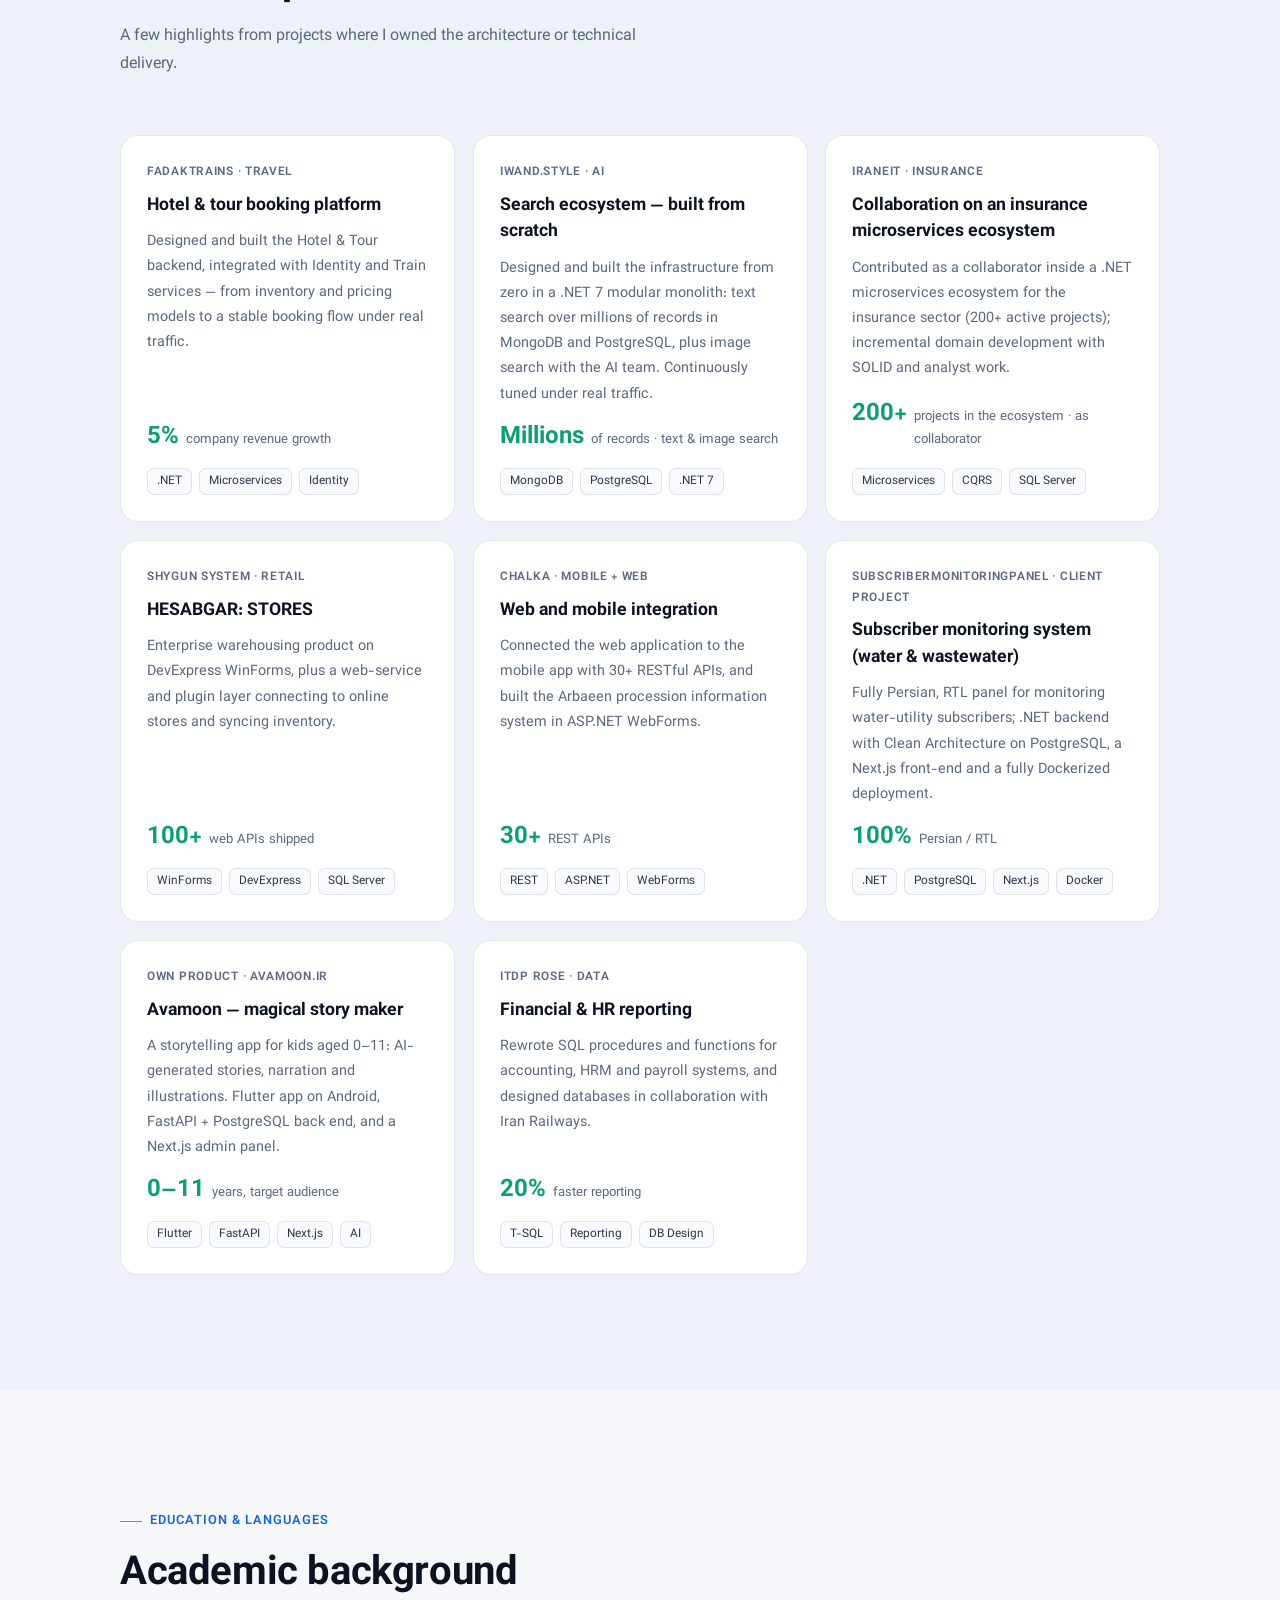
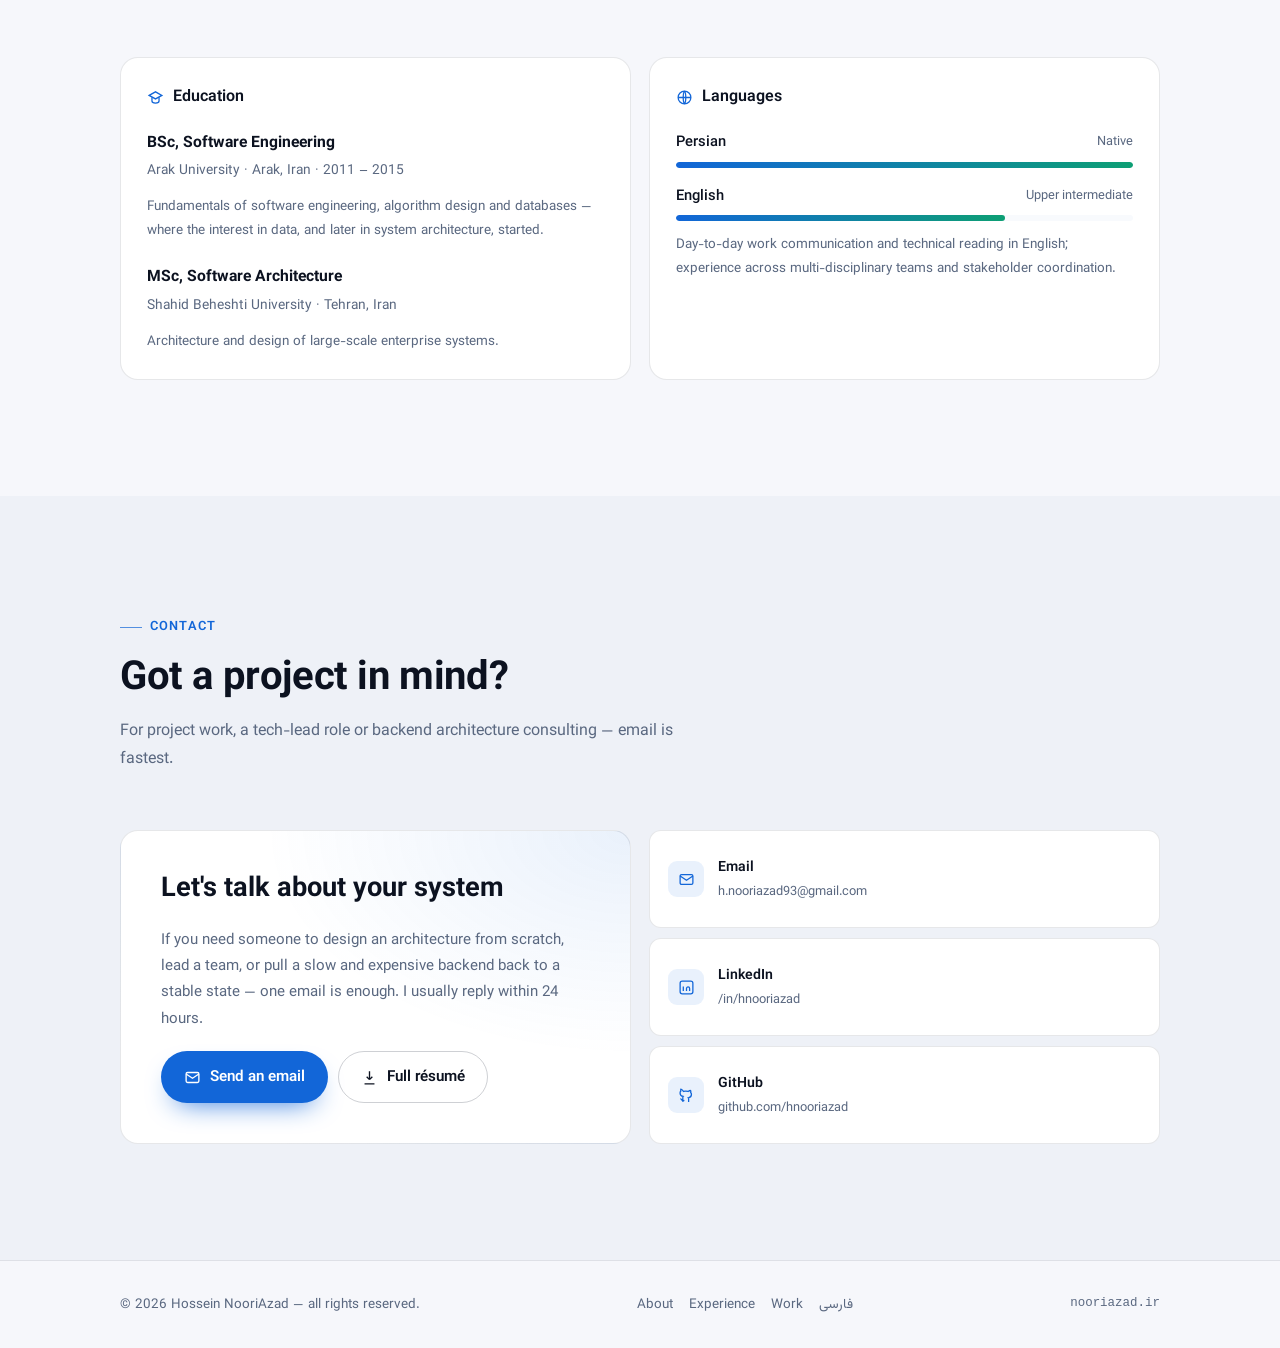
==== commit 7fca1b0b: "Main site: shader aurora hero as live background (dimmed to 26%/19%, canvas fades on scroll, content" ====
--- a/en/index.html
+++ b/en/index.html
@@ -90,6 +90,7 @@
 </div>
 
 <section class="hero">
+  <div id="gl" aria-hidden="true"></div>
   <div class="container hero__grid">
     <div>
       <span class="badge-live"><span class="dot-live"></span> Open to .NET project work</span>
@@ -556,5 +557,6 @@
 </footer>
 
 <script src="../assets/js/main.js" defer></script>
+<script type="module" src="../assets/js/gl-hero.js"></script>
 </body>
 </html>
--- a/assets/css/style.css
+++ b/assets/css/style.css
@@ -320,6 +320,11 @@
 .drawer__close { align-self: flex-end; margin-bottom: 12px; }
 
 /* ---------- Hero ---------- */
+#gl { position: absolute; inset: 0; z-index: 0; pointer-events: none; }
+#gl canvas { width: 100%; height: 100%; display: block; opacity: .9; }
+.hero > .hero__grid { position: relative; z-index: 3; }
+.hero::before { z-index: 1; }
+.hero::after { z-index: 2; }
 .hero {
   position: relative;
   padding-block: clamp(56px, 9vw, 104px) clamp(48px, 7vw, 84px);
@@ -335,6 +340,13 @@
     radial-gradient(45% 55% at 78% 10%, var(--accent-2-soft), transparent 72%);
   pointer-events: none;
   filter: blur(10px);
+  animation: aurora 14s ease-in-out infinite alternate;
+  will-change: transform;
+}
+@keyframes aurora {
+  0%   { transform: translate3d(-3%, -2%, 0) scale(1); }
+  50%  { transform: translate3d(3%, 2%, 0) scale(1.08); }
+  100% { transform: translate3d(-2%, 3%, 0) scale(1.04) rotate(1.5deg); }
 }
 .hero::after {
   content: '';
@@ -436,6 +448,11 @@
   overflow: hidden;
   transform: perspective(1200px) rotateY(-6deg) rotateX(3deg);
   transition: transform .5s ease;
+  animation: floaty 7s ease-in-out infinite alternate;
+}
+@keyframes floaty {
+  from { margin-top: 0; }
+  to { margin-top: -10px; }
 }
 html[dir='rtl'] .codecard { transform: perspective(1200px) rotateY(6deg) rotateX(3deg); }
 .codecard:hover { transform: perspective(1200px) rotateY(0) rotateX(0); }
@@ -541,12 +558,16 @@
   border: 1px solid var(--border);
   border-radius: var(--radius);
   background: var(--card);
-  transition: border-color .2s ease, transform .2s ease, background .2s ease;
+  transform-style: preserve-3d;
+  transition: border-color .2s ease, transform .35s cubic-bezier(.22,.61,.36,1), background .2s ease, box-shadow .35s ease;
+  will-change: transform;
 }
 .skillcard:hover {
-  border-color: var(--border-hi);
-  transform: translateY(-3px);
+  border-color: var(--accent);
   background: var(--card-hi);
+  box-shadow: 0 24px 50px -22px rgba(0,0,0,.55);
+  /* JS sets --tiltx/--tilty; fallback lift when not */
+  transform: perspective(800px) rotateX(var(--tiltx, 0deg)) rotateY(var(--tilty, 0deg)) translateY(-3px);
 }
 .skillcard__head {
   display: flex;
@@ -671,7 +692,9 @@
   border-radius: var(--radius);
   background: var(--card);
   overflow: hidden;
-  transition: transform .25s ease, border-color .25s ease;
+  transform-style: preserve-3d;
+  transition: transform .35s cubic-bezier(.22,.61,.36,1), border-color .25s ease, box-shadow .35s ease;
+  will-change: transform;
 }
 .project::after {
   content: '';
@@ -683,7 +706,11 @@
   opacity: 0;
   transition: opacity .25s ease;
 }
-.project:hover { transform: translateY(-4px); border-color: var(--border-hi); }
+.project:hover {
+  transform: perspective(800px) rotateX(var(--tiltx, 0deg)) rotateY(var(--tilty, 0deg)) translateY(-4px);
+  border-color: var(--accent);
+  box-shadow: 0 24px 50px -22px rgba(0,0,0,.55);
+}
 .project:hover::after { opacity: 1; }
 .project__kicker {
   font-size: .74rem;
@@ -841,8 +868,8 @@
 /* ---------- Reveal animation ---------- */
 .reveal {
   opacity: 0;
-  transform: translateY(18px);
-  transition: opacity .6s cubic-bezier(.22, .61, .36, 1), transform .6s cubic-bezier(.22, .61, .36, 1);
+  transform: translateY(22px) scale(.985);
+  transition: opacity .7s cubic-bezier(.22, .61, .36, 1), transform .7s cubic-bezier(.22, .61, .36, 1);
 }
 .reveal.is-in { opacity: 1; transform: none; }
 
@@ -850,6 +877,7 @@
   html { scroll-behavior: auto; }
   .reveal { opacity: 1; transform: none; transition: none; }
   * { animation-duration: .001ms !important; animation-iteration-count: 1 !important; }
+  .hero::before, .codecard { animation: none !important; }
   .codecard, html[dir='rtl'] .codecard { transform: none; }
 }
 
@@ -886,3 +914,8 @@
   .section { padding-block: 20px; }
   .reveal { opacity: 1; transform: none; }
 }
+
+/* ---------- pointer polish ---------- */
+.stat { transition: background .2s ease; }
+.stat:hover { background: var(--card-hi); }
+@media (hover: none) { .skillcard:hover, .project:hover { transform: none; } }
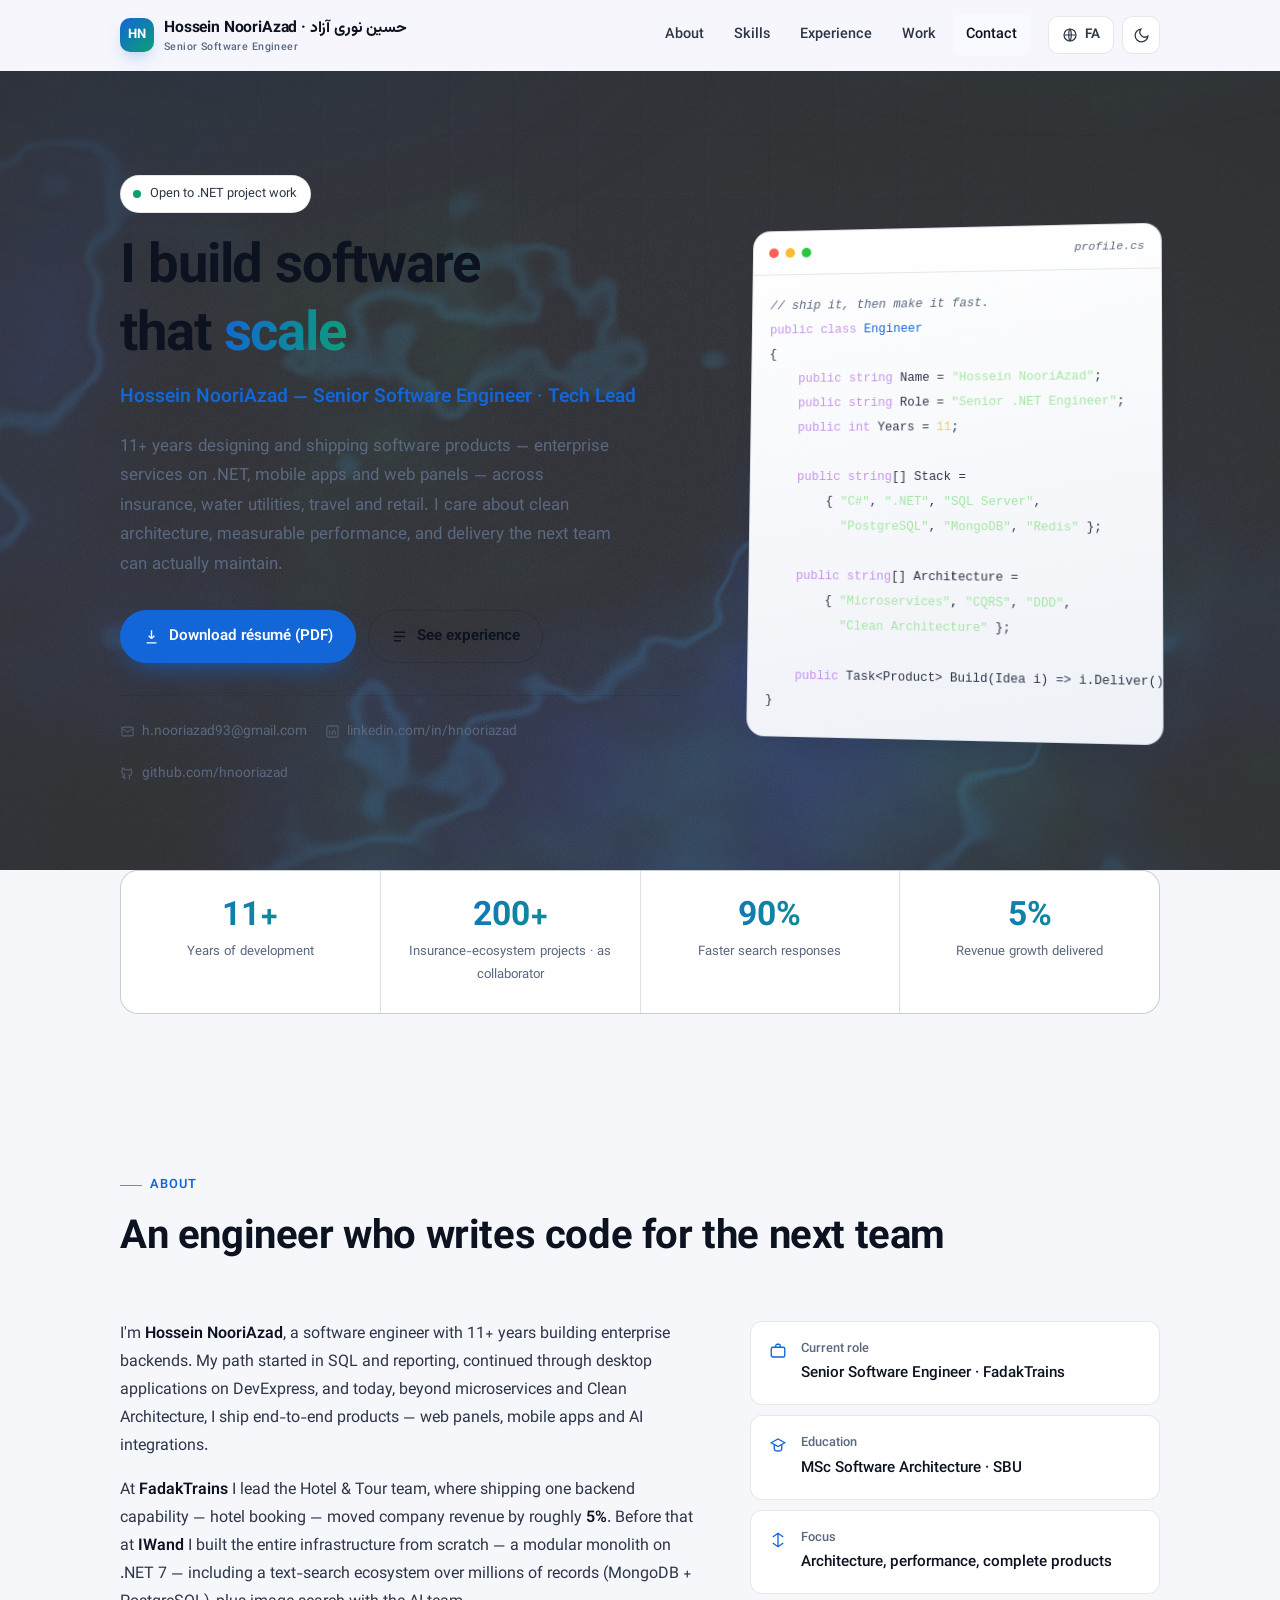
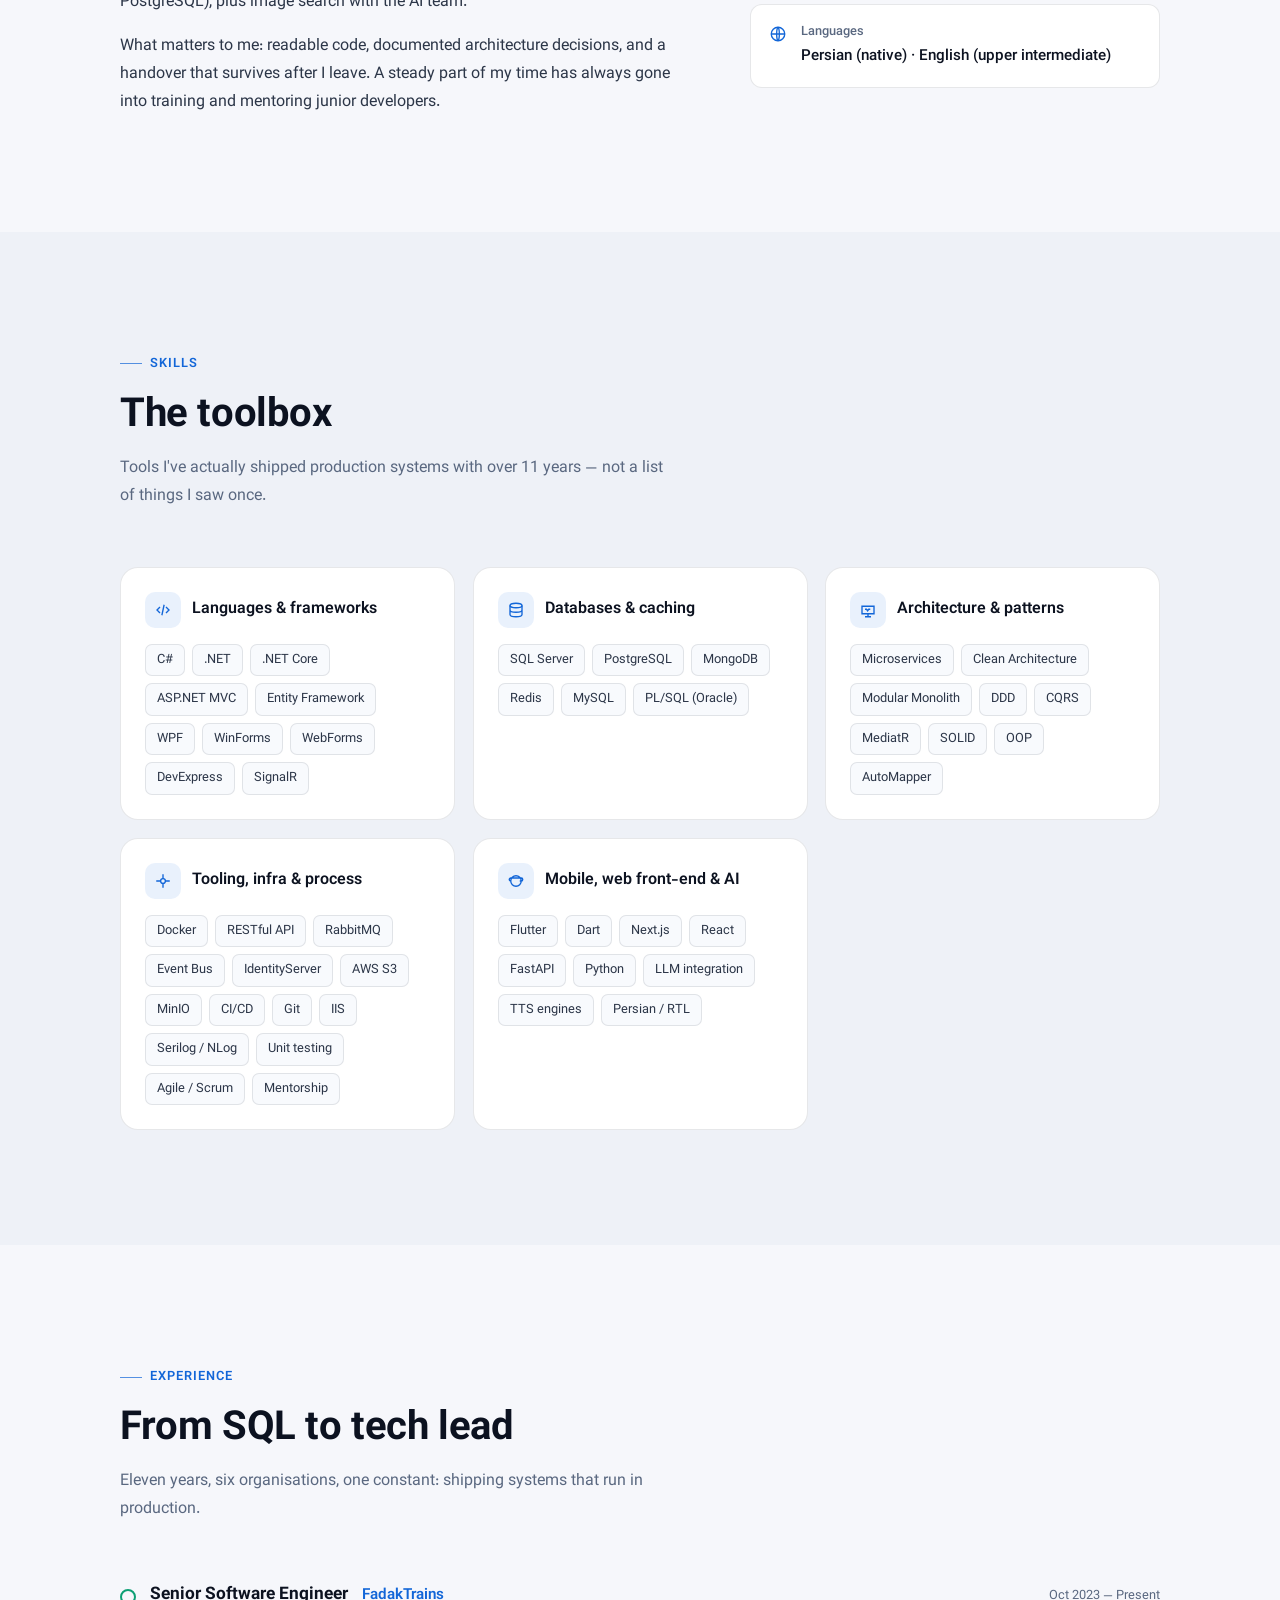
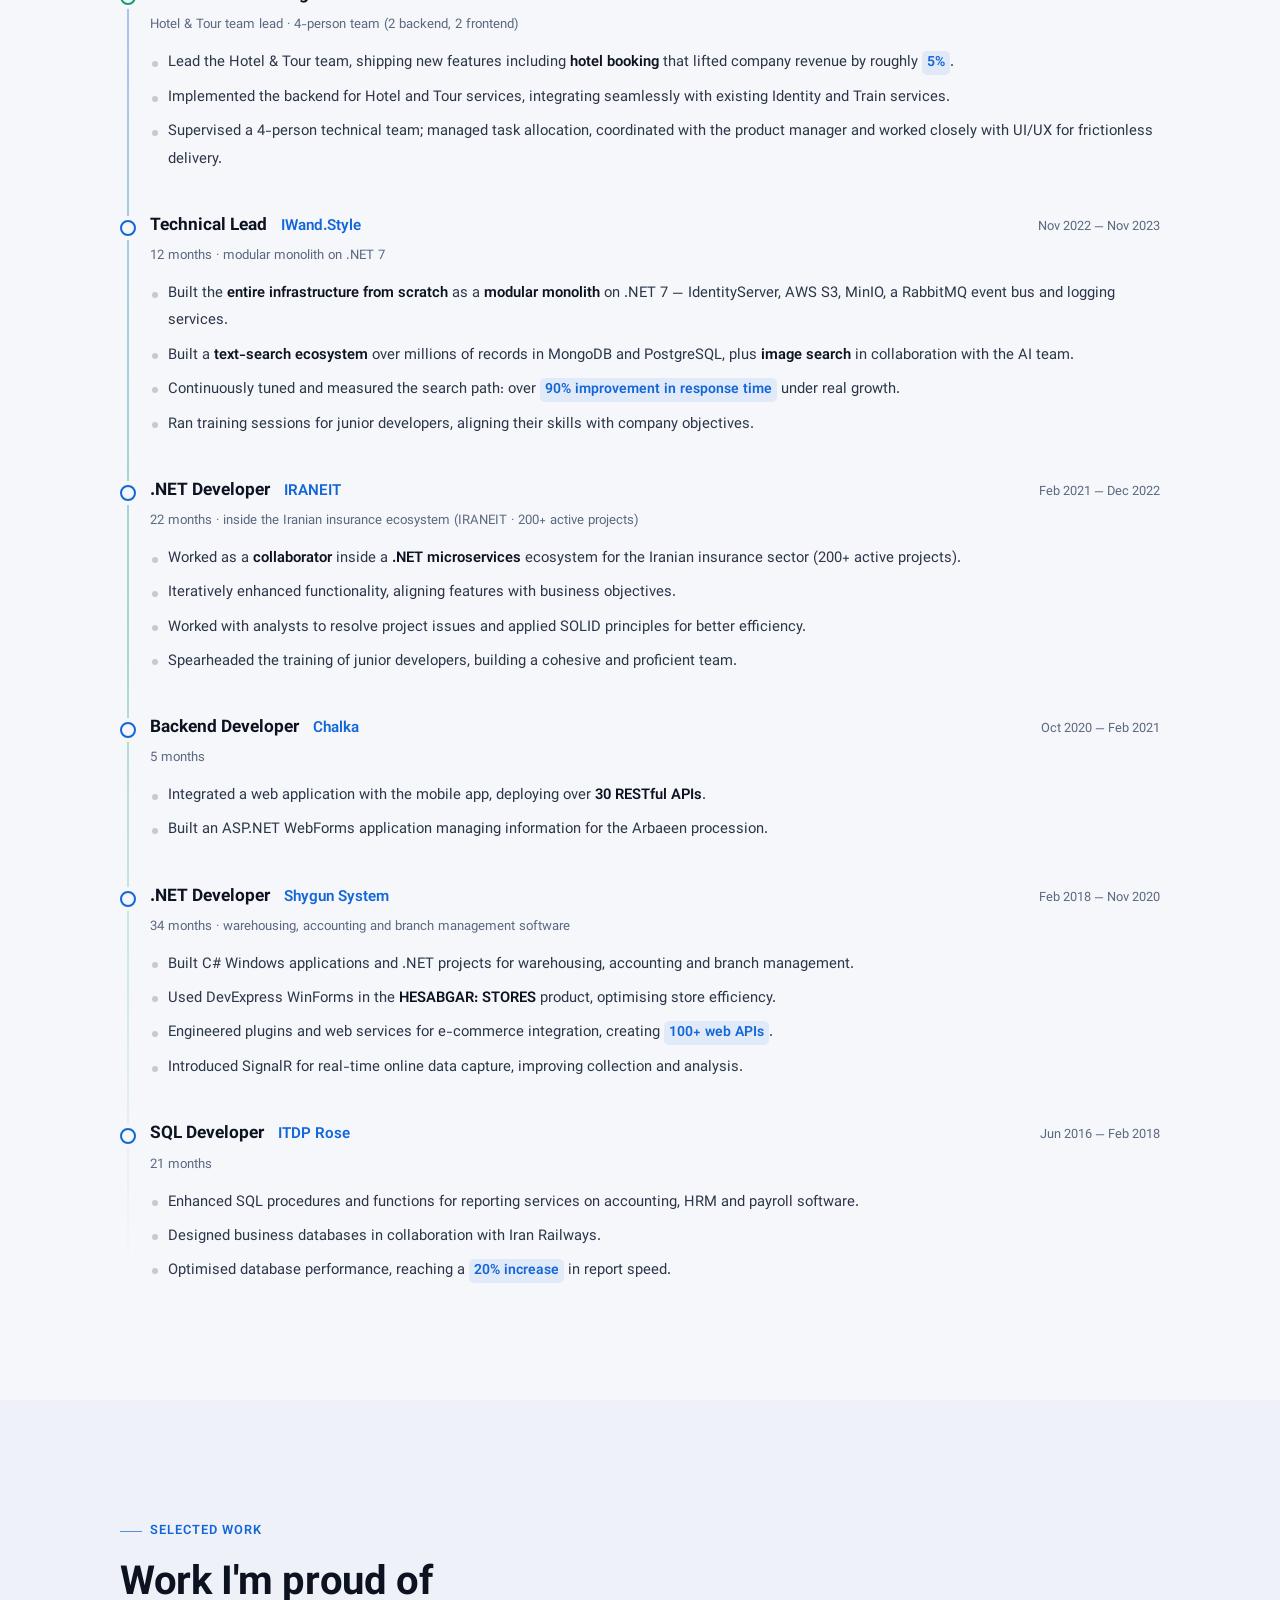
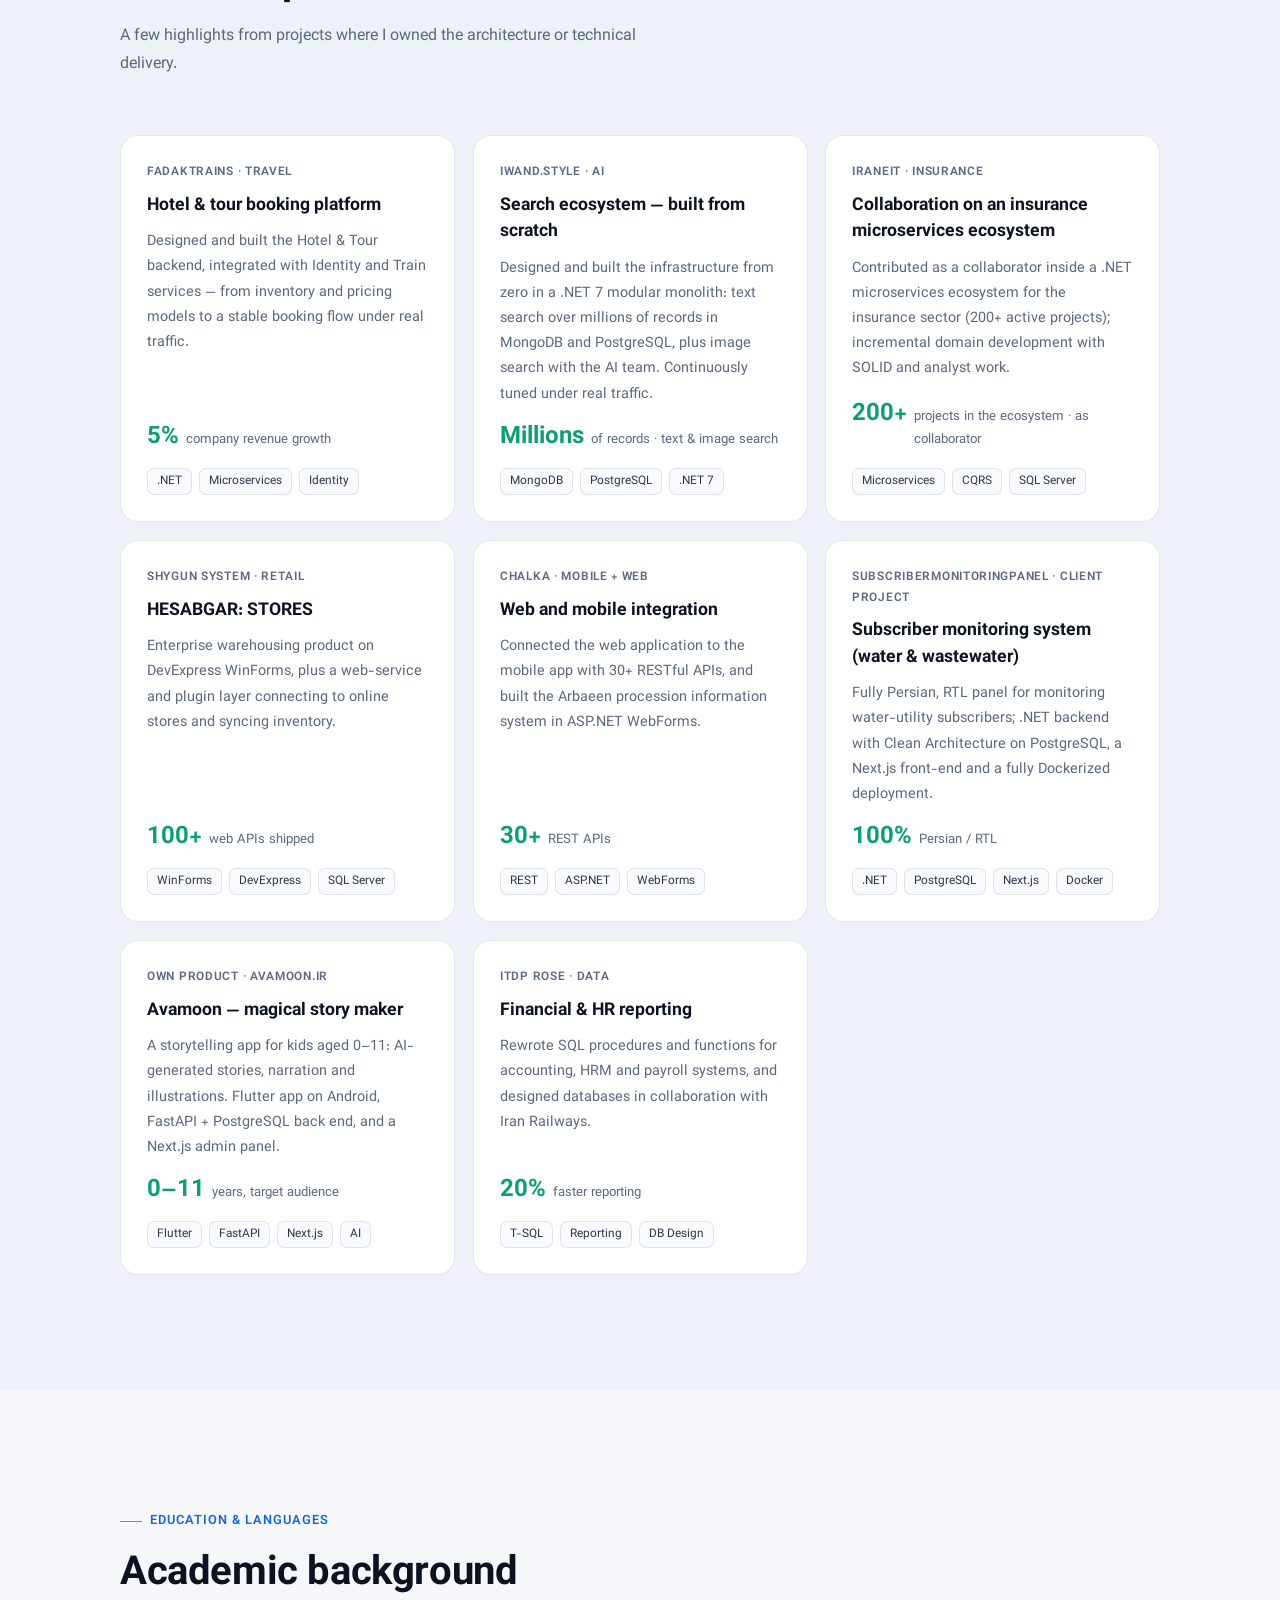
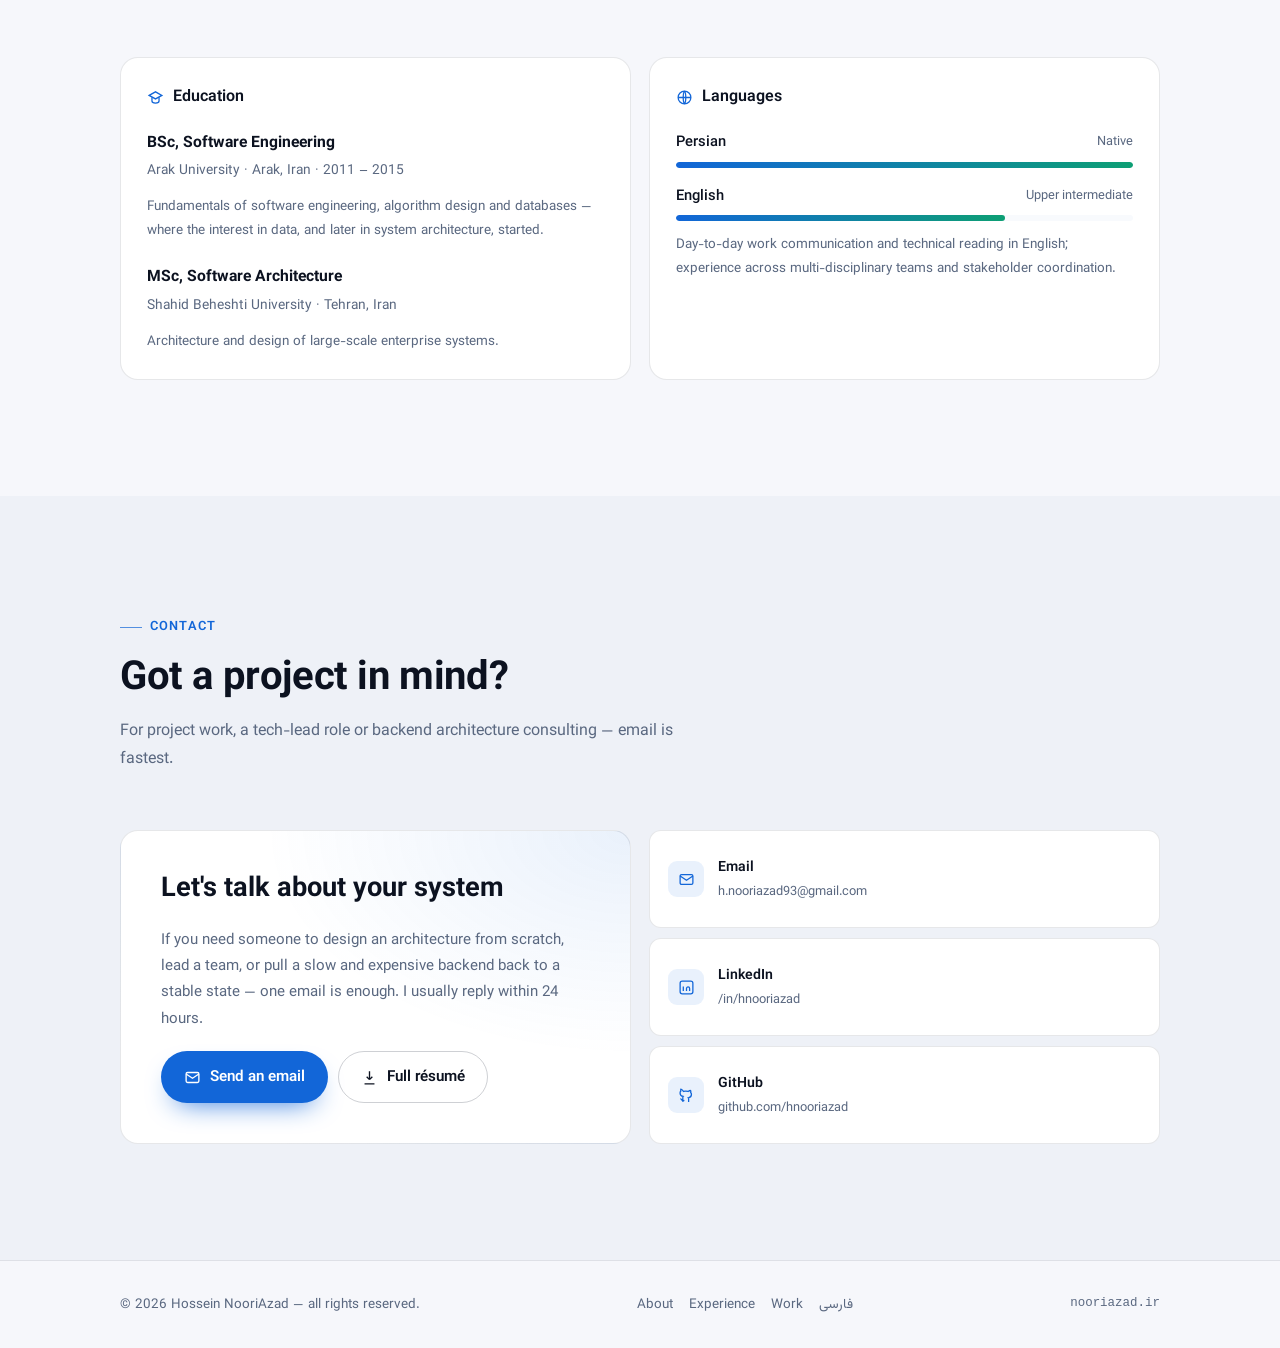
==== commit 4d6dc869: "SEO: name-variant targeting (حسین نوری آزاد / نوری آزاد / Hossein NooriAzad) — titles, keywords, dua" ====
--- a/en/index.html
+++ b/en/index.html
@@ -3,9 +3,12 @@
 <head>
 <meta charset="UTF-8">
 <meta name="viewport" content="width=device-width, initial-scale=1">
-<title>Hossein NooriAzad | Senior Software Engineer &amp; Tech Lead</title>
+<title>Hossein NooriAzad (حسین نوری آزاد) | Senior Software Engineer &amp; Tech Lead</title>
 <meta name="description" content="Portfolio of Hossein NooriAzad — senior software engineer and tech lead with 11+ years building scalable backends and microservices with C#/.NET, SQL Server, PostgreSQL, MongoDB and Redis.">
 <meta name="author" content="Hossein NooriAzad">
+<meta name="keywords" content="Hossein NooriAzad, حسین نوری آزاد, نوری آزاد, senior software engineer Iran, .NET tech lead, personal website">
+<meta property="og:profile:first_name" content="Hossein">
+<meta property="og:profile:last_name" content="NooriAzad">
 <meta name="theme-color" content="#07090e">
 <link rel="canonical" href="https://nooriazad.ir/en/">
 <link rel="alternate" hreflang="fa" href="https://nooriazad.ir/">
@@ -17,11 +20,12 @@
 <meta property="og:type" content="profile">
 <meta property="og:locale" content="en_US">
 <meta property="og:site_name" content="nooriazad.ir">
-<meta property="og:title" content="Hossein NooriAzad | Senior .NET Engineer &amp; Tech Lead">
+<meta property="og:title" content="Hossein NooriAzad (حسین نوری آزاد) | Senior Software Engineer &amp; Tech Lead">
 <meta property="og:description" content="11+ years shipping complete software products: enterprise services on .NET, mobile apps and web panels. Clean architecture, measurable performance, dependable delivery.">
 <meta property="og:url" content="https://nooriazad.ir/en/">
 <meta property="og:image" content="https://nooriazad.ir/assets/img/og.png">
 <meta name="twitter:card" content="summary_large_image">
+<meta name="twitter:creator" content="@hnooriazad">
 <meta name="twitter:image" content="https://nooriazad.ir/assets/img/og.png">
 
 <link rel="preload" href="../assets/fonts/Vazirmatn-Regular.woff2" as="font" type="font/woff2" crossorigin>
@@ -36,8 +40,10 @@
   "jobTitle": "Senior Software Engineer / Tech Lead",
   "url": "https://nooriazad.ir/en/",
   "email": "mailto:h.nooriazad93@gmail.com",
-  "sameAs": ["https://www.linkedin.com/in/hnooriazad", "https://github.com/hnooriazad"],
+  "sameAs": ["https://www.linkedin.com/in/hnooriazad", "https://github.com/hnooriazad", "https://www.google.com/search?q=%22Hossein+NooriAzad%22"],
   "knowsAbout": ["C#", ".NET", "ASP.NET Core", "Microservices", "SQL Server", "PostgreSQL", "MongoDB", "Redis", "RabbitMQ", "Docker", "Clean Architecture", "CQRS", "DDD"],
+  "nationality": { "@type": "Country", "name": "Iran" },
+  "address": { "@type": "PostalAddress", "addressCountry": "IR", "addressRegion": "Tehran" },
   "alumniOf": [ { "@type": "CollegeOrUniversity", "name": "Shahid Beheshti University" }, { "@type": "CollegeOrUniversity", "name": "Arak University" } ]
 }
 </script>
@@ -48,7 +54,7 @@
   <div class="container header__inner">
     <a class="brand" href="#top" aria-label="Hossein NooriAzad — home">
       <span class="brand__mark">HN</span>
-      <span class="brand__text">Hossein NooriAzad<small>Senior Software Engineer</small></span>
+      <span class="brand__text">Hossein NooriAzad · حسین نوری آزاد<small>Senior Software Engineer</small></span>
     </a>
 
     <nav class="nav" aria-label="Main navigation">
@@ -96,7 +102,7 @@
       <span class="badge-live"><span class="dot-live"></span> Open to .NET project work</span>
       <h1>I build software<br>that <span class="grad">scale</span></h1>
       <p class="hero__role">Hossein NooriAzad — Senior Software Engineer · Tech Lead</p>
-      <p class="hero__lead">
+      <p class="hero__lead" data-name="Hossein NooriAzad">
         11+ years designing and shipping software products — enterprise services on .NET, mobile apps and web panels — across
         insurance, water utilities, travel and retail. I care about clean architecture, measurable performance,
         and delivery the next team can actually maintain.
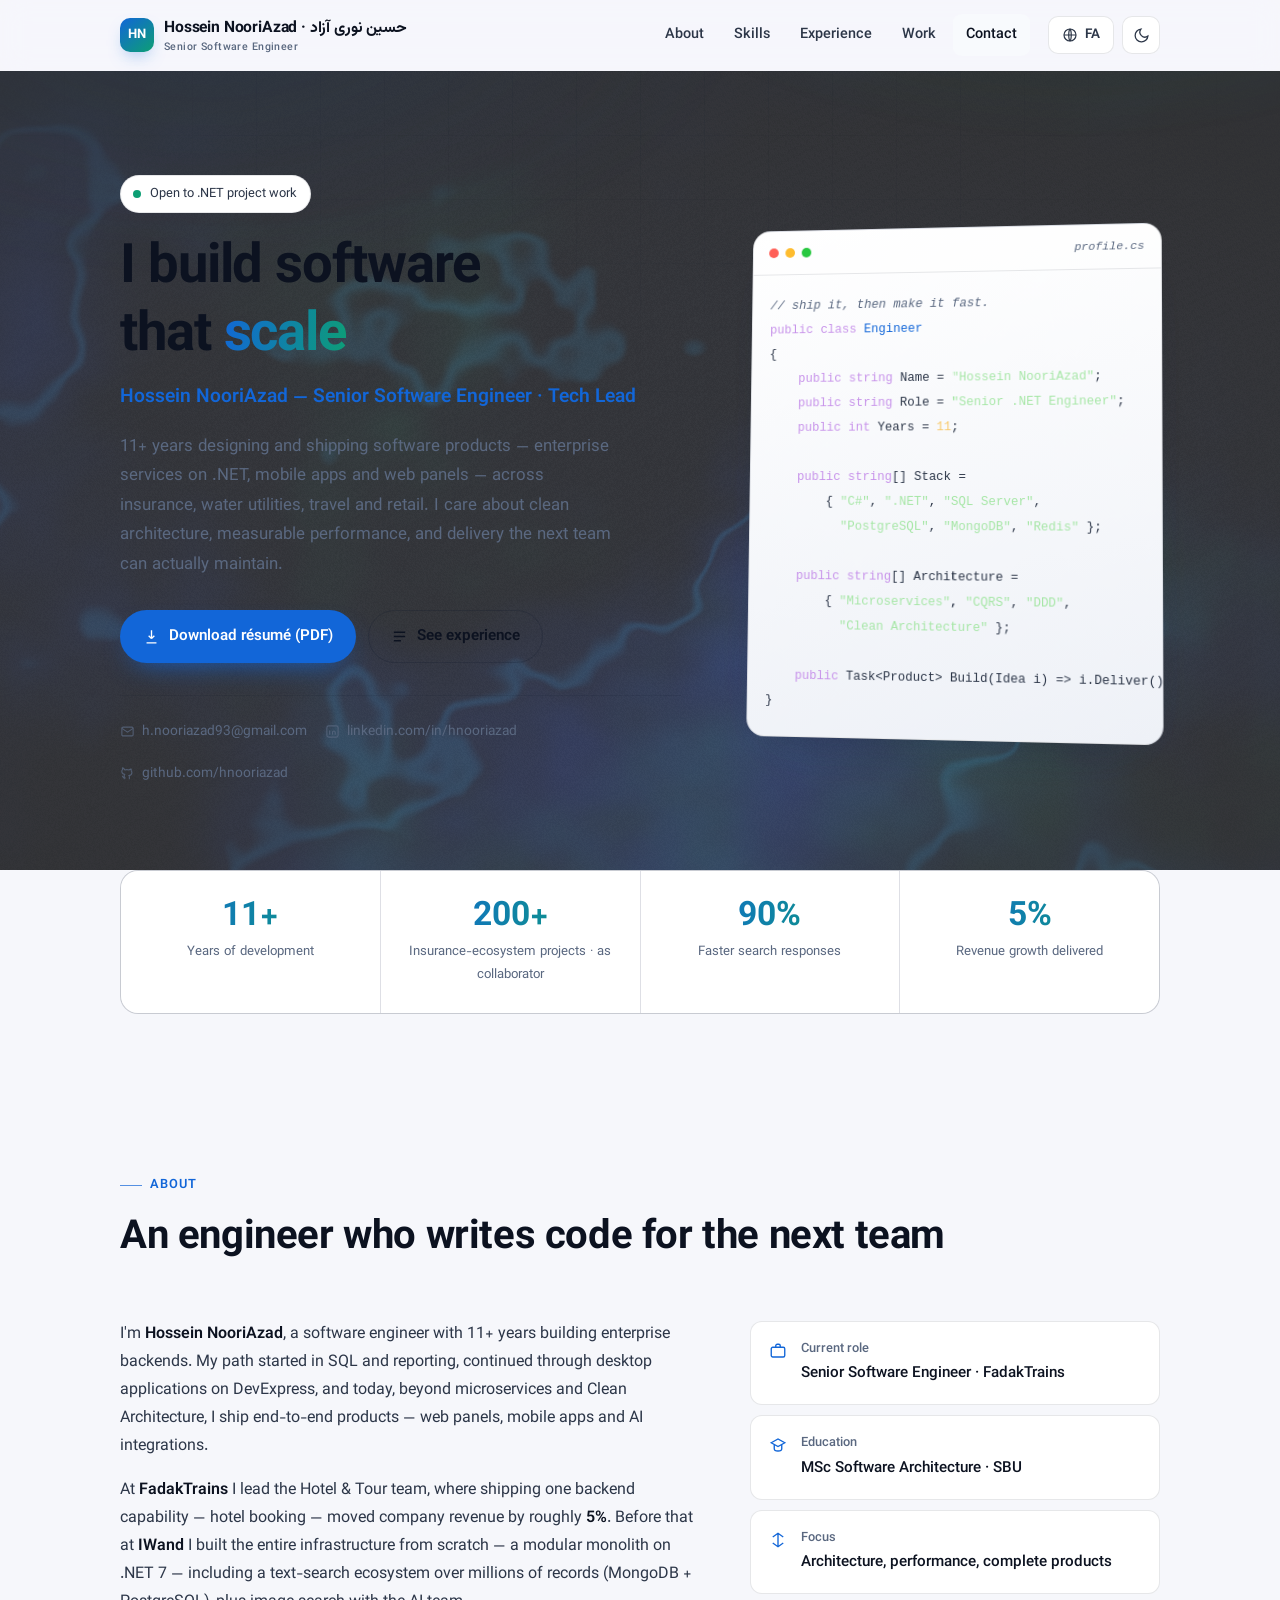
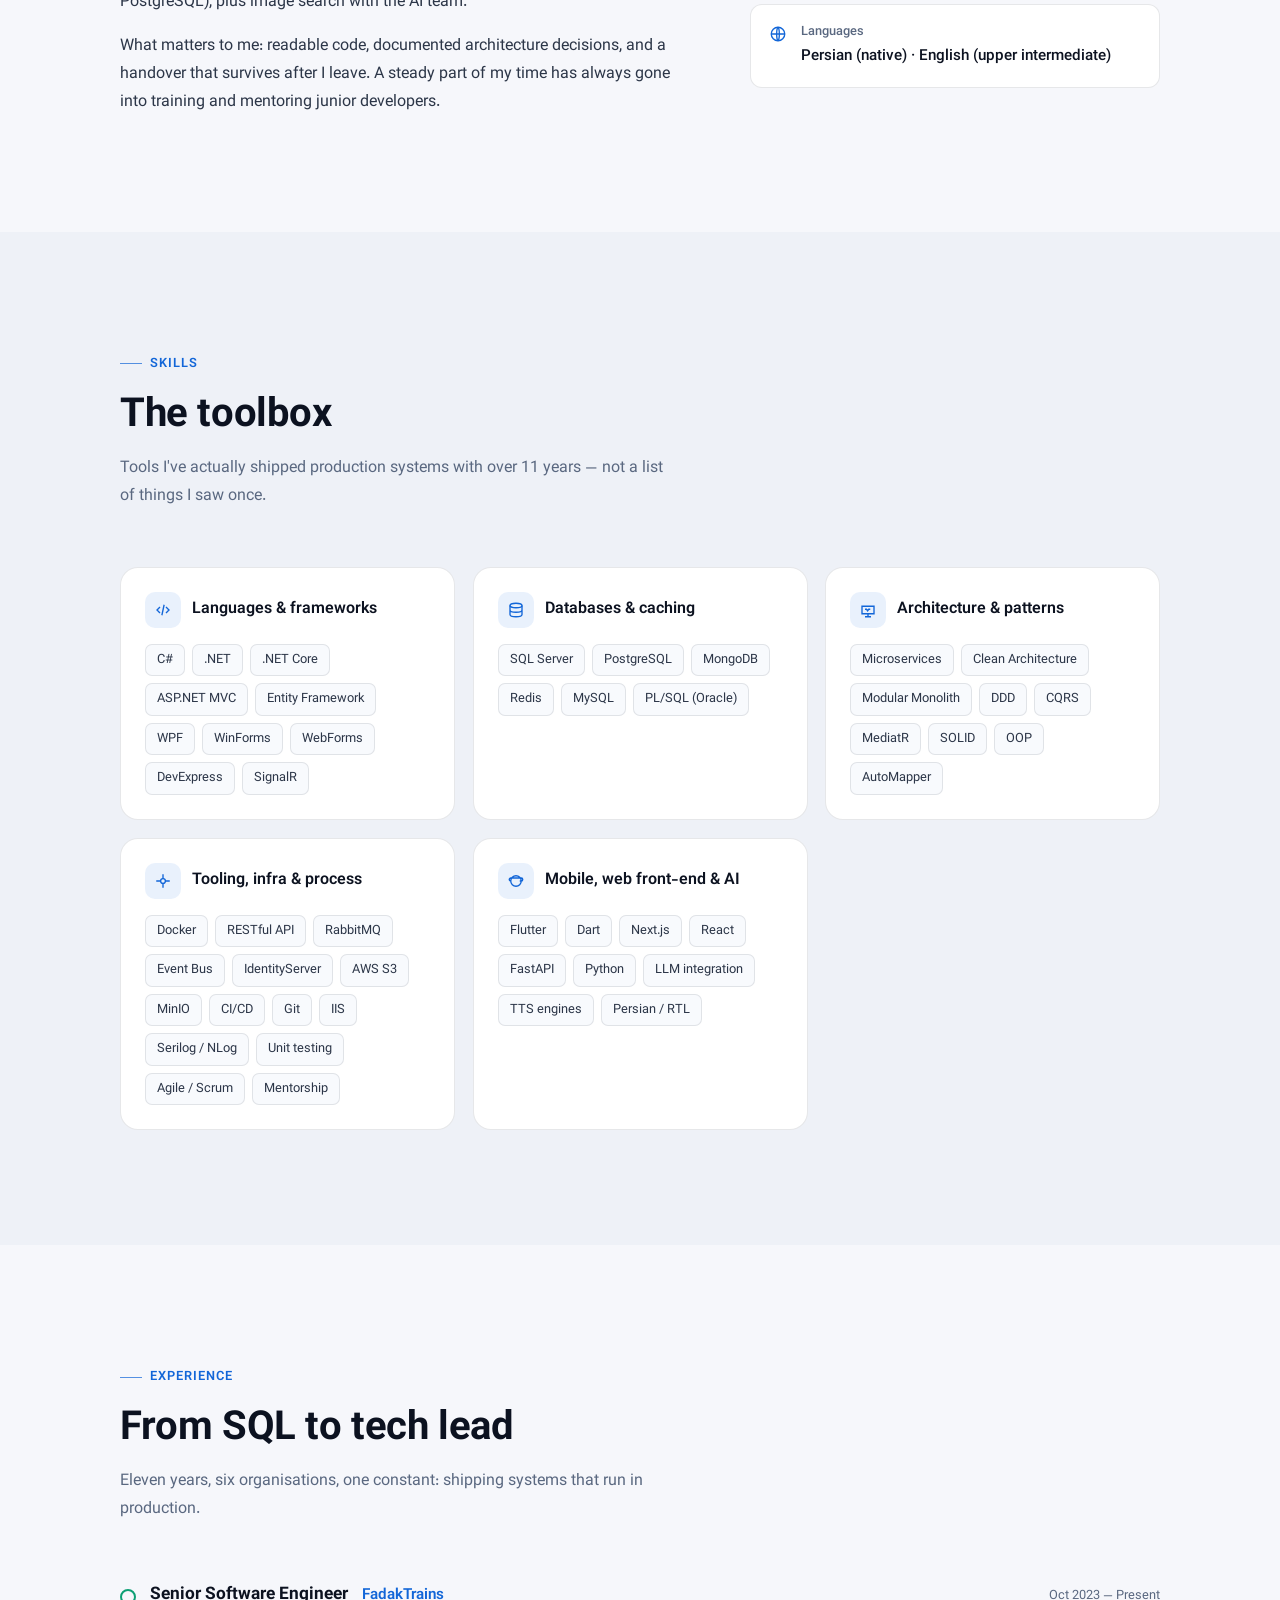
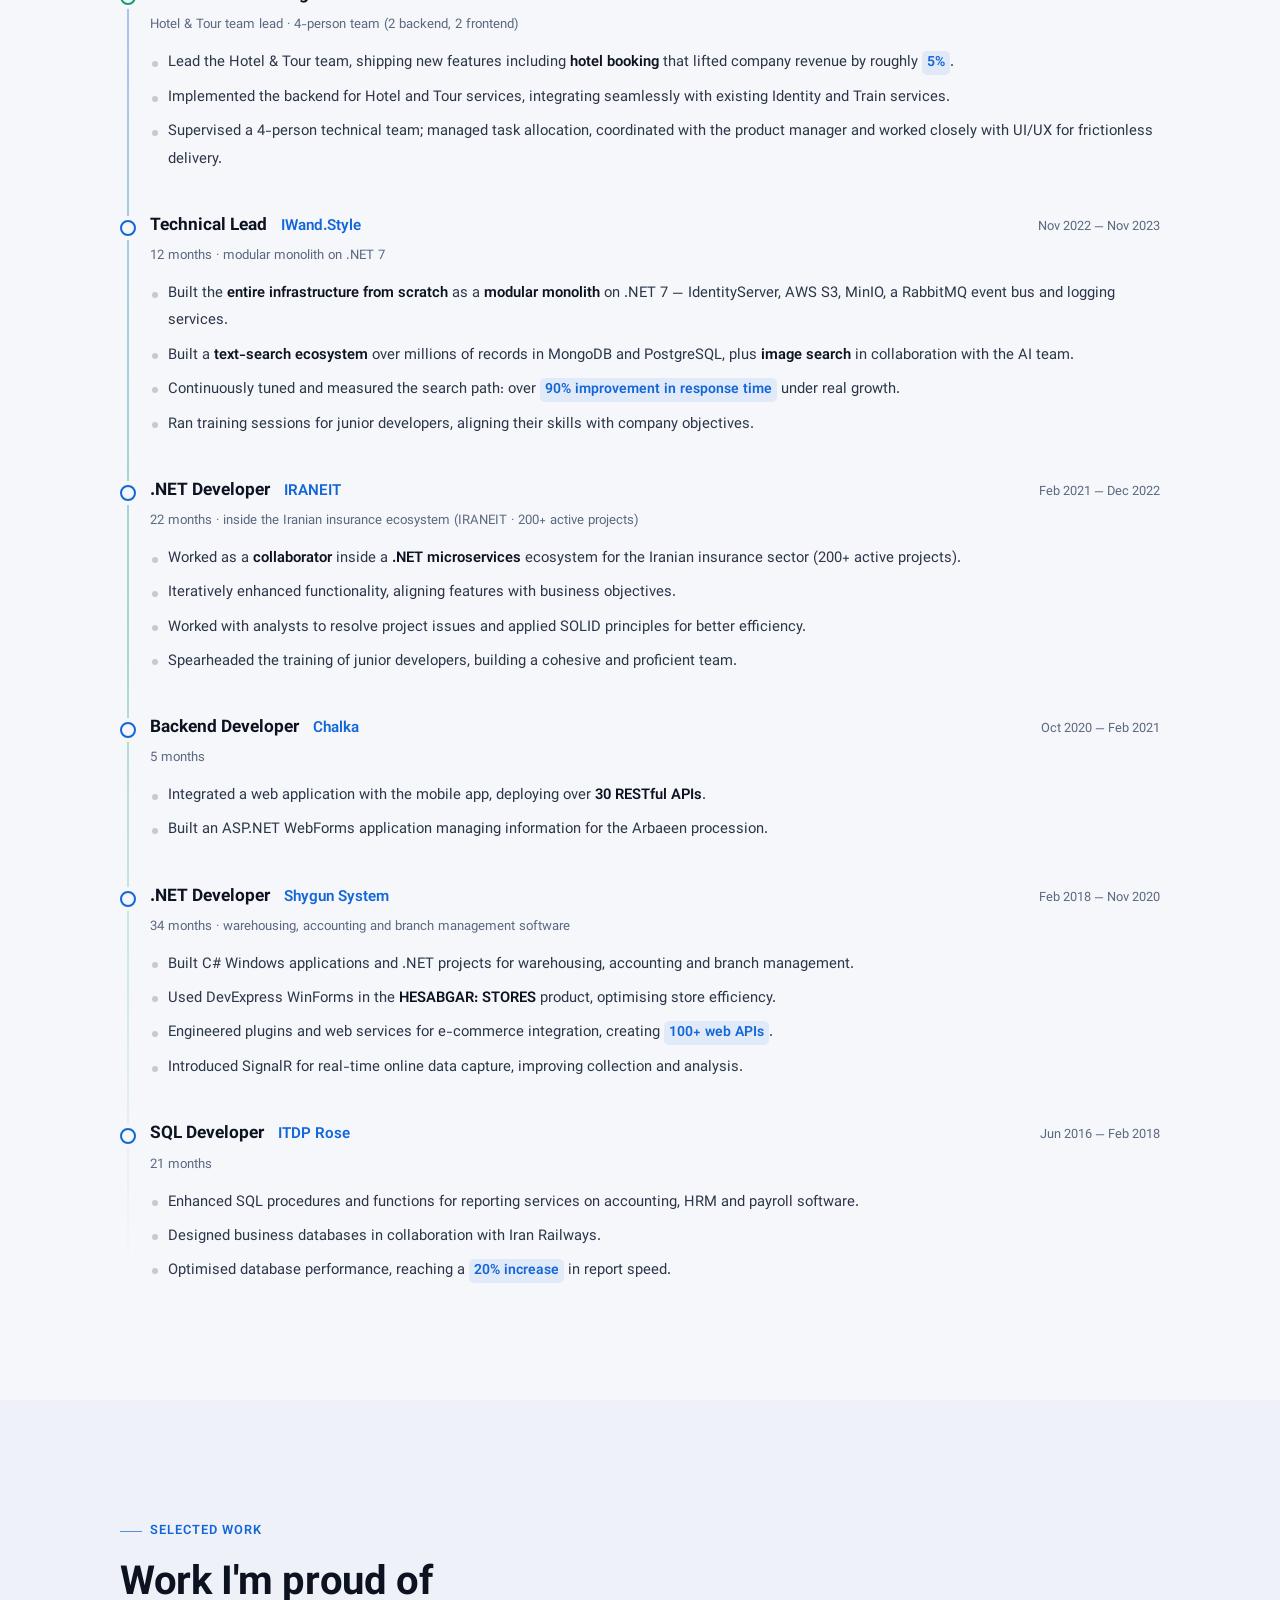
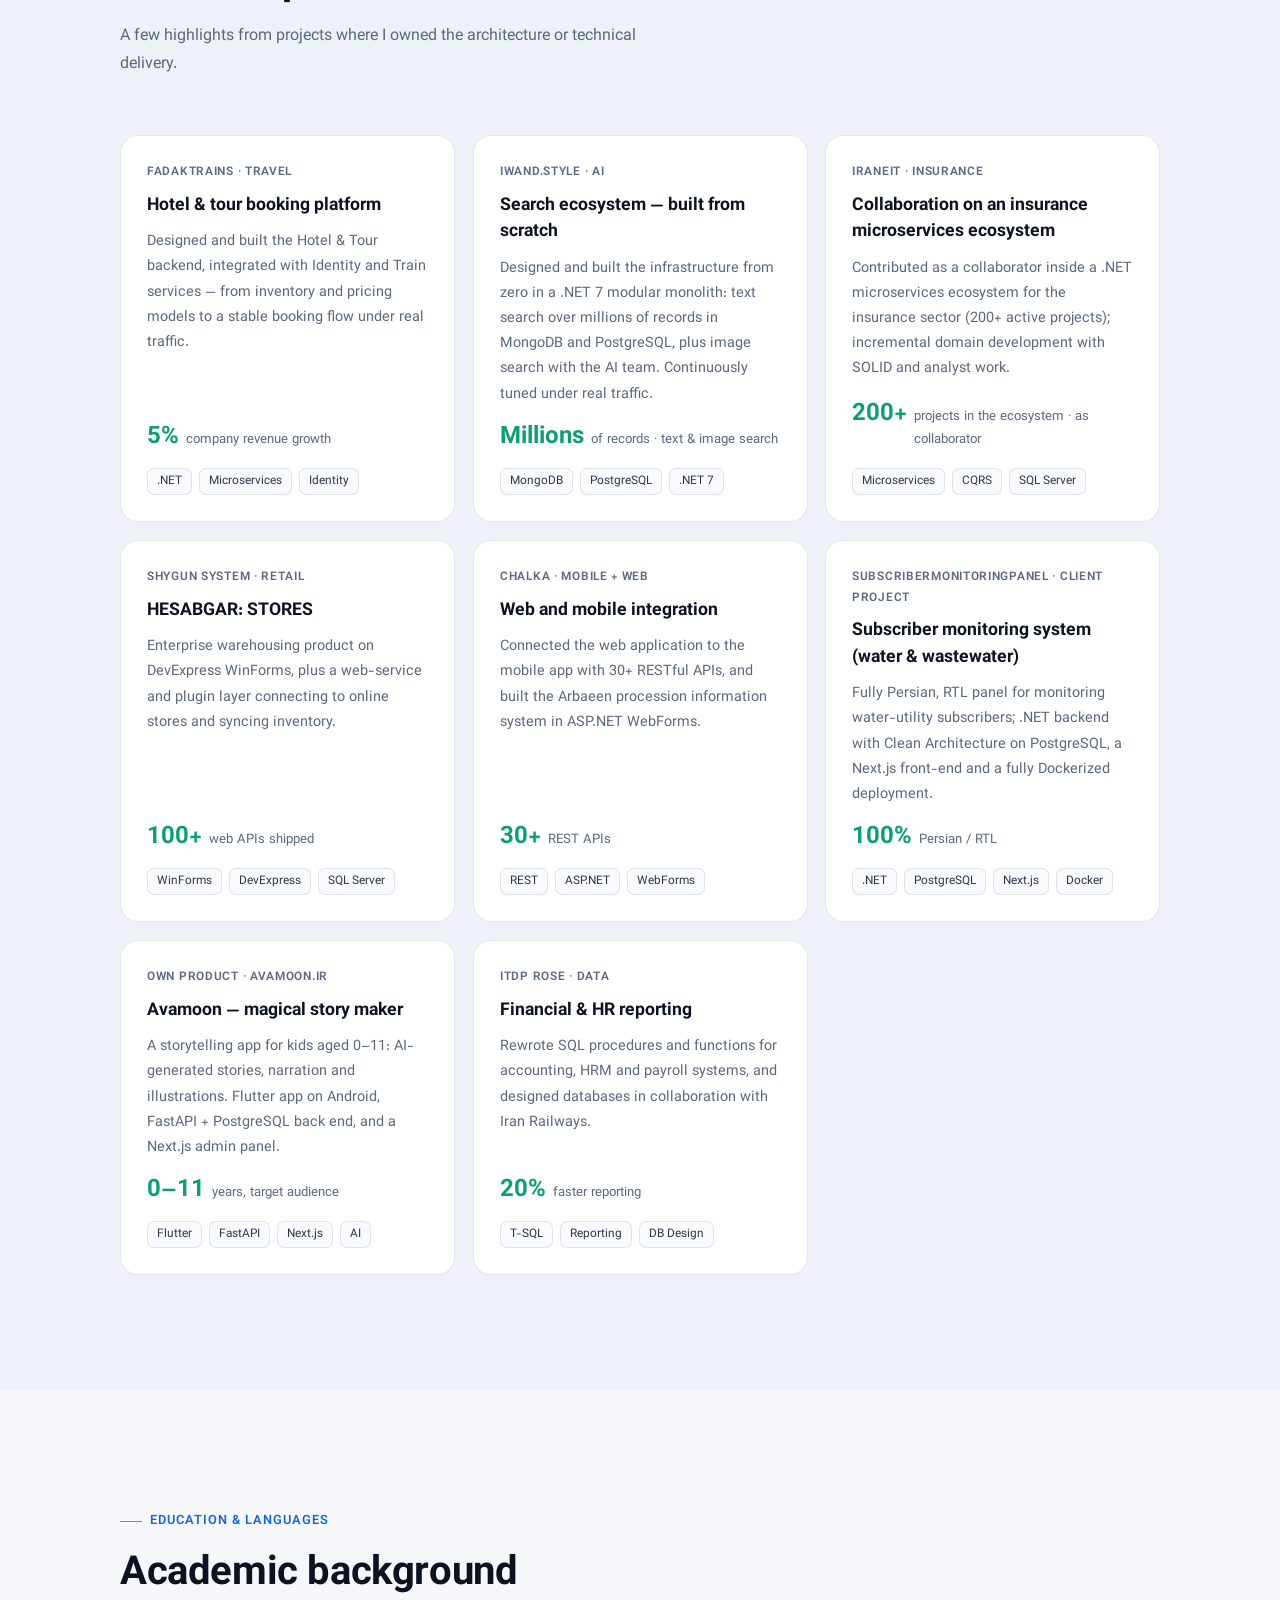
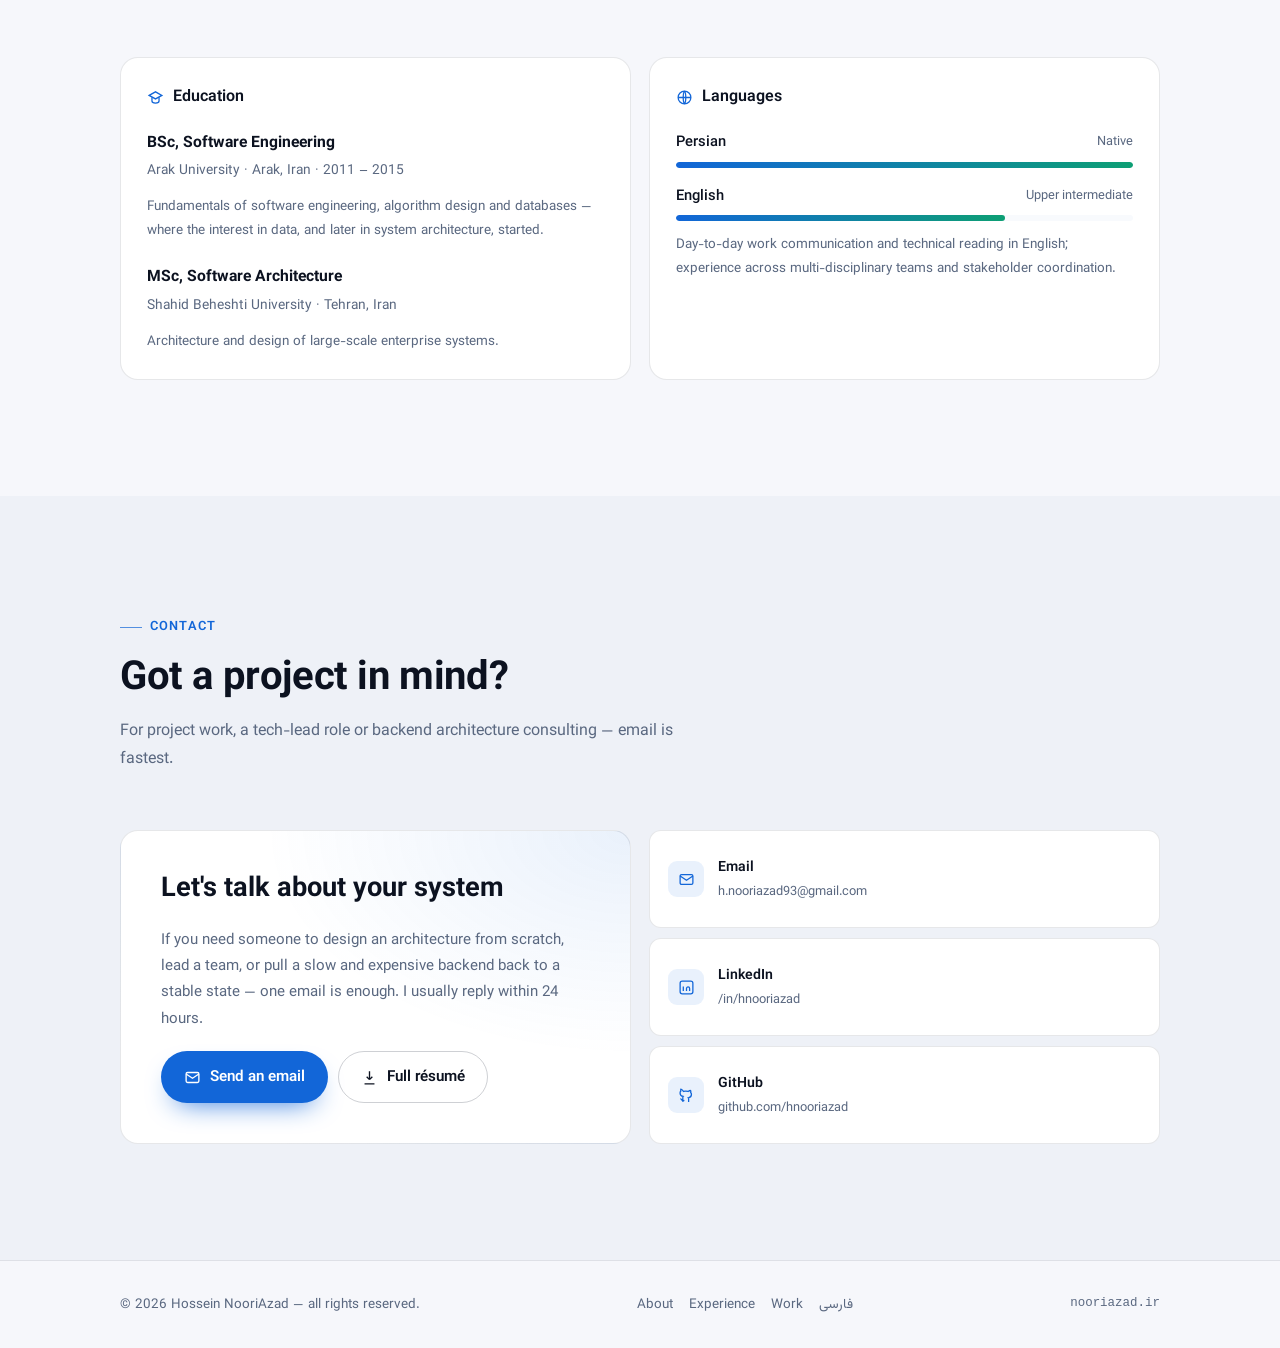
==== commit b645b6a9: "SEO: google-site-verification meta on both pages + gitignore token file" ====
--- a/en/index.html
+++ b/en/index.html
@@ -6,6 +6,7 @@
 <title>Hossein NooriAzad (حسین نوری آزاد) | Senior Software Engineer &amp; Tech Lead</title>
 <meta name="description" content="Portfolio of Hossein NooriAzad — senior software engineer and tech lead with 11+ years building scalable backends and microservices with C#/.NET, SQL Server, PostgreSQL, MongoDB and Redis.">
 <meta name="author" content="Hossein NooriAzad">
+<meta name="google-site-verification" content="HyUmUBlOf6pAmRCMXipKhyD1n1tbhVQm8JWbTNBA1mAIlXdK0">
 <meta name="keywords" content="Hossein NooriAzad, حسین نوری آزاد, نوری آزاد, senior software engineer Iran, .NET tech lead, personal website">
 <meta property="og:profile:first_name" content="Hossein">
 <meta property="og:profile:last_name" content="NooriAzad">
